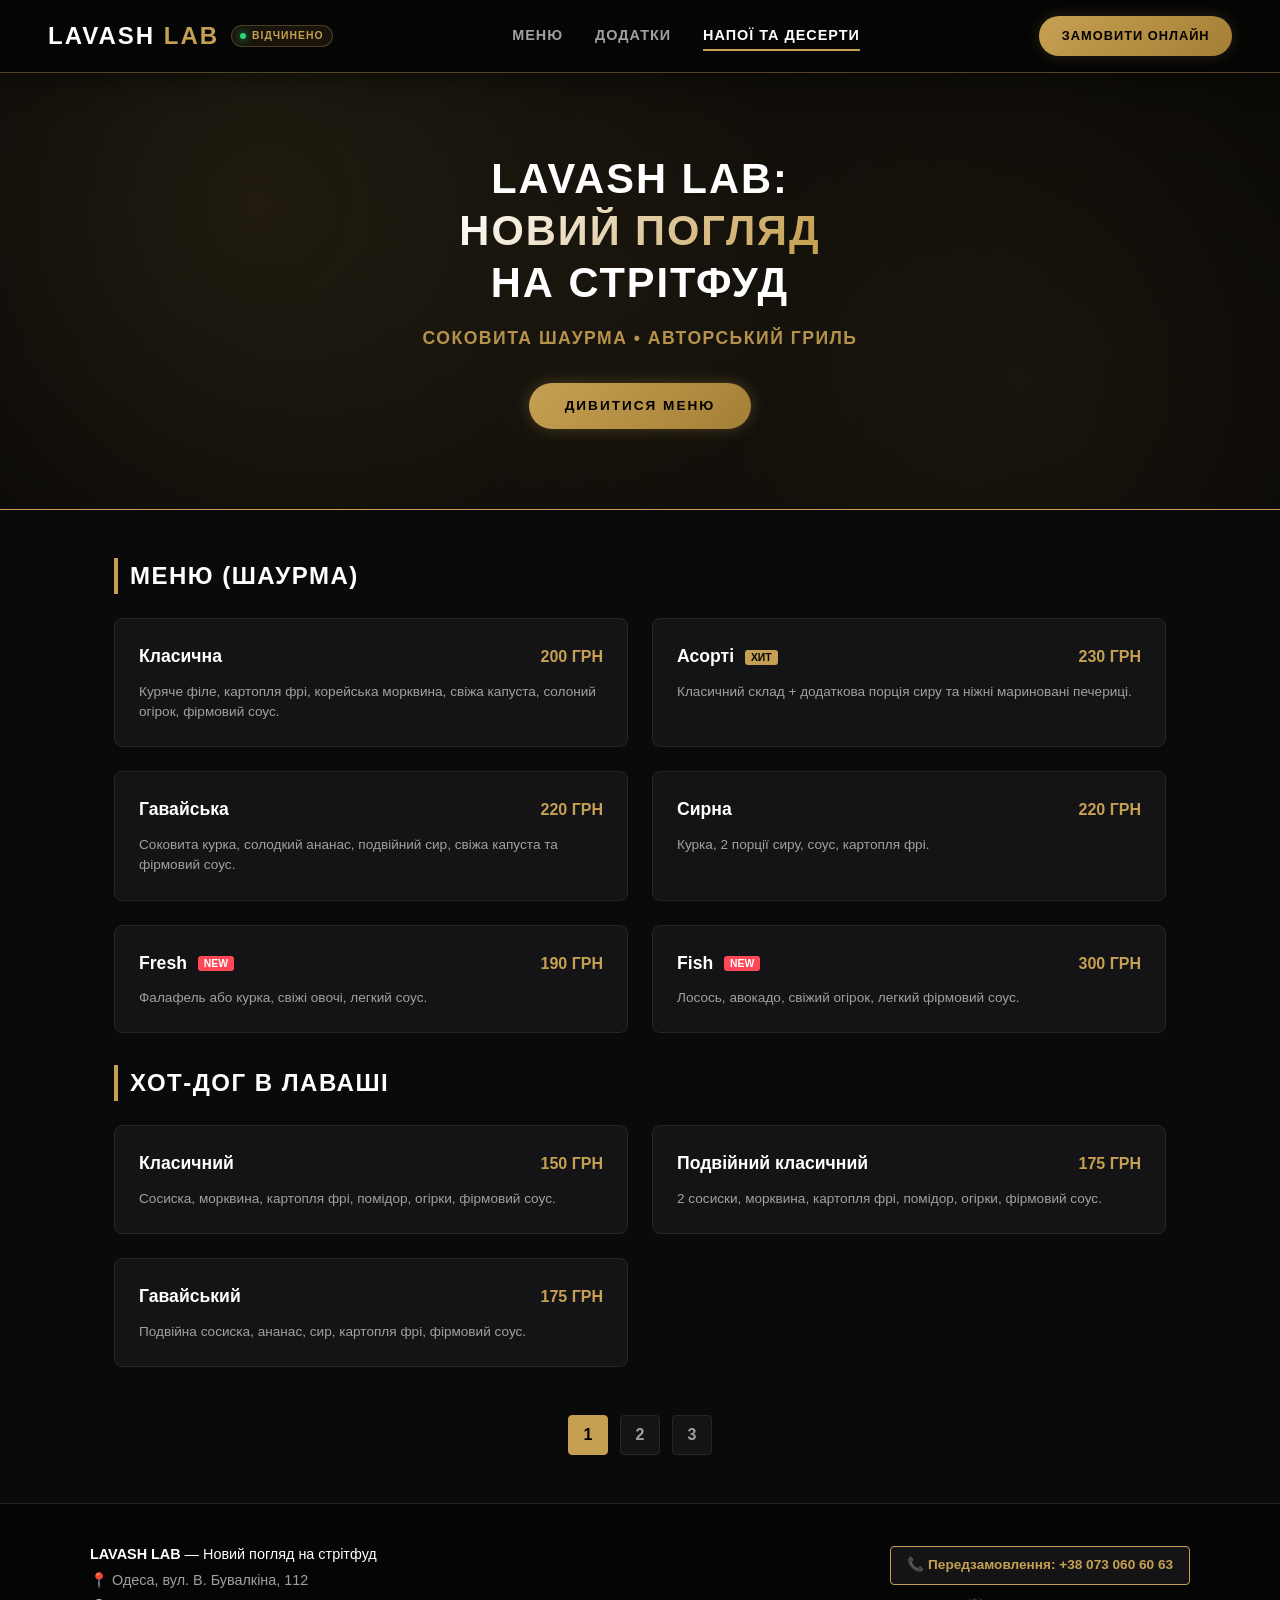
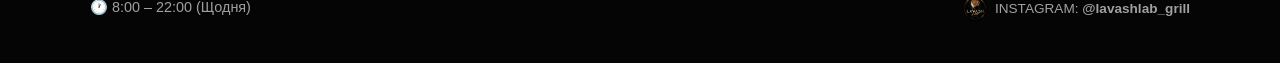
==== index.html @ d11a652c "Add files via upload" ====
<!DOCTYPE html>
<html lang="uk">
<head>
    <meta charset="UTF-8">
    <meta name="viewport" content="width=device-width, initial-scale=1.0">
    <title>LAVASH LAB | Основне Меню</title>
    <link rel="stylesheet" href="style.css">
</head>
<body>

<header>
        <div class="logo-container">
            <a href="index.html" class="logo">LAVASH <span>LAB</span></a>
            <div class="status-badge">
                <span class="status-dot"></span> ВІДЧИНЕНО
            </div>
        </div>
        <nav>
            <a href="index.html">МЕНЮ</a>
            <a href="addons.html">ДОДАТКИ</a>
            <a href="drinks.html" class="active">НАПОЇ ТА ДЕСЕРТИ</a>
        </nav>
        <a href="tel:+380730606063" class="btn-header-order">ЗАМОВИТИ ОНЛАЙН</a>
    </header>
<section class="hero">
        <div class="hero-content">
            <h1>LAVASH LAB:<br><span class="highlight-text">НОВИЙ ПОГЛЯД</span><br>НА СТРІТФУД</h1>
            <p class="hero-subtitle">Соковита шаурма • Авторський гриль</p>
            <a href="#shawarma" class="btn-hero">ДИВИТИСЯ МЕНЮ</a>
        </div>
    </section>

    <div class="container" id="shawarma">
        <h2 class="section-title">МЕНЮ (ШАУРМА)</h2>
        <div class="grid">
            <div class="spotlight-card">
                <div class="card-header"><span class="item-title">Класична</span><span class="item-price">200 ГРН</span></div>
                <p class="item-desc">Куряче філе, картопля фрі, корейська морквина, свіжа капуста, солоний огірок, фірмовий соус.</p>
            </div>
            <div class="spotlight-card">
                <div class="card-header"><span class="item-title">Асорті <span class="badge badge-hit">ХИТ</span></span><span class="item-price">230 ГРН</span></div>
                <p class="item-desc">Класичний склад + додаткова порція сиру та ніжні мариновані печериці.</p>
            </div>
            <div class="spotlight-card">
                <div class="card-header"><span class="item-title">Гавайська</span><span class="item-price">220 ГРН</span></div>
                <p class="item-desc">Соковита курка, солодкий ананас, подвійний сир, свіжа капуста та фірмовий соус.</p>
            </div>
            <div class="spotlight-card">
                <div class="card-header"><span class="item-title">Сирна</span><span class="item-price">220 ГРН</span></div>
                <p class="item-desc">Курка, 2 порції сиру, соус, картопля фрі.</p>
            </div>
            <div class="spotlight-card">
                <div class="card-header"><span class="item-title">Fresh <span class="badge badge-new">new</span></span><span class="item-price">190 ГРН</span></div>
                <p class="item-desc">Фалафель або курка, свіжі овочі, легкий соус.</p>
            </div>
            <div class="spotlight-card">
                <div class="card-header"><span class="item-title">Fish <span class="badge badge-new">new</span></span><span class="item-price">300 ГРН</span></div>
                <p class="item-desc">Лосось, авокадо, свіжий огірок, легкий фірмовий соус.</p>
            </div>
        </div>

        <h2 class="section-title">ХОТ-ДОГ В ЛАВАШІ</h2>
        <div class="grid">
            <div class="spotlight-card">
                <div class="card-header"><span class="item-title">Класичний</span><span class="item-price">150 ГРН</span></div>
                <p class="item-desc">Сосиска, морквина, картопля фрі, помідор, огірки, фірмовий соус.</p>
            </div>
            <div class="spotlight-card">
                <div class="card-header"><span class="item-title">Подвійний класичний</span><span class="item-price">175 ГРН</span></div>
                <p class="item-desc">2 сосиски, морквина, картопля фрі, помідор, огірки, фірмовий соус.</p>
            </div>
            <div class="spotlight-card">
                <div class="card-header"><span class="item-title">Гавайський</span><span class="item-price">175 ГРН</span></div>
                <p class="item-desc">Подвійна сосиска, ананас, сир, картопля фрі, фірмовий соус.</p>
            </div>
        </div>

        <div class="pagination">
            <a href="index.html" class="active-page">1</a>
            <a href="addons.html">2</a>
            <a href="drinks.html">3</a>
        </div>
    </div>

    <footer>
        <div class="footer-container">
            <div class="footer-info">
                <p class="footer-brand"><strong>LAVASH LAB</strong> — Новий погляд на стрітфуд</p>
                <p class="footer-address">📍 Одеса, вул. В. Бувалкіна, 112</p>
                <p class="footer-hours">🕐 8:00 – 22:00 (Щодня)</p>
            </div>
            
            <div class="footer-contacts">
                <a href="tel:+380730606063" class="btn-order">📞 Передзамовлення: +38 073 060 60 63</a>
                
                <a href="https://www.instagram.com/lavashlab_grill" target="_blank" class="footer-social-link">
                    <img src="logo for instagram info.jpg" alt="Lavash Lab Instagram" class="insta-avatar">
                    <span>INSTAGRAM: <strong>@lavashlab_grill</strong></span>
                </a>
            </div>
        </div>
    </footer>

    <script>
        document.querySelectorAll('.spotlight-card').forEach(card => {
            card.addEventListener('mousemove', e => {
                const rect = card.getBoundingClientRect();
                card.style.setProperty('--mouse-x', `${e.clientX - rect.left}px`);
                card.style.setProperty('--mouse-y', `${e.clientY - rect.top}px`);
            });
        });

        function smoothScrollTo(targetSelector, duration = 1000) {
            const target = document.querySelector(targetSelector);
            if (!target) return;

            const headerOffset = 80;
            const targetPosition = target.getBoundingClientRect().top + window.pageYOffset - headerOffset;
            const startPosition = window.pageYOffset;
            const distance = targetPosition - startPosition;
            let startTime = null;

            function animation(currentTime) {
                if (startTime === null) startTime = currentTime;
                const timeElapsed = currentTime - startTime;
                const progress = Math.min(timeElapsed / duration, 1);
                
                const ease = progress < 0.5 
                    ? 2 * progress * progress 
                    : -1 + (4 - 2 * progress) * progress;

                window.scrollTo(0, startPosition + distance * ease);

                if (timeElapsed < duration) {
                    requestAnimationFrame(animation);
                }
            }

            requestAnimationFrame(animation);
        }

        document.querySelectorAll('a[href^="#"]').forEach(anchor => {
            anchor.addEventListener('click', function (e) {
                e.preventDefault();
                const targetId = this.getAttribute('href');
                if (targetId && targetId !== '#') {
                    smoothScrollTo(targetId, 1500);
                }
            });
        });


        // Плавный уход страницы при клике на внутренние ссылки
  document.querySelectorAll('nav a, .pagination a').forEach(link => {
    link.addEventListener('click', function(e) {
      const href = this.getAttribute('href');
      
      // Проверяем, что ссылка ведет на другую страницу, а не якорь (#)
      if (href && !href.startsWith('#') && href !== window.location.pathname) {
        e.preventDefault();
        document.body.style.transition = 'opacity 0.3s ease, transform 0.3s ease';
        document.body.style.opacity = '0';
        document.body.style.transform = 'translateY(-8px)';
        
        setTimeout(() => {
          window.location.href = href;
        }, 300);
      }
    });
  });
    </script>
</body>
</html>
---- style.css ----
:root {
  --bg-dark: #0a0a0b;
  --card-bg: #141416;
  --accent-gold: #c6a052;
  --accent-gold-hover: #e0b868;
  --text-main: #ffffff;
  --text-muted: #a0a0a0;
  --border-color: #26262a;
}

* {
  box-sizing: border-box;
  margin: 0;
  padding: 0;
}

body {
  background-color: var(--bg-dark);
  color: var(--text-main);
  font-family: -apple-system, BlinkMacSystemFont, "Segoe UI", Roboto, Helvetica, Arial, sans-serif;
  line-height: 1.5;
  min-height: 100vh;
  display: flex;
  flex-direction: column;
}

/* --- ЭФФЕКТ ПЛАВНОГО ПОЯВЛЕНИЯ СТРАНИЦЫ --- */
body {
  animation: fadeInPage 1.2s ease-in-out forwards;
}

@keyframes fadeInPage {
  from {
    opacity: 0;
    transform: translateY(8px); /* Легкий сдвиг снизу вверх */
  }
  to {
    opacity: 1;
    transform: translateY(0);
  }
}

a {
  color: inherit;
  text-decoration: none;
}

/* ИНТЕРЕСНАЯ ШАПКА С ЭФФЕКТОМ СТЕКЛА (GLASSMORPHISM) */
header {
  background: rgba(5, 5, 5, 0.75);
  backdrop-filter: blur(12px);
  -webkit-backdrop-filter: blur(12px);
  border-bottom: 1px solid rgba(198, 160, 82, 0.4);
  padding: 1rem 3rem;
  display: flex;
  justify-content: space-between;
  align-items: center;
  position: sticky;
  top: 0;
  z-index: 1000;
  box-shadow: 0 4px 30px rgba(0, 0, 0, 0.5);
}

.logo-container {
  display: flex;
  align-items: center;
  gap: 12px;
}

.logo {
  font-size: 1.5rem;
  font-weight: 900;
  letter-spacing: 2px;
}

.logo span {
  color: var(--accent-gold);
}

/* Индикатор статуса работы "OPEN" */
.status-badge {
  display: inline-flex;
  align-items: center;
  gap: 6px;
  background: rgba(198, 160, 82, 0.1);
  border: 1px solid rgba(198, 160, 82, 0.3);
  padding: 2px 8px;
  border-radius: 12px;
  font-size: 0.65rem;
  font-weight: 800;
  color: var(--accent-gold);
  letter-spacing: 1px;
}

.status-dot {
  width: 6px;
  height: 6px;
  background-color: #2ed573;
  border-radius: 50%;
  box-shadow: 0 0 8px #2ed573;
  animation: pulse 2s infinite;
}

@keyframes pulse {
  0% { transform: scale(0.95); box-shadow: 0 0 0 0 rgba(46, 213, 115, 0.7); }
  70% { transform: scale(1); box-shadow: 0 0 0 6px rgba(46, 213, 115, 0); }
  100% { transform: scale(0.95); box-shadow: 0 0 0 0 rgba(46, 213, 115, 0); }
}

nav {
  display: flex;
  gap: 2rem;
}

nav a {
  position: relative;
  font-size: 0.9rem;
  font-weight: 700;
  color: var(--text-muted);
  letter-spacing: 1px;
  padding: 4px 0;
  transition: color 0.3s ease;
}

/* Анимированная золотая линия под ссылками */
nav a::after {
  content: '';
  position: absolute;
  bottom: 0;
  left: 0;
  width: 0;
  height: 2px;
  background-color: var(--accent-gold);
  transition: width 0.3s ease;
}

nav a:hover,
nav a.active {
  color: var(--text-main);
}

nav a:hover::after,
nav a.active::after {
  width: 100%;
}

.btn-header-order {
  background: linear-gradient(135deg, #c6a052 0%, #a37f36 100%);
  color: #000;
  font-weight: 800;
  font-size: 0.8rem;
  letter-spacing: 1px;
  text-transform: uppercase;
  padding: 0.65rem 1.4rem;
  border-radius: 20px;
  box-shadow: 0 0 15px rgba(198, 160, 82, 0.2);
  transition: all 0.3s ease;
}

.btn-header-order:hover {
  transform: translateY(-2px);
  box-shadow: 0 4px 20px rgba(198, 160, 82, 0.4);
}

/* --- ОБНОВЛЕННАЯ HERO СЕКЦИЯ С АНИМАЦИЕЙ --- */
.hero {
  position: relative;
  background: #050505;
  /* Мягкие анимированные фоновые пятна света */
  background-image: 
    radial-gradient(circle at 20% 30%, rgba(198, 160, 82, 0.12) 0%, transparent 50%),
    radial-gradient(circle at 80% 70%, rgba(198, 160, 82, 0.08) 0%, transparent 50%);
  border-bottom: 1px solid var(--accent-gold);
  padding: 5rem 2rem;
  text-align: center;
  display: flex;
  justify-content: center;
  align-items: center;
  min-height: 380px;
  overflow: hidden;
}

/* Декоративное свечение на фоне */
.hero::before {
  content: '';
  position: absolute;
  top: -50%;
  left: -50%;
  width: 200%;
  height: 200%;
  background: radial-gradient(circle, rgba(198, 160, 82, 0.05) 0%, transparent 60%);
  animation: rotateBg 20s linear infinite;
  pointer-events: none; /* Это делает кнопку снова кликабельной */
}

@keyframes rotateBg {
  0% { transform: rotate(0deg); }
  100% { transform: rotate(360deg); }
}

.hero-content {
  max-width: 700px;
  position: relative;
  z-index: 2;
}

.hero h1 {
  font-size: 2.6rem;
  font-weight: 900;
  line-height: 1.25;
  margin-bottom: 1rem;
  letter-spacing: 2px;
  text-transform: uppercase;
  color: #ffffff;
}

/* Анимированный переливающийся золотой текст */
.highlight-text {
  background: linear-gradient(135deg, #ffffff 0%, #c6a052 50%, #e0b868 100%);
  background-size: 200% auto;
  -webkit-background-clip: text;
  -webkit-text-fill-color: transparent;
  animation: shineText 4s ease infinite;
}

@keyframes shineText {
  0% { background-position: 0% 50%; }
  50% { background-position: 100% 50%; }
  100% { background-position: 0% 50%; }
}

/* Подзаголовок (Соковита шаурма • Авторський гриль) */
.hero-subtitle {
  font-size: 1.1rem;
  font-weight: 600;
  color: var(--accent-gold);
  letter-spacing: 1.5px;
  margin-bottom: 2rem;
  opacity: 0.9;
  text-transform: uppercase;
}

/* Обновленная кнопка с эффектом пульсирующей тени */
.btn-hero {
  display: inline-block;
  color: #000;
  background: linear-gradient(135deg, #c6a052 0%, #a37f36 100%);
  font-weight: 800;
  font-size: 0.85rem;
  letter-spacing: 2px;
  text-transform: uppercase;
  padding: 0.8rem 2.2rem;
  border-radius: 30px;
  box-shadow: 0 0 15px rgba(198, 160, 82, 0.3);
  transition: all 0.3s ease;
  border: none;
}

.btn-hero:hover {
  transform: translateY(-3px);
  box-shadow: 0 6px 25px rgba(198, 160, 82, 0.6);
  color: #000;
}

/* Адаптивность для телефонов */
@media (max-width: 768px) {
  .hero h1 {
    font-size: 1.9rem;
  }
  .hero-subtitle {
    font-size: 0.9rem;
  }
}

/* ОСНОВНОЙ КОНТЕНТ */
.container {
  max-width: 1100px;
  margin: 0 auto;
  padding: 3rem 1.5rem;
  flex: 1;
}

.section-title {
  font-size: 1.5rem;
  font-weight: 800;
  letter-spacing: 1.5px;
  margin-bottom: 1.5rem;
  margin-top: 2rem;
  color: var(--text-main);
  border-left: 4px solid var(--accent-gold);
  padding-left: 0.75rem;
}

.section-title:first-of-type {
  margin-top: 0;
}

/* СЕТКА В ДВЕ КОЛОНКИ */
.grid {
  display: grid;
  grid-template-columns: repeat(2, 1fr);
  gap: 1.5rem;
}

.spotlight-card {
  background-color: var(--card-bg);
  border: 1px solid var(--border-color);
  border-radius: 8px;
  padding: 1.5rem;
  position: relative;
  overflow: hidden;
  transition: border-color 0.3s ease;
}

.spotlight-card::before {
  content: "";
  position: absolute;
  top: var(--mouse-y, -100px);
  left: var(--mouse-x, -100px);
  width: 200px;
  height: 200px;
  background: radial-gradient(circle, rgba(198, 160, 82, 0.15) 0%, transparent 70%);
  transform: translate(-50%, -50%);
  pointer-events: none;
  transition: opacity 0.3s ease;
  opacity: 0;
}

.spotlight-card:hover::before {
  opacity: 1;
}

.spotlight-card:hover {
  border-color: rgba(198, 160, 82, 0.4);
}

.card-header {
  display: flex;
  justify-content: space-between;
  align-items: baseline;
  margin-bottom: 0.75rem;
}

.item-title {
  font-size: 1.1rem;
  font-weight: 700;
}

.item-price {
  font-size: 1rem;
  font-weight: 800;
  color: var(--accent-gold);
}

.item-desc {
  font-size: 0.85rem;
  color: var(--text-muted);
}

/* БЕДЖИ */
.badge {
  font-size: 0.65rem;
  font-weight: 800;
  padding: 2px 6px;
  border-radius: 3px;
  text-transform: uppercase;
  margin-left: 6px;
  vertical-align: middle;
}

.badge-hit {
  background-color: var(--accent-gold);
  color: #000;
}

.badge-new {
  background-color: #ff4757;
  color: #fff;
}

/* ПАГИНАЦИЯ */
.pagination {
  display: flex;
  justify-content: center;
  gap: 0.75rem;
  margin-top: 3rem;
}

.pagination a {
  width: 40px;
  height: 40px;
  display: flex;
  align-items: center;
  justify-content: center;
  border-radius: 4px;
  background-color: var(--card-bg);
  border: 1px solid var(--border-color);
  font-weight: 700;
  color: var(--text-muted);
  transition: all 0.2s ease;
}

.pagination a:hover,
.pagination a.active-page {
  background-color: var(--accent-gold);
  color: #000;
  border-color: var(--accent-gold);
}

/* ФУТЕР */
footer {
  background-color: #050505;
  border-top: 1px solid var(--border-color);
  padding: 2.5rem 2rem;
  margin-top: auto;
}

.footer-container {
  max-width: 1100px;
  margin: 0 auto;
  display: flex;
  justify-content: space-between;
  align-items: center;
  flex-wrap: wrap;
  gap: 1.5rem;
}

.footer-info p {
  margin-bottom: 0.3rem;
  font-size: 0.9rem;
  color: var(--text-muted);
}

.footer-brand {
  color: var(--text-main) !important;
}

.footer-contacts {
  display: flex;
  flex-direction: column;
  gap: 0.75rem;
  align-items: flex-end;
}

.btn-order {
  background-color: var(--card-bg);
  border: 1px solid var(--accent-gold);
  color: var(--accent-gold);
  padding: 0.5rem 1rem;
  border-radius: 4px;
  font-weight: 700;
  font-size: 0.85rem;
  transition: all 0.2s ease;
}

.btn-order:hover {
  background-color: var(--accent-gold);
  color: #000;
}

.footer-social-link {
  display: flex;
  align-items: center;
  gap: 0.5rem;
  font-size: 0.85rem;
  color: var(--text-muted);
}

.insta-avatar {
  width: 24px;
  height: 24px;
  border-radius: 50%;
  object-fit: cover;
}

/* АДАПТИВНОСТЬ ДЛЯ МОБИЛЬНЫХ */
@media (max-width: 768px) {
  header {
    flex-direction: column;
    gap: 1rem;
    padding: 1rem;
  }
  
  .grid {
    grid-template-columns: 1fr; /* На телефонах переключается в 1 колонку */
  }
  
  .footer-container {
    flex-direction: column;
    align-items: flex-start;
  }
  
  .footer-contacts {
    align-items: flex-start;
  }
}
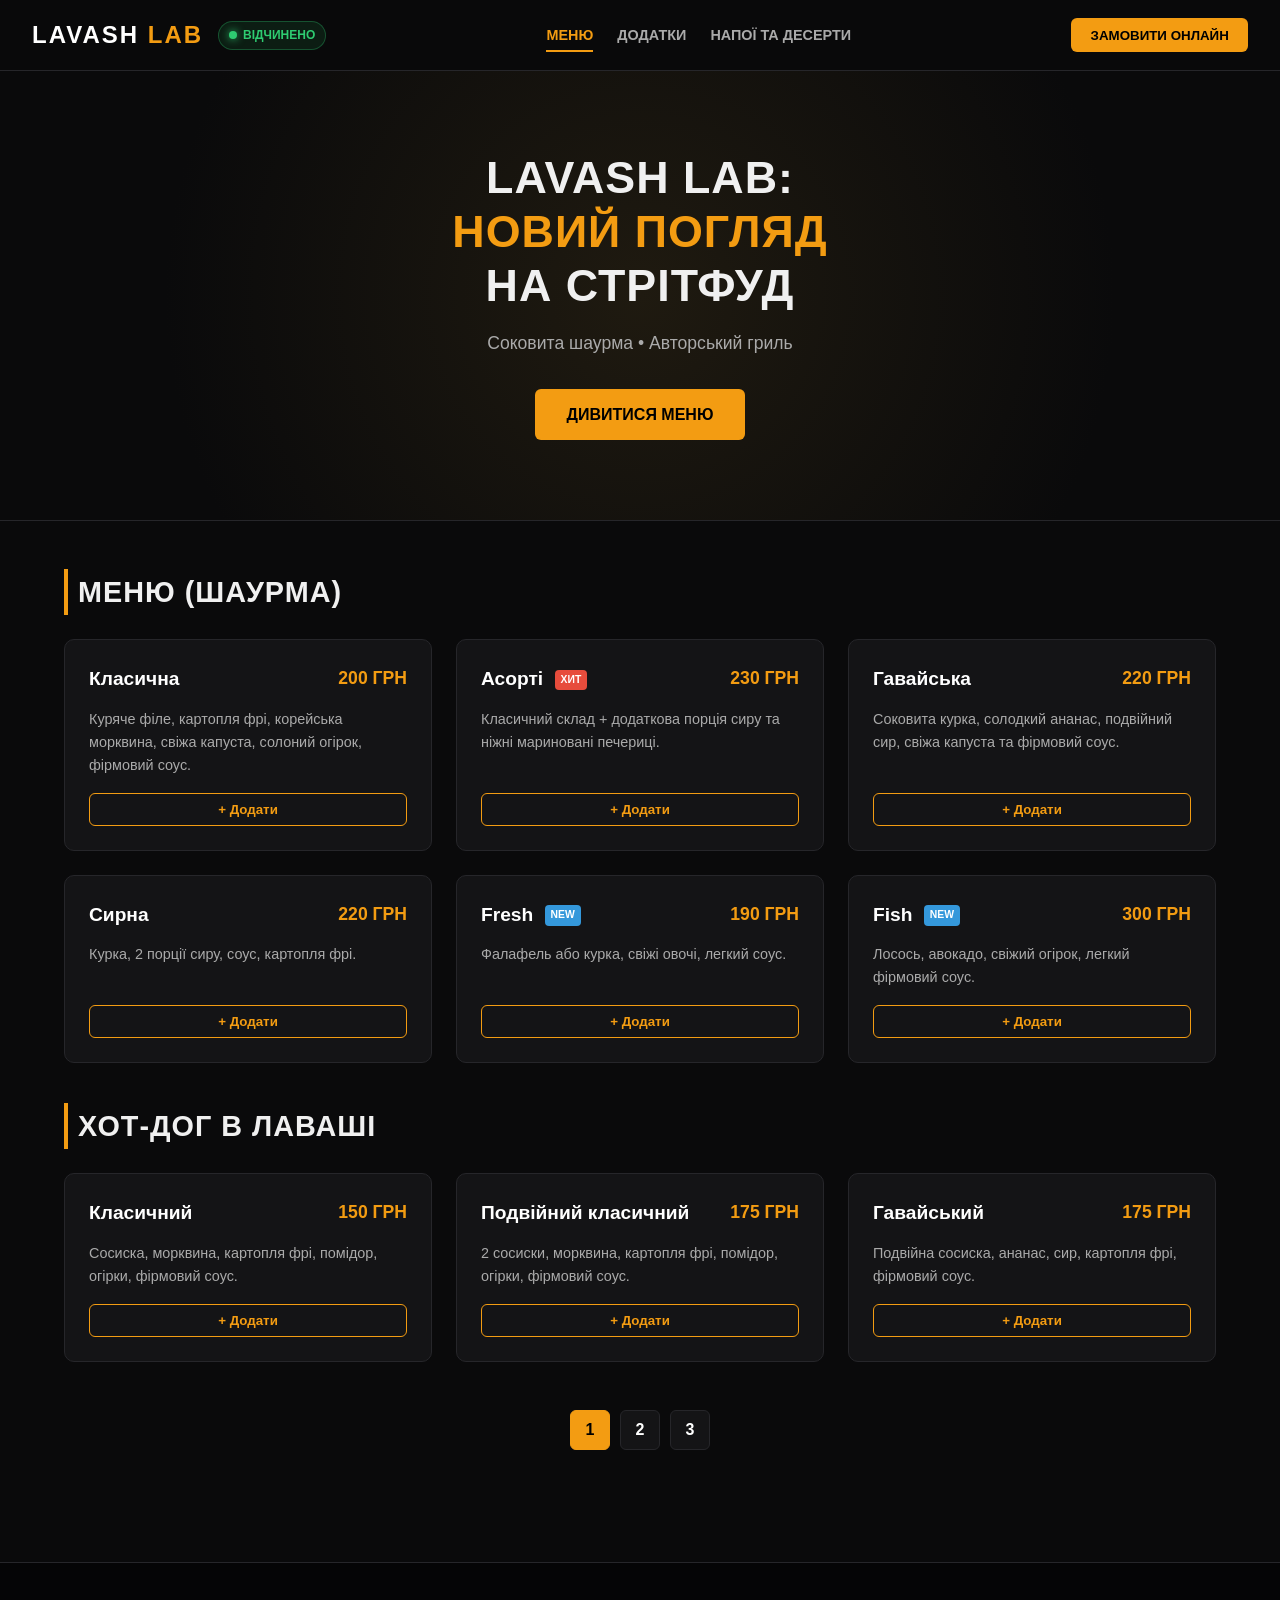
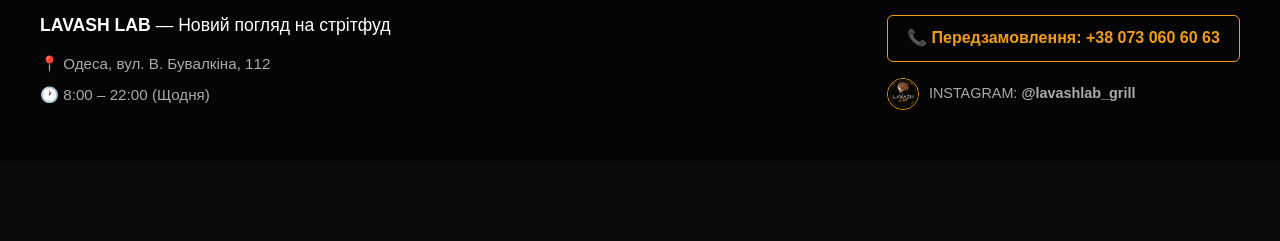
==== commit d4f0474d: "Add files via upload" ====
--- a/index.html
+++ b/index.html
@@ -9,165 +9,154 @@
 <body>
 
 <header>
-        <div class="logo-container">
-            <a href="index.html" class="logo">LAVASH <span>LAB</span></a>
-            <div class="status-badge">
-                <span class="status-dot"></span> ВІДЧИНЕНО
-            </div>
+    <div class="logo-container">
+        <a href="index.html" class="logo">LAVASH <span>LAB</span></a>
+        <div class="status-badge">
+            <span class="status-dot"></span> ВІДЧИНЕНО
         </div>
-        <nav>
-            <a href="index.html">МЕНЮ</a>
-            <a href="addons.html">ДОДАТКИ</a>
-            <a href="drinks.html" class="active">НАПОЇ ТА ДЕСЕРТИ</a>
-        </nav>
-        <a href="tel:+380730606063" class="btn-header-order">ЗАМОВИТИ ОНЛАЙН</a>
-    </header>
+    </div>
+    <nav>
+        <a href="index.html" class="active">МЕНЮ</a>
+        <a href="addons.html">ДОДАТКИ</a>
+        <a href="drinks.html">НАПОЇ ТА ДЕСЕРТИ</a>
+    </nav>
+    <button class="btn-header-order">ЗАМОВИТИ ОНЛАЙН</button>
+</header>
+
 <section class="hero">
-        <div class="hero-content">
-            <h1>LAVASH LAB:<br><span class="highlight-text">НОВИЙ ПОГЛЯД</span><br>НА СТРІТФУД</h1>
-            <p class="hero-subtitle">Соковита шаурма • Авторський гриль</p>
-            <a href="#shawarma" class="btn-hero">ДИВИТИСЯ МЕНЮ</a>
+    <div class="hero-content">
+        <h1>LAVASH LAB:<br><span class="highlight-text">НОВИЙ ПОГЛЯД</span><br>НА СТРІТФУД</h1>
+        <p class="hero-subtitle">Соковита шаурма • Авторський гриль</p>
+        <a href="#shawarma" class="btn-hero">ДИВИТИСЯ МЕНЮ</a>
+    </div>
+</section>
+
+<div class="container" id="shawarma">
+    <h2 class="section-title">МЕНЮ (ШАУРМА)</h2>
+    <div class="grid">
+        <div class="spotlight-card">
+            <div class="card-header"><span class="item-title">Класична</span><span class="item-price">200 ГРН</span></div>
+            <p class="item-desc">Куряче філе, картопля фрі, корейська морквина, свіжа капуста, солоний огірок, фірмовий соус.</p>
+            <button class="btn-add-to-cart" data-name="Шаурма Класична" data-price="200">+ Додати</button>
         </div>
-    </section>
-
-    <div class="container" id="shawarma">
-        <h2 class="section-title">МЕНЮ (ШАУРМА)</h2>
-        <div class="grid">
-            <div class="spotlight-card">
-                <div class="card-header"><span class="item-title">Класична</span><span class="item-price">200 ГРН</span></div>
-                <p class="item-desc">Куряче філе, картопля фрі, корейська морквина, свіжа капуста, солоний огірок, фірмовий соус.</p>
-            </div>
-            <div class="spotlight-card">
-                <div class="card-header"><span class="item-title">Асорті <span class="badge badge-hit">ХИТ</span></span><span class="item-price">230 ГРН</span></div>
-                <p class="item-desc">Класичний склад + додаткова порція сиру та ніжні мариновані печериці.</p>
-            </div>
-            <div class="spotlight-card">
-                <div class="card-header"><span class="item-title">Гавайська</span><span class="item-price">220 ГРН</span></div>
-                <p class="item-desc">Соковита курка, солодкий ананас, подвійний сир, свіжа капуста та фірмовий соус.</p>
-            </div>
-            <div class="spotlight-card">
-                <div class="card-header"><span class="item-title">Сирна</span><span class="item-price">220 ГРН</span></div>
-                <p class="item-desc">Курка, 2 порції сиру, соус, картопля фрі.</p>
-            </div>
-            <div class="spotlight-card">
-                <div class="card-header"><span class="item-title">Fresh <span class="badge badge-new">new</span></span><span class="item-price">190 ГРН</span></div>
-                <p class="item-desc">Фалафель або курка, свіжі овочі, легкий соус.</p>
-            </div>
-            <div class="spotlight-card">
-                <div class="card-header"><span class="item-title">Fish <span class="badge badge-new">new</span></span><span class="item-price">300 ГРН</span></div>
-                <p class="item-desc">Лосось, авокадо, свіжий огірок, легкий фірмовий соус.</p>
-            </div>
+        <div class="spotlight-card">
+            <div class="card-header"><span class="item-title">Асорті <span class="badge badge-hit">ХИТ</span></span><span class="item-price">230 ГРН</span></div>
+            <p class="item-desc">Класичний склад + додаткова порція сиру та ніжні мариновані печериці.</p>
+            <button class="btn-add-to-cart" data-name="Шаурма Асорті" data-price="230">+ Додати</button>
         </div>
-
-        <h2 class="section-title">ХОТ-ДОГ В ЛАВАШІ</h2>
-        <div class="grid">
-            <div class="spotlight-card">
-                <div class="card-header"><span class="item-title">Класичний</span><span class="item-price">150 ГРН</span></div>
-                <p class="item-desc">Сосиска, морквина, картопля фрі, помідор, огірки, фірмовий соус.</p>
-            </div>
-            <div class="spotlight-card">
-                <div class="card-header"><span class="item-title">Подвійний класичний</span><span class="item-price">175 ГРН</span></div>
-                <p class="item-desc">2 сосиски, морквина, картопля фрі, помідор, огірки, фірмовий соус.</p>
-            </div>
-            <div class="spotlight-card">
-                <div class="card-header"><span class="item-title">Гавайський</span><span class="item-price">175 ГРН</span></div>
-                <p class="item-desc">Подвійна сосиска, ананас, сир, картопля фрі, фірмовий соус.</p>
-            </div>
+        <div class="spotlight-card">
+            <div class="card-header"><span class="item-title">Гавайська</span><span class="item-price">220 ГРН</span></div>
+            <p class="item-desc">Соковита курка, солодкий ананас, подвійний сир, свіжа капуста та фірмовий соус.</p>
+            <button class="btn-add-to-cart" data-name="Шаурма Гавайська" data-price="220">+ Додати</button>
         </div>
-
-        <div class="pagination">
-            <a href="index.html" class="active-page">1</a>
-            <a href="addons.html">2</a>
-            <a href="drinks.html">3</a>
+        <div class="spotlight-card">
+            <div class="card-header"><span class="item-title">Сирна</span><span class="item-price">220 ГРН</span></div>
+            <p class="item-desc">Курка, 2 порції сиру, соус, картопля фрі.</p>
+            <button class="btn-add-to-cart" data-name="Шаурма Сирна" data-price="220">+ Додати</button>
+        </div>
+        <div class="spotlight-card">
+            <div class="card-header"><span class="item-title">Fresh <span class="badge badge-new">new</span></span><span class="item-price">190 ГРН</span></div>
+            <p class="item-desc">Фалафель або курка, свіжі овочі, легкий соус.</p>
+            <button class="btn-add-to-cart" data-name="Шаурма Fresh" data-price="190">+ Додати</button>
+        </div>
+        <div class="spotlight-card">
+            <div class="card-header"><span class="item-title">Fish <span class="badge badge-new">new</span></span><span class="item-price">300 ГРН</span></div>
+            <p class="item-desc">Лосось, авокадо, свіжий огірок, легкий фірмовий соус.</p>
+            <button class="btn-add-to-cart" data-name="Шаурма Fish" data-price="300">+ Додати</button>
         </div>
     </div>
 
-    <footer>
-        <div class="footer-container">
-            <div class="footer-info">
-                <p class="footer-brand"><strong>LAVASH LAB</strong> — Новий погляд на стрітфуд</p>
-                <p class="footer-address">📍 Одеса, вул. В. Бувалкіна, 112</p>
-                <p class="footer-hours">🕐 8:00 – 22:00 (Щодня)</p>
-            </div>
+    <h2 class="section-title">ХОТ-ДОГ В ЛАВАШІ</h2>
+    <div class="grid">
+        <div class="spotlight-card">
+            <div class="card-header"><span class="item-title">Класичний</span><span class="item-price">150 ГРН</span></div>
+            <p class="item-desc">Сосиска, морквина, картопля фрі, помідор, огірки, фірмовий соус.</p>
+            <button class="btn-add-to-cart" data-name="Хот-дог Класичний" data-price="150">+ Додати</button>
+        </div>
+        <div class="spotlight-card">
+            <div class="card-header"><span class="item-title">Подвійний класичний</span><span class="item-price">175 ГРН</span></div>
+            <p class="item-desc">2 сосиски, морквина, картопля фрі, помідор, огірки, фірмовий соус.</p>
+            <button class="btn-add-to-cart" data-name="Хот-дог Подвійний" data-price="175">+ Додати</button>
+        </div>
+        <div class="spotlight-card">
+            <div class="card-header"><span class="item-title">Гавайський</span><span class="item-price">175 ГРН</span></div>
+            <p class="item-desc">Подвійна сосиска, ананас, сир, картопля фрі, фірмовий соус.</p>
+            <button class="btn-add-to-cart" data-name="Хот-дог Гавайський" data-price="175">+ Додати</button>
+        </div>
+    </div>
+
+    <div class="pagination">
+        <a href="index.html" class="active-page">1</a>
+        <a href="addons.html">2</a>
+        <a href="drinks.html">3</a>
+    </div>
+</div>
+
+<footer>
+    <div class="footer-container">
+        <div class="footer-info">
+            <p class="footer-brand"><strong>LAVASH LAB</strong> — Новий погляд на стрітфуд</p>
+            <p class="footer-address">📍 Одеса, вул. В. Бувалкіна, 112</p>
+            <p class="footer-hours">🕐 8:00 – 22:00 (Щодня)</p>
+        </div>
+        
+        <div class="footer-contacts">
+            <a href="tel:+380730606063" class="btn-order">📞 Передзамовлення: +38 073 060 60 63</a>
             
-            <div class="footer-contacts">
-                <a href="tel:+380730606063" class="btn-order">📞 Передзамовлення: +38 073 060 60 63</a>
-                
-                <a href="https://www.instagram.com/lavashlab_grill" target="_blank" class="footer-social-link">
-                    <img src="logo for instagram info.jpg" alt="Lavash Lab Instagram" class="insta-avatar">
-                    <span>INSTAGRAM: <strong>@lavashlab_grill</strong></span>
-                </a>
-            </div>
+            <a href="https://www.instagram.com/lavashlab_grill" target="_blank" class="footer-social-link">
+                <img src="logo for instagram info.jpg" alt="Lavash Lab Instagram" class="insta-avatar">
+                <span>INSTAGRAM: <strong>@lavashlab_grill</strong></span>
+            </a>
         </div>
-    </footer>
+    </div>
+</footer>
 
-    <script>
-        document.querySelectorAll('.spotlight-card').forEach(card => {
-            card.addEventListener('mousemove', e => {
-                const rect = card.getBoundingClientRect();
-                card.style.setProperty('--mouse-x', `${e.clientX - rect.left}px`);
-                card.style.setProperty('--mouse-y', `${e.clientY - rect.top}px`);
-            });
-        });
+<div id="bottom-cart-bar" class="bottom-cart-bar">
+  <div class="cart-bar-content">
+    <div class="cart-icon-wrapper" onclick="openModal()">
+      <div class="cart-icon-container">
+        <svg class="cart-svg" viewBox="0 0 24 24" fill="none" stroke="currentColor" stroke-width="2" stroke-linecap="round" stroke-linejoin="round">
+          <circle cx="9" cy="21" r="1"></circle>
+          <circle cx="20" cy="21" r="1"></circle>
+          <path d="M1 1h4l2.68 13.39a2 2 0 0 0 2 1.61h9.72a2 2 0 0 0 2-1.61L23 6H6"></path>
+        </svg>
+        <span id="cart-badge" class="cart-badge">0</span>
+      </div>
+      <span class="cart-label">Кошик</span>
+    </div>
 
-        function smoothScrollTo(targetSelector, duration = 1000) {
-            const target = document.querySelector(targetSelector);
-            if (!target) return;
+    <button class="btn-cart-next" onclick="openModal()">Далі</button>
+  </div>
+</div>
 
-            const headerOffset = 80;
-            const targetPosition = target.getBoundingClientRect().top + window.pageYOffset - headerOffset;
-            const startPosition = window.pageYOffset;
-            const distance = targetPosition - startPosition;
-            let startTime = null;
+<div id="order-modal" class="modal-overlay">
+  <div class="modal-content">
+    <button class="modal-close">&times;</button>
+    <h3>ОФОРМЛЕННЯ ЗАМОВЛЕННЯ</h3>
+    
+<form id="order-form">
+  <div class="form-group">
+    <label for="client-name">Ваше ім'я *</label>
+    <input type="text" id="client-name" required placeholder="Олексій">
+  </div>
 
-            function animation(currentTime) {
-                if (startTime === null) startTime = currentTime;
-                const timeElapsed = currentTime - startTime;
-                const progress = Math.min(timeElapsed / duration, 1);
-                
-                const ease = progress < 0.5 
-                    ? 2 * progress * progress 
-                    : -1 + (4 - 2 * progress) * progress;
+  <div class="form-group">
+    <label for="client-phone">Номер телефону *</label>
+    <input type="tel" id="client-phone" required placeholder="+380730606063">
+  </div>
 
-                window.scrollTo(0, startPosition + distance * ease);
+<div class="form-group">
+  <label>Ваше замовлення</label>
+  <div id="cart-items-container">
+    <ul id="cart-items-list"></ul>
+  </div>
+  <div id="cart-total-price">Сума: 0 ГРН</div>
+</div>
 
-                if (timeElapsed < duration) {
-                    requestAnimationFrame(animation);
-                }
-            }
-
-            requestAnimationFrame(animation);
-        }
-
-        document.querySelectorAll('a[href^="#"]').forEach(anchor => {
-            anchor.addEventListener('click', function (e) {
-                e.preventDefault();
-                const targetId = this.getAttribute('href');
-                if (targetId && targetId !== '#') {
-                    smoothScrollTo(targetId, 1500);
-                }
-            });
-        });
-
-
-        // Плавный уход страницы при клике на внутренние ссылки
-  document.querySelectorAll('nav a, .pagination a').forEach(link => {
-    link.addEventListener('click', function(e) {
-      const href = this.getAttribute('href');
-      
-      // Проверяем, что ссылка ведет на другую страницу, а не якорь (#)
-      if (href && !href.startsWith('#') && href !== window.location.pathname) {
-        e.preventDefault();
-        document.body.style.transition = 'opacity 0.3s ease, transform 0.3s ease';
-        document.body.style.opacity = '0';
-        document.body.style.transform = 'translateY(-8px)';
-        
-        setTimeout(() => {
-          window.location.href = href;
-        }, 300);
-      }
-    });
-  });
-    </script>
+  <button type="submit" id="btn-submit" class="btn-hero">ВІДПРАВИТИ ЗАМОВЛЕННЯ</button>
+</form>
+  </div>
+</div>
+<script src="script.js"></script>
 </body>
 </html>
--- a/style.css
+++ b/style.css
@@ -1,10 +1,10 @@
 :root {
   --bg-dark: #0a0a0b;
   --card-bg: #141416;
-  --accent-gold: #c6a052;
-  --accent-gold-hover: #e0b868;
-  --text-main: #ffffff;
-  --text-muted: #a0a0a0;
+  --accent-gold: #f39c12;
+  --accent-gold-hover: #d35400;
+  --text-main: #f0f0f0;
+  --text-muted: #aaaaaa;
   --border-color: #26262a;
 }
 
@@ -14,483 +14,673 @@
   padding: 0;
 }
 
+html {
+  height: 100%;
+  overflow-x: hidden;
+  overflow-y: auto;
+}
+
 body {
   background-color: var(--bg-dark);
   color: var(--text-main);
-  font-family: -apple-system, BlinkMacSystemFont, "Segoe UI", Roboto, Helvetica, Arial, sans-serif;
-  line-height: 1.5;
-  min-height: 100vh;
-  display: flex;
-  flex-direction: column;
-}
-
-/* --- ЭФФЕКТ ПЛАВНОГО ПОЯВЛЕНИЯ СТРАНИЦЫ --- */
-body {
-  animation: fadeInPage 1.2s ease-in-out forwards;
-}
-
-@keyframes fadeInPage {
-  from {
-    opacity: 0;
-    transform: translateY(8px); /* Легкий сдвиг снизу вверх */
-  }
-  to {
-    opacity: 1;
-    transform: translateY(0);
-  }
-}
-
-a {
-  color: inherit;
-  text-decoration: none;
-}
-
-/* ИНТЕРЕСНАЯ ШАПКА С ЭФФЕКТОМ СТЕКЛА (GLASSMORPHISM) */
+  font-family: 'Segoe UI', Roboto, Helvetica, Arial, sans-serif;
+  line-height: 1.6;
+  padding-bottom: 80px;
+  min-height: 100%;
+  height: auto !important;
+  overflow: visible !important;
+}
+
+body.no-scroll {
+  overflow: hidden !important;
+}
+
+/* --- HEADER --- */
 header {
-  background: rgba(5, 5, 5, 0.75);
-  backdrop-filter: blur(12px);
-  -webkit-backdrop-filter: blur(12px);
-  border-bottom: 1px solid rgba(198, 160, 82, 0.4);
-  padding: 1rem 3rem;
-  display: flex;
-  justify-content: space-between;
-  align-items: center;
   position: sticky;
   top: 0;
-  z-index: 1000;
-  box-shadow: 0 4px 30px rgba(0, 0, 0, 0.5);
+  z-index: 100;
+  background: rgba(10, 10, 11, 0.95);
+  backdrop-filter: blur(10px);
+  border-bottom: 1px solid var(--border-color);
+  display: flex;
+  justify-content: space-between;
+  align-items: center;
+  padding: 1rem 2rem;
 }
 
 .logo-container {
   display: flex;
   align-items: center;
-  gap: 12px;
+  gap: 15px;
 }
 
 .logo {
   font-size: 1.5rem;
   font-weight: 900;
   letter-spacing: 2px;
+  color: #fff;
+  text-decoration: none;
 }
 
 .logo span {
   color: var(--accent-gold);
 }
 
-/* Индикатор статуса работы "OPEN" */
 .status-badge {
-  display: inline-flex;
+  display: flex;
   align-items: center;
   gap: 6px;
-  background: rgba(198, 160, 82, 0.1);
-  border: 1px solid rgba(198, 160, 82, 0.3);
-  padding: 2px 8px;
-  border-radius: 12px;
-  font-size: 0.65rem;
-  font-weight: 800;
+  background: rgba(46, 204, 113, 0.1);
+  color: #2ecc71;
+  border: 1px solid rgba(46, 204, 113, 0.3);
+  padding: 4px 10px;
+  border-radius: 20px;
+  font-size: 0.75rem;
+  font-weight: 600;
+}
+
+.status-dot {
+  width: 8px;
+  height: 8px;
+  background-color: #2ecc71;
+  border-radius: 50%;
+  box-shadow: 0 0 8px #2ecc71;
+}
+
+nav {
+  display: flex;
+  gap: 1.5rem;
+}
+
+nav a {
+  color: var(--text-muted);
+  text-decoration: none;
+  font-weight: 600;
+  font-size: 0.9rem;
+  transition: color 0.3s ease;
+  padding: 5px 0;
+  position: relative;
+}
+
+nav a:hover,
+nav a.active {
   color: var(--accent-gold);
-  letter-spacing: 1px;
-}
-
-.status-dot {
-  width: 6px;
-  height: 6px;
-  background-color: #2ed573;
-  border-radius: 50%;
-  box-shadow: 0 0 8px #2ed573;
-  animation: pulse 2s infinite;
-}
-
-@keyframes pulse {
-  0% { transform: scale(0.95); box-shadow: 0 0 0 0 rgba(46, 213, 115, 0.7); }
-  70% { transform: scale(1); box-shadow: 0 0 0 6px rgba(46, 213, 115, 0); }
-  100% { transform: scale(0.95); box-shadow: 0 0 0 0 rgba(46, 213, 115, 0); }
-}
-
-nav {
-  display: flex;
-  gap: 2rem;
-}
-
-nav a {
-  position: relative;
-  font-size: 0.9rem;
-  font-weight: 700;
-  color: var(--text-muted);
-  letter-spacing: 1px;
-  padding: 4px 0;
-  transition: color 0.3s ease;
-}
-
-/* Анимированная золотая линия под ссылками */
-nav a::after {
+}
+
+nav a.active::after {
   content: '';
   position: absolute;
   bottom: 0;
   left: 0;
-  width: 0;
+  width: 100%;
   height: 2px;
-  background-color: var(--accent-gold);
-  transition: width 0.3s ease;
-}
-
-nav a:hover,
-nav a.active {
-  color: var(--text-main);
-}
-
-nav a:hover::after,
-nav a.active::after {
-  width: 100%;
+  background: var(--accent-gold);
 }
 
 .btn-header-order {
-  background: linear-gradient(135deg, #c6a052 0%, #a37f36 100%);
+  background: var(--accent-gold);
   color: #000;
-  font-weight: 800;
-  font-size: 0.8rem;
-  letter-spacing: 1px;
-  text-transform: uppercase;
-  padding: 0.65rem 1.4rem;
-  border-radius: 20px;
-  box-shadow: 0 0 15px rgba(198, 160, 82, 0.2);
-  transition: all 0.3s ease;
+  border: none;
+  padding: 0.6rem 1.2rem;
+  font-weight: 700;
+  border-radius: 6px;
+  cursor: pointer;
+  transition: background 0.3s ease, transform 0.2s ease, opacity 0.2s ease;
 }
 
 .btn-header-order:hover {
+  background: #e67e22;
   transform: translateY(-2px);
-  box-shadow: 0 4px 20px rgba(198, 160, 82, 0.4);
-}
-
-/* --- ОБНОВЛЕННАЯ HERO СЕКЦИЯ С АНИМАЦИЕЙ --- */
+}
+
+/* --- HERO SECTION --- */
 .hero {
-  position: relative;
-  background: #050505;
-  /* Мягкие анимированные фоновые пятна света */
-  background-image: 
-    radial-gradient(circle at 20% 30%, rgba(198, 160, 82, 0.12) 0%, transparent 50%),
-    radial-gradient(circle at 80% 70%, rgba(198, 160, 82, 0.08) 0%, transparent 50%);
-  border-bottom: 1px solid var(--accent-gold);
   padding: 5rem 2rem;
   text-align: center;
-  display: flex;
-  justify-content: center;
-  align-items: center;
-  min-height: 380px;
-  overflow: hidden;
-}
-
-/* Декоративное свечение на фоне */
-.hero::before {
-  content: '';
-  position: absolute;
-  top: -50%;
-  left: -50%;
-  width: 200%;
-  height: 200%;
-  background: radial-gradient(circle, rgba(198, 160, 82, 0.05) 0%, transparent 60%);
-  animation: rotateBg 20s linear infinite;
-  pointer-events: none; /* Это делает кнопку снова кликабельной */
-}
-
-@keyframes rotateBg {
-  0% { transform: rotate(0deg); }
-  100% { transform: rotate(360deg); }
-}
-
-.hero-content {
-  max-width: 700px;
-  position: relative;
-  z-index: 2;
-}
-
-.hero h1 {
-  font-size: 2.6rem;
+  background: radial-gradient(circle at center, #1f1a10 0%, var(--bg-dark) 70%);
+  border-bottom: 1px solid var(--border-color);
+}
+
+.hero-content h1 {
+  font-size: 2.8rem;
+  line-height: 1.2;
   font-weight: 900;
-  line-height: 1.25;
-  margin-bottom: 1rem;
-  letter-spacing: 2px;
-  text-transform: uppercase;
-  color: #ffffff;
-}
-
-/* Анимированный переливающийся золотой текст */
+  letter-spacing: 1px;
+}
+
 .highlight-text {
-  background: linear-gradient(135deg, #ffffff 0%, #c6a052 50%, #e0b868 100%);
-  background-size: 200% auto;
-  -webkit-background-clip: text;
-  -webkit-text-fill-color: transparent;
-  animation: shineText 4s ease infinite;
-}
-
-@keyframes shineText {
-  0% { background-position: 0% 50%; }
-  50% { background-position: 100% 50%; }
-  100% { background-position: 0% 50%; }
-}
-
-/* Подзаголовок (Соковита шаурма • Авторський гриль) */
+  color: var(--accent-gold);
+}
+
 .hero-subtitle {
+  margin: 1rem 0 2rem;
+  color: var(--text-muted);
   font-size: 1.1rem;
-  font-weight: 600;
-  color: var(--accent-gold);
-  letter-spacing: 1.5px;
-  margin-bottom: 2rem;
-  opacity: 0.9;
-  text-transform: uppercase;
-}
-
-/* Обновленная кнопка с эффектом пульсирующей тени */
+}
+
 .btn-hero {
   display: inline-block;
+  background: var(--accent-gold);
   color: #000;
-  background: linear-gradient(135deg, #c6a052 0%, #a37f36 100%);
+  padding: 0.8rem 2rem;
   font-weight: 800;
-  font-size: 0.85rem;
-  letter-spacing: 2px;
-  text-transform: uppercase;
-  padding: 0.8rem 2.2rem;
-  border-radius: 30px;
-  box-shadow: 0 0 15px rgba(198, 160, 82, 0.3);
-  transition: all 0.3s ease;
+  text-decoration: none;
+  border-radius: 6px;
+  transition: background 0.3s ease, transform 0.2s ease;
   border: none;
+  cursor: pointer;
 }
 
 .btn-hero:hover {
-  transform: translateY(-3px);
-  box-shadow: 0 6px 25px rgba(198, 160, 82, 0.6);
-  color: #000;
-}
-
-/* Адаптивность для телефонов */
-@media (max-width: 768px) {
-  .hero h1 {
-    font-size: 1.9rem;
-  }
-  .hero-subtitle {
-    font-size: 0.9rem;
-  }
-}
-
-/* ОСНОВНОЙ КОНТЕНТ */
+  background: #e67e22;
+  transform: translateY(-2px);
+}
+
+/* --- MAIN CONTAINER & CARDS --- */
 .container {
-  max-width: 1100px;
+  max-width: 1200px;
   margin: 0 auto;
   padding: 3rem 1.5rem;
-  flex: 1;
 }
 
 .section-title {
-  font-size: 1.5rem;
+  font-size: 1.8rem;
   font-weight: 800;
-  letter-spacing: 1.5px;
-  margin-bottom: 1.5rem;
-  margin-top: 2rem;
-  color: var(--text-main);
+  margin: 2.5rem 0 1.5rem;
+  letter-spacing: 1px;
   border-left: 4px solid var(--accent-gold);
-  padding-left: 0.75rem;
+  padding-left: 10px;
 }
 
 .section-title:first-of-type {
   margin-top: 0;
 }
 
-/* СЕТКА В ДВЕ КОЛОНКИ */
 .grid {
   display: grid;
-  grid-template-columns: repeat(2, 1fr);
+  grid-template-columns: repeat(auto-fill, minmax(300px, 1fr));
   gap: 1.5rem;
 }
 
 .spotlight-card {
-  background-color: var(--card-bg);
+  position: relative;
+  background: var(--card-bg);
   border: 1px solid var(--border-color);
-  border-radius: 8px;
+  border-radius: 10px;
   padding: 1.5rem;
-  position: relative;
+  display: flex;
+  flex-direction: column;
+  justify-content: space-between;
+  transition: transform 0.3s ease, border-color 0.3s ease;
   overflow: hidden;
-  transition: border-color 0.3s ease;
-}
-
-.spotlight-card::before {
-  content: "";
-  position: absolute;
-  top: var(--mouse-y, -100px);
-  left: var(--mouse-x, -100px);
-  width: 200px;
-  height: 200px;
-  background: radial-gradient(circle, rgba(198, 160, 82, 0.15) 0%, transparent 70%);
-  transform: translate(-50%, -50%);
-  pointer-events: none;
-  transition: opacity 0.3s ease;
-  opacity: 0;
-}
-
-.spotlight-card:hover::before {
-  opacity: 1;
 }
 
 .spotlight-card:hover {
-  border-color: rgba(198, 160, 82, 0.4);
+  transform: translateY(-4px);
+  border-color: rgba(243, 156, 18, 0.4);
 }
 
 .card-header {
   display: flex;
   justify-content: space-between;
-  align-items: baseline;
-  margin-bottom: 0.75rem;
+  align-items: flex-start;
+  margin-bottom: 0.8rem;
 }
 
 .item-title {
+  font-size: 1.2rem;
+  font-weight: 700;
+  color: #fff;
+}
+
+.item-price {
   font-size: 1.1rem;
-  font-weight: 700;
-}
-
-.item-price {
-  font-size: 1rem;
   font-weight: 800;
   color: var(--accent-gold);
+  white-space: nowrap;
 }
 
 .item-desc {
-  font-size: 0.85rem;
+  font-size: 0.9rem;
   color: var(--text-muted);
-}
-
-/* БЕДЖИ */
+  margin-bottom: 1rem;
+}
+
+.btn-add-to-cart {
+  margin-top: auto;
+  width: 100%;
+  background: transparent;
+  border: 1px solid var(--accent-gold);
+  color: var(--accent-gold);
+  padding: 8px 12px;
+  border-radius: 6px;
+  font-weight: 700;
+  cursor: pointer;
+  transition: all 0.2s ease;
+}
+
+.btn-add-to-cart:hover {
+  background: var(--accent-gold);
+  color: #000;
+}
+
 .badge {
+  display: inline-block;
   font-size: 0.65rem;
   font-weight: 800;
   padding: 2px 6px;
-  border-radius: 3px;
+  border-radius: 4px;
   text-transform: uppercase;
   margin-left: 6px;
   vertical-align: middle;
 }
 
 .badge-hit {
-  background-color: var(--accent-gold);
-  color: #000;
+  background: #e74c3c;
+  color: #fff;
 }
 
 .badge-new {
-  background-color: #ff4757;
-  color: #fff;
-}
-
-/* ПАГИНАЦИЯ */
+  background: #3498db;
+  color: #fff;
+}
+
+/* --- PAGINATION --- */
 .pagination {
   display: flex;
   justify-content: center;
-  gap: 0.75rem;
+  gap: 10px;
   margin-top: 3rem;
 }
 
 .pagination a {
+  display: flex;
+  align-items: center;
+  justify-content: center;
   width: 40px;
   height: 40px;
-  display: flex;
-  align-items: center;
-  justify-content: center;
-  border-radius: 4px;
-  background-color: var(--card-bg);
+  background: var(--card-bg);
   border: 1px solid var(--border-color);
+  color: #fff;
+  text-decoration: none;
   font-weight: 700;
-  color: var(--text-muted);
-  transition: all 0.2s ease;
+  border-radius: 6px;
+  transition: background 0.3s ease, border-color 0.3s ease;
 }
 
 .pagination a:hover,
 .pagination a.active-page {
-  background-color: var(--accent-gold);
+  background: var(--accent-gold);
   color: #000;
   border-color: var(--accent-gold);
 }
 
-/* ФУТЕР */
+/* --- FOOTER --- */
 footer {
-  background-color: #050505;
+  background: #050506;
   border-top: 1px solid var(--border-color);
-  padding: 2.5rem 2rem;
-  margin-top: auto;
+  padding: 3rem 2rem;
+  margin-top: 4rem;
 }
 
 .footer-container {
-  max-width: 1100px;
+  max-width: 1200px;
   margin: 0 auto;
   display: flex;
+  flex-wrap: wrap;
   justify-content: space-between;
   align-items: center;
-  flex-wrap: wrap;
-  gap: 1.5rem;
+  gap: 2rem;
 }
 
 .footer-info p {
-  margin-bottom: 0.3rem;
-  font-size: 0.9rem;
+  margin-bottom: 0.4rem;
   color: var(--text-muted);
+  font-size: 0.95rem;
 }
 
 .footer-brand {
-  color: var(--text-main) !important;
+  color: #fff !important;
+  font-size: 1.1rem !important;
+  margin-bottom: 0.8rem !important;
 }
 
 .footer-contacts {
   display: flex;
   flex-direction: column;
-  gap: 0.75rem;
-  align-items: flex-end;
+  gap: 1rem;
 }
 
 .btn-order {
-  background-color: var(--card-bg);
+  display: inline-block;
+  background: transparent;
   border: 1px solid var(--accent-gold);
   color: var(--accent-gold);
-  padding: 0.5rem 1rem;
-  border-radius: 4px;
+  padding: 0.6rem 1.2rem;
+  text-decoration: none;
   font-weight: 700;
-  font-size: 0.85rem;
-  transition: all 0.2s ease;
+  border-radius: 6px;
+  transition: all 0.3s ease;
+  text-align: center;
 }
 
 .btn-order:hover {
-  background-color: var(--accent-gold);
+  background: var(--accent-gold);
   color: #000;
 }
 
 .footer-social-link {
   display: flex;
   align-items: center;
-  gap: 0.5rem;
-  font-size: 0.85rem;
+  gap: 10px;
   color: var(--text-muted);
+  text-decoration: none;
+  font-size: 0.9rem;
+  transition: color 0.3s ease;
+}
+
+.footer-social-link:hover {
+  color: #fff;
 }
 
 .insta-avatar {
-  width: 24px;
-  height: 24px;
+  width: 32px;
+  height: 32px;
   border-radius: 50%;
   object-fit: cover;
-}
-
-/* АДАПТИВНОСТЬ ДЛЯ МОБИЛЬНЫХ */
+  border: 1px solid var(--accent-gold);
+}
+
+/* --- МОДАЛЬНОЕ ОКНО --- */
+.modal-overlay {
+  position: fixed;
+  top: 0;
+  left: 0;
+  width: 100vw;
+  height: 100vh;
+  background: rgba(0, 0, 0, 0.85);
+  backdrop-filter: blur(8px);
+  display: flex;
+  justify-content: center;
+  align-items: center;
+  z-index: 99999;
+  opacity: 0;
+  visibility: hidden;
+  pointer-events: none;
+  transition: opacity 0.3s ease, visibility 0.3s ease;
+}
+
+.modal-overlay.active {
+  opacity: 1;
+  visibility: visible;
+  pointer-events: auto;
+}
+
+.modal-content {
+  background: #141416;
+  border: 1px solid var(--accent-gold);
+  border-radius: 12px;
+  padding: 2rem;
+  width: 90%;
+  max-width: 450px;
+  max-height: 90vh; /* Чтобы модалка не выходила за пределы экрана */
+  overflow-y: auto;  /* Скроллится всё окно целиком при большом списке */
+  position: relative;
+  box-shadow: 0 10px 30px rgba(0,0,0,0.8);
+  margin: auto;
+}
+
+#cart-items-list {
+  list-style-type: none; /* Отключаем стандартный маркер */
+  color: #fff;
+  font-size: 0.95rem;
+  line-height: 1.5;
+  margin: 0;
+  padding: 0;
+}
+
+.cart-item-row {
+  display: flex;
+  justify-content: space-between;
+  align-items: center;
+  margin-bottom: 0.5rem;
+  gap: 10px;
+}
+
+.cart-item-row:last-child {
+  margin-bottom: 0;
+}
+
+.cart-item-text {
+  word-break: break-word;
+}
+
+/* Кнопка удаления (крестик) */
+.btn-remove-item {
+  background: transparent;
+  border: none;
+  color: #e74c3c;
+  font-size: 1rem;
+  font-weight: bold;
+  cursor: pointer;
+  padding: 2px 6px;
+  border-radius: 4px;
+  line-height: 1;
+  transition: background 0.2s ease, color 0.2s ease;
+  flex-shrink: 0;
+}
+
+.btn-remove-item:hover {
+  background: rgba(231, 76, 60, 0.2);
+  color: #ff6b6b;
+}
+
+.empty-cart-msg {
+  color: #aaaaaa;
+  font-style: italic;
+}
+
+.modal-content h3 {
+  margin-bottom: 1.5rem;
+  font-size: 1.3rem;
+  letter-spacing: 1px;
+}
+
+.modal-close {
+  position: absolute;
+  top: 15px;
+  right: 15px;
+  background: none;
+  border: none;
+  color: #fff;
+  font-size: 1.8rem;
+  cursor: pointer;
+  line-height: 1;
+}
+
+.form-group {
+  margin-bottom: 1.2rem;
+  text-align: left;
+}
+
+.form-group label {
+  display: block;
+  margin-bottom: 0.4rem;
+  font-size: 0.85rem;
+  color: #aaa;
+}
+
+.form-group input,
+.form-group textarea {
+  width: 100%;
+  padding: 0.8rem;
+  background: #0a0a0b;
+  border: 1px solid #26262a;
+  border-radius: 6px;
+  color: #fff;
+  font-size: 1rem;
+  font-family: inherit;
+}
+
+.form-group input:focus,
+.form-group textarea:focus {
+  outline: none;
+  border-color: var(--accent-gold);
+}
+
+.modal-content button[type="submit"] {
+  width: 100%;
+  margin-top: 0.5rem;
+}
+
+/* --- БЕЛАЯ ПЛАВАЮЩАЯ ПАНЕЛЬ КОРЗИНЫ ВНИЗУ --- */
+/* Уменьшенная по высоте плашка корзины */
+.bottom-cart-bar {
+  position: fixed;
+  bottom: 0;
+  left: 0;
+  width: 100%;
+  background-color: #ffffff;
+  color: #000000;
+  z-index: 999;
+  padding: 8px 20px; /* Уменьшены внутренние отступы */
+  box-shadow: 0 -2px 10px rgba(0, 0, 0, 0.3);
+  
+  opacity: 0;
+  visibility: hidden;
+  transform: translateY(100%);
+  transition: opacity 0.3s ease, visibility 0.3s ease, transform 0.3s ease;
+}
+
+.bottom-cart-bar.active {
+  opacity: 1;
+  visibility: visible;
+  transform: translateY(0);
+}
+
+.cart-bar-content {
+  max-width: 1200px;
+  margin: 0 auto;
+  display: flex;
+  align-items: center;
+  justify-content: space-between;
+}
+
+/* Компактная иконка и подпись */
+.cart-icon-wrapper {
+  display: flex;
+  align-items: center;
+  gap: 8px; /* Выстраиваем иконку и подпись в один компактный ряд */
+  cursor: pointer;
+  user-select: none;
+}
+
+.cart-icon-container {
+  position: relative;
+  display: flex;
+  align-items: center;
+}
+
+.cart-svg {
+  width: 22px; /* Уменьшен размер иконки */
+  height: 22px;
+  stroke: #000000;
+}
+
+.cart-badge {
+  position: absolute;
+  top: -6px;
+  right: -8px;
+  background: #000000;
+  color: #ffffff;
+  font-size: 0.65rem;
+  font-weight: 800;
+  border-radius: 50%;
+  min-width: 16px;
+  height: 16px;
+  display: flex;
+  align-items: center;
+  justify-content: center;
+  padding: 1px;
+}
+
+.cart-label {
+  font-size: 0.85rem;
+  color: #000000;
+  font-weight: 700;
+  margin-top: 0;
+}
+
+/* Компактная кнопка «Далі» */
+.btn-cart-next {
+  background: #000000;
+  color: #ffffff;
+  border: none;
+  padding: 6px 24px; /* Уменьшены отступы кнопки */
+  border-radius: 18px;
+  font-size: 0.85rem;
+  font-weight: 700;
+  cursor: pointer;
+  transition: background 0.2s ease, transform 0.1s ease;
+}
+
+.btn-cart-next:hover {
+  background: #222222;
+  transform: scale(1.02);
+}
+
 @media (max-width: 768px) {
   header {
     flex-direction: column;
     gap: 1rem;
     padding: 1rem;
   }
-  
-  .grid {
-    grid-template-columns: 1fr; /* На телефонах переключается в 1 колонку */
+  .hero-content h1 {
+    font-size: 2rem;
   }
-  
   .footer-container {
     flex-direction: column;
     align-items: flex-start;
   }
-  
-  .footer-contacts {
-    align-items: flex-start;
-  }
+}
+
+
+/* Блок с маркированным списком товаров */
+/* Автоматическая высота блока под количество товаров без скролла */
+#cart-items-container {
+  width: 100%;
+  height: auto; /* Высота подстраивается автоматически */
+  background: #0a0a0b;
+  border: 1px solid #26262a;
+  border-radius: 6px;
+  padding: 0.8rem 1rem 0.8rem 2.2rem;
+}
+
+#cart-items-list {
+  list-style-type: disc;
+  color: #fff;
+  font-size: 0.95rem;
+  line-height: 1.5;
+  margin: 0;
+  padding: 0;
+}
+
+#cart-items-list li {
+  margin-bottom: 0.3rem;
+}
+
+#cart-items-list li:last-child {
+  margin-bottom: 0;
+}
+
+/* Выравнивание и акцент суммы справа как на 2 фото */
+#cart-total-price {
+  text-align: right;
+  font-size: 1.25rem;
+  font-weight: 800;
+  color: var(--accent-gold);
+  margin-top: 0.8rem;
+  margin-bottom: 0.5rem;
+  letter-spacing: 0.5px;
 }
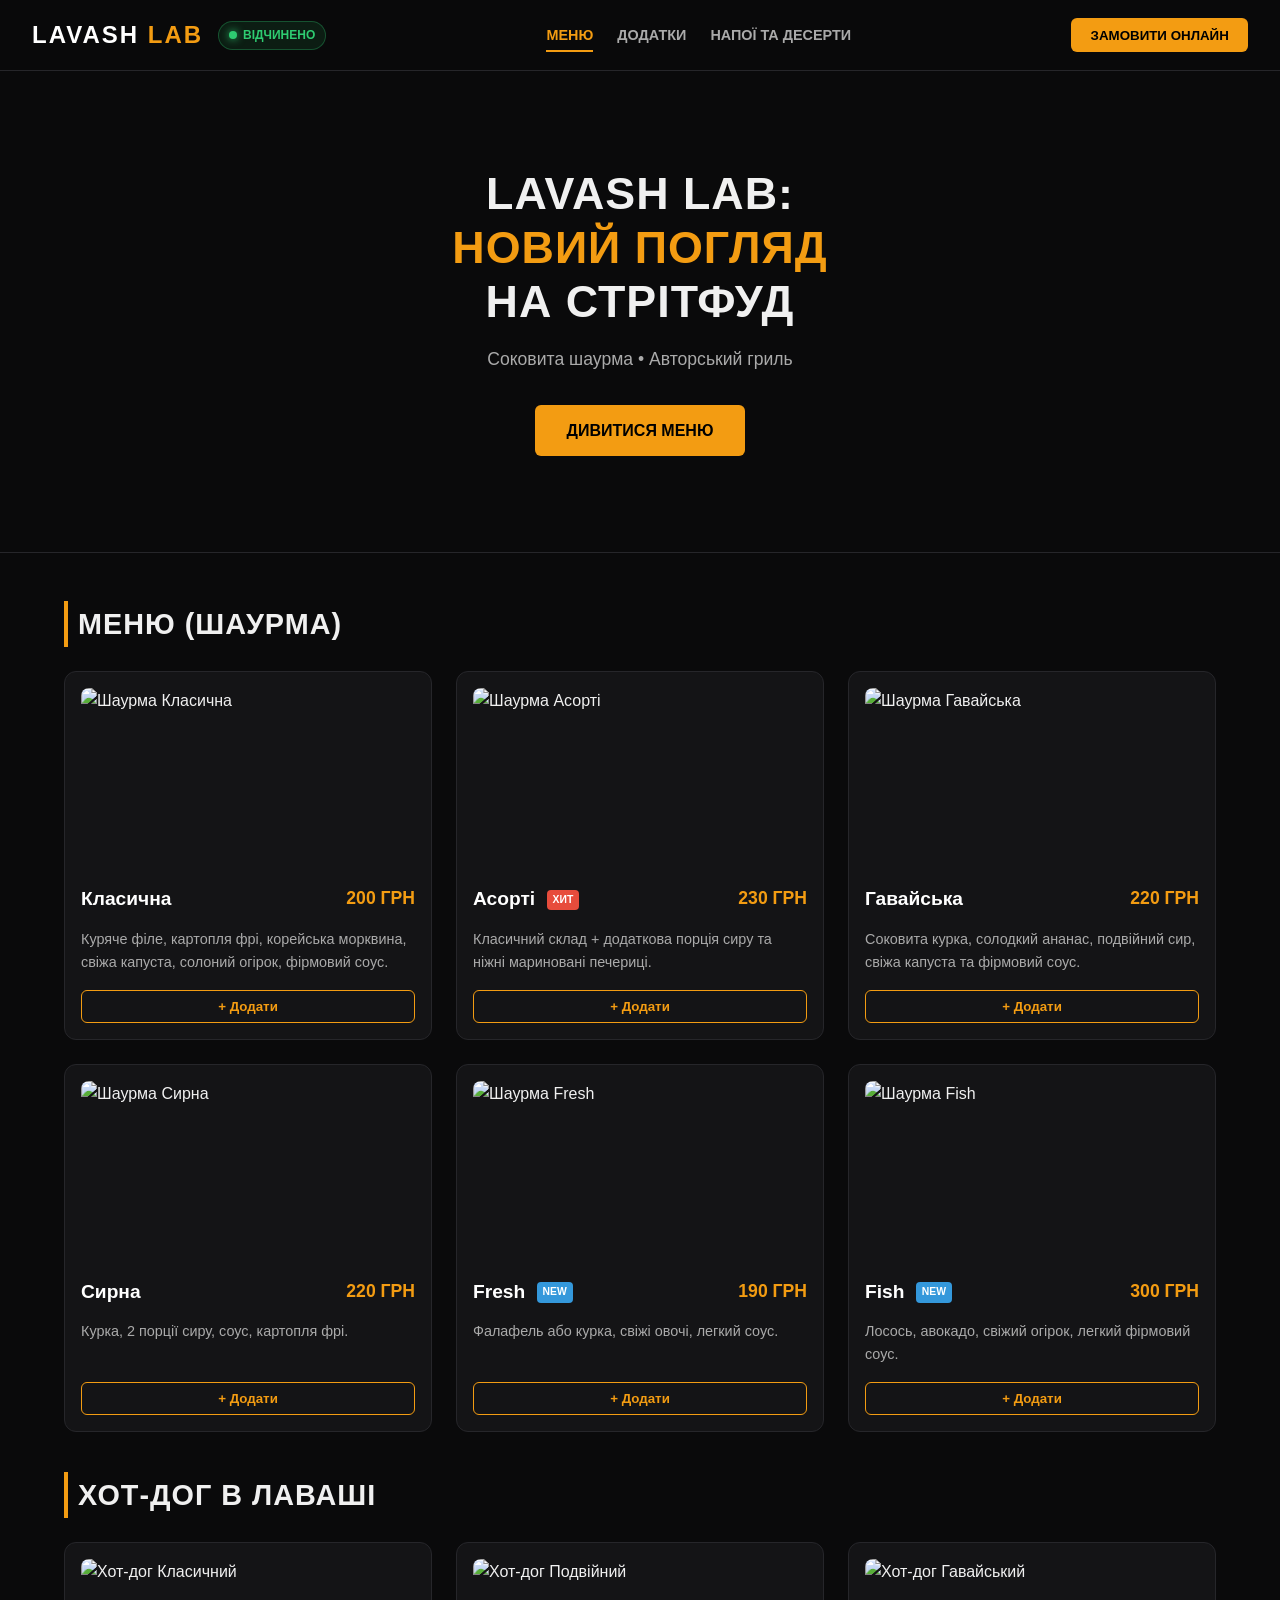
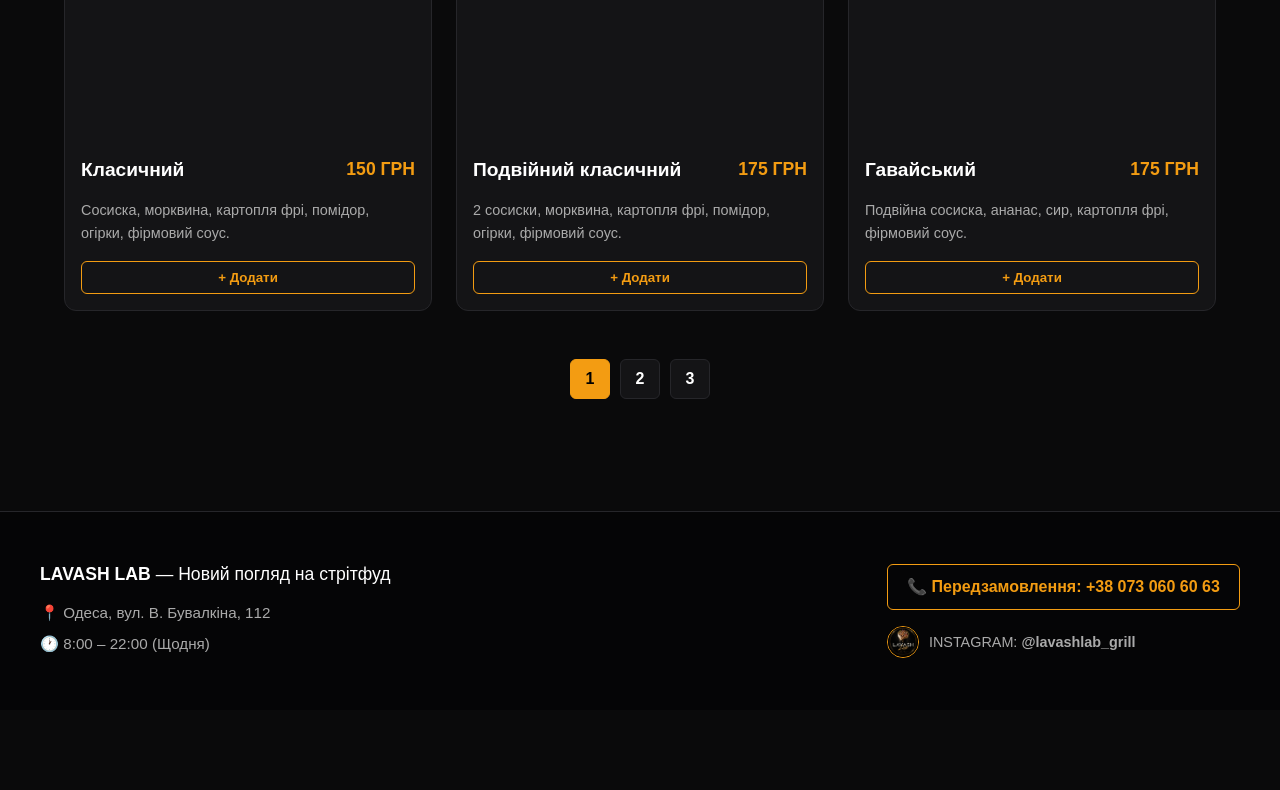
==== commit f9ae8cb1: "Add files via upload" ====
--- a/index.html
+++ b/index.html
@@ -35,31 +35,54 @@
     <h2 class="section-title">МЕНЮ (ШАУРМА)</h2>
     <div class="grid">
         <div class="spotlight-card">
+            <div class="card-img-wrapper">
+                <img src="https://images.unsplash.com/photo-1626700051175-6818013e1d4f?q=80&w=800&auto=format&fit=crop" alt="Шаурма Класична" class="card-img">
+            </div>
             <div class="card-header"><span class="item-title">Класична</span><span class="item-price">200 ГРН</span></div>
             <p class="item-desc">Куряче філе, картопля фрі, корейська морквина, свіжа капуста, солоний огірок, фірмовий соус.</p>
             <button class="btn-add-to-cart" data-name="Шаурма Класична" data-price="200">+ Додати</button>
         </div>
+
         <div class="spotlight-card">
+            <div class="card-img-wrapper">
+                <img src="https://images.unsplash.com/photo-1561758033-d89a9ad46330?q=80&w=800&auto=format&fit=crop" alt="Шаурма Асорті" class="card-img">
+            </div>
             <div class="card-header"><span class="item-title">Асорті <span class="badge badge-hit">ХИТ</span></span><span class="item-price">230 ГРН</span></div>
             <p class="item-desc">Класичний склад + додаткова порція сиру та ніжні мариновані печериці.</p>
             <button class="btn-add-to-cart" data-name="Шаурма Асорті" data-price="230">+ Додати</button>
         </div>
+
         <div class="spotlight-card">
+            <div class="card-img-wrapper">
+                <img src="https://images.unsplash.com/photo-1529006557810-274b9b2fc783?q=80&w=800&auto=format&fit=crop" alt="Шаурма Гавайська" class="card-img">
+            </div>
             <div class="card-header"><span class="item-title">Гавайська</span><span class="item-price">220 ГРН</span></div>
             <p class="item-desc">Соковита курка, солодкий ананас, подвійний сир, свіжа капуста та фірмовий соус.</p>
             <button class="btn-add-to-cart" data-name="Шаурма Гавайська" data-price="220">+ Додати</button>
         </div>
+
         <div class="spotlight-card">
+            <div class="card-img-wrapper">
+                <img src="https://images.unsplash.com/photo-1509722747041-616f39b57569?q=80&w=800&auto=format&fit=crop" alt="Шаурма Сирна" class="card-img">
+            </div>
             <div class="card-header"><span class="item-title">Сирна</span><span class="item-price">220 ГРН</span></div>
             <p class="item-desc">Курка, 2 порції сиру, соус, картопля фрі.</p>
             <button class="btn-add-to-cart" data-name="Шаурма Сирна" data-price="220">+ Додати</button>
         </div>
+
         <div class="spotlight-card">
+            <div class="card-img-wrapper">
+                <img src="https://images.unsplash.com/photo-1540420773420-3366772f4999?q=80&w=800&auto=format&fit=crop" alt="Шаурма Fresh" class="card-img">
+            </div>
             <div class="card-header"><span class="item-title">Fresh <span class="badge badge-new">new</span></span><span class="item-price">190 ГРН</span></div>
             <p class="item-desc">Фалафель або курка, свіжі овочі, легкий соус.</p>
             <button class="btn-add-to-cart" data-name="Шаурма Fresh" data-price="190">+ Додати</button>
         </div>
+
         <div class="spotlight-card">
+            <div class="card-img-wrapper">
+                <img src="https://images.unsplash.com/photo-1519708227418-c8fd9a32b7a2?q=80&w=800&auto=format&fit=crop" alt="Шаурма Fish" class="card-img">
+            </div>
             <div class="card-header"><span class="item-title">Fish <span class="badge badge-new">new</span></span><span class="item-price">300 ГРН</span></div>
             <p class="item-desc">Лосось, авокадо, свіжий огірок, легкий фірмовий соус.</p>
             <button class="btn-add-to-cart" data-name="Шаурма Fish" data-price="300">+ Додати</button>
@@ -69,16 +92,27 @@
     <h2 class="section-title">ХОТ-ДОГ В ЛАВАШІ</h2>
     <div class="grid">
         <div class="spotlight-card">
+            <div class="card-img-wrapper">
+                <img src="https://images.unsplash.com/photo-1619740455993-9e612b1af08a?q=80&w=800&auto=format&fit=crop" alt="Хот-дог Класичний" class="card-img">
+            </div>
             <div class="card-header"><span class="item-title">Класичний</span><span class="item-price">150 ГРН</span></div>
             <p class="item-desc">Сосиска, морквина, картопля фрі, помідор, огірки, фірмовий соус.</p>
             <button class="btn-add-to-cart" data-name="Хот-дог Класичний" data-price="150">+ Додати</button>
         </div>
+
         <div class="spotlight-card">
+            <div class="card-img-wrapper">
+                <img src="https://images.unsplash.com/photo-1627308595229-7830a5c91f9f?q=80&w=800&auto=format&fit=crop" alt="Хот-дог Подвійний" class="card-img">
+            </div>
             <div class="card-header"><span class="item-title">Подвійний класичний</span><span class="item-price">175 ГРН</span></div>
             <p class="item-desc">2 сосиски, морквина, картопля фрі, помідор, огірки, фірмовий соус.</p>
             <button class="btn-add-to-cart" data-name="Хот-дог Подвійний" data-price="175">+ Додати</button>
         </div>
+
         <div class="spotlight-card">
+            <div class="card-img-wrapper">
+                <img src="https://images.unsplash.com/photo-1612392062631-9bde08afba3d?q=80&w=800&auto=format&fit=crop" alt="Хот-дог Гавайський" class="card-img">
+            </div>
             <div class="card-header"><span class="item-title">Гавайський</span><span class="item-price">175 ГРН</span></div>
             <p class="item-desc">Подвійна сосиска, ананас, сир, картопля фрі, фірмовий соус.</p>
             <button class="btn-add-to-cart" data-name="Хот-дог Гавайський" data-price="175">+ Додати</button>
--- a/style.css
+++ b/style.css
@@ -136,9 +136,11 @@
 
 /* --- HERO SECTION --- */
 .hero {
-  padding: 5rem 2rem;
+  padding: 6rem 2rem;
   text-align: center;
-  background: radial-gradient(circle at center, #1f1a10 0%, var(--bg-dark) 70%);
+  position: relative;
+  background: linear-gradient(180deg, rgba(10, 10, 11, 0.6) 0%, rgba(10, 10, 11, 0.95) 100%), 
+              url('https://images.unsplash.com/photo-1561758033-d89a9ad46330?q=80&w=1600&auto=format&fit=crop') center/cover no-repeat;
   border-bottom: 1px solid var(--border-color);
 }
 
@@ -207,18 +209,39 @@
   position: relative;
   background: var(--card-bg);
   border: 1px solid var(--border-color);
-  border-radius: 10px;
-  padding: 1.5rem;
+  border-radius: 12px;
+  padding: 1rem;
   display: flex;
   flex-direction: column;
   justify-content: space-between;
-  transition: transform 0.3s ease, border-color 0.3s ease;
+  transition: transform 0.3s ease, border-color 0.3s ease, box-shadow 0.3s ease;
   overflow: hidden;
 }
 
 .spotlight-card:hover {
   transform: translateY(-4px);
-  border-color: rgba(243, 156, 18, 0.4);
+  border-color: rgba(243, 156, 18, 0.5);
+  box-shadow: 0 8px 25px rgba(0, 0, 0, 0.5);
+}
+
+/* Карточки со сниженными отступами внутри для компактности */
+.card-img-wrapper {
+  width: 100%;
+  height: 180px;
+  border-radius: 8px;
+  overflow: hidden;
+  margin-bottom: 1rem;
+}
+
+.card-img {
+  width: 100%;
+  height: 100%;
+  object-fit: cover;
+  transition: transform 0.4s ease;
+}
+
+.spotlight-card:hover .card-img {
+  transform: scale(1.05);
 }
 
 .card-header {
@@ -424,15 +447,15 @@
   padding: 2rem;
   width: 90%;
   max-width: 450px;
-  max-height: 90vh; /* Чтобы модалка не выходила за пределы экрана */
-  overflow-y: auto;  /* Скроллится всё окно целиком при большом списке */
+  max-height: 90vh;
+  overflow-y: auto;
   position: relative;
   box-shadow: 0 10px 30px rgba(0,0,0,0.8);
   margin: auto;
 }
 
 #cart-items-list {
-  list-style-type: none; /* Отключаем стандартный маркер */
+  list-style-type: none;
   color: #fff;
   font-size: 0.95rem;
   line-height: 1.5;
@@ -456,7 +479,6 @@
   word-break: break-word;
 }
 
-/* Кнопка удаления (крестик) */
 .btn-remove-item {
   background: transparent;
   border: none;
@@ -534,8 +556,7 @@
   margin-top: 0.5rem;
 }
 
-/* --- БЕЛАЯ ПЛАВАЮЩАЯ ПАНЕЛЬ КОРЗИНЫ ВНИЗУ --- */
-/* Уменьшенная по высоте плашка корзины */
+/* --- ПАНЕЛЬ КОРЗИНЫ --- */
 .bottom-cart-bar {
   position: fixed;
   bottom: 0;
@@ -544,7 +565,7 @@
   background-color: #ffffff;
   color: #000000;
   z-index: 999;
-  padding: 8px 20px; /* Уменьшены внутренние отступы */
+  padding: 8px 20px;
   box-shadow: 0 -2px 10px rgba(0, 0, 0, 0.3);
   
   opacity: 0;
@@ -567,11 +588,10 @@
   justify-content: space-between;
 }
 
-/* Компактная иконка и подпись */
 .cart-icon-wrapper {
   display: flex;
   align-items: center;
-  gap: 8px; /* Выстраиваем иконку и подпись в один компактный ряд */
+  gap: 8px;
   cursor: pointer;
   user-select: none;
 }
@@ -583,7 +603,7 @@
 }
 
 .cart-svg {
-  width: 22px; /* Уменьшен размер иконки */
+  width: 22px;
   height: 22px;
   stroke: #000000;
 }
@@ -612,12 +632,11 @@
   margin-top: 0;
 }
 
-/* Компактная кнопка «Далі» */
 .btn-cart-next {
   background: #000000;
   color: #ffffff;
   border: none;
-  padding: 6px 24px; /* Уменьшены отступы кнопки */
+  padding: 6px 24px;
   border-radius: 18px;
   font-size: 0.85rem;
   font-weight: 700;
@@ -645,12 +664,9 @@
   }
 }
 
-
-/* Блок с маркированным списком товаров */
-/* Автоматическая высота блока под количество товаров без скролла */
 #cart-items-container {
   width: 100%;
-  height: auto; /* Высота подстраивается автоматически */
+  height: auto;
   background: #0a0a0b;
   border: 1px solid #26262a;
   border-radius: 6px;
@@ -674,7 +690,6 @@
   margin-bottom: 0;
 }
 
-/* Выравнивание и акцент суммы справа как на 2 фото */
 #cart-total-price {
   text-align: right;
   font-size: 1.25rem;
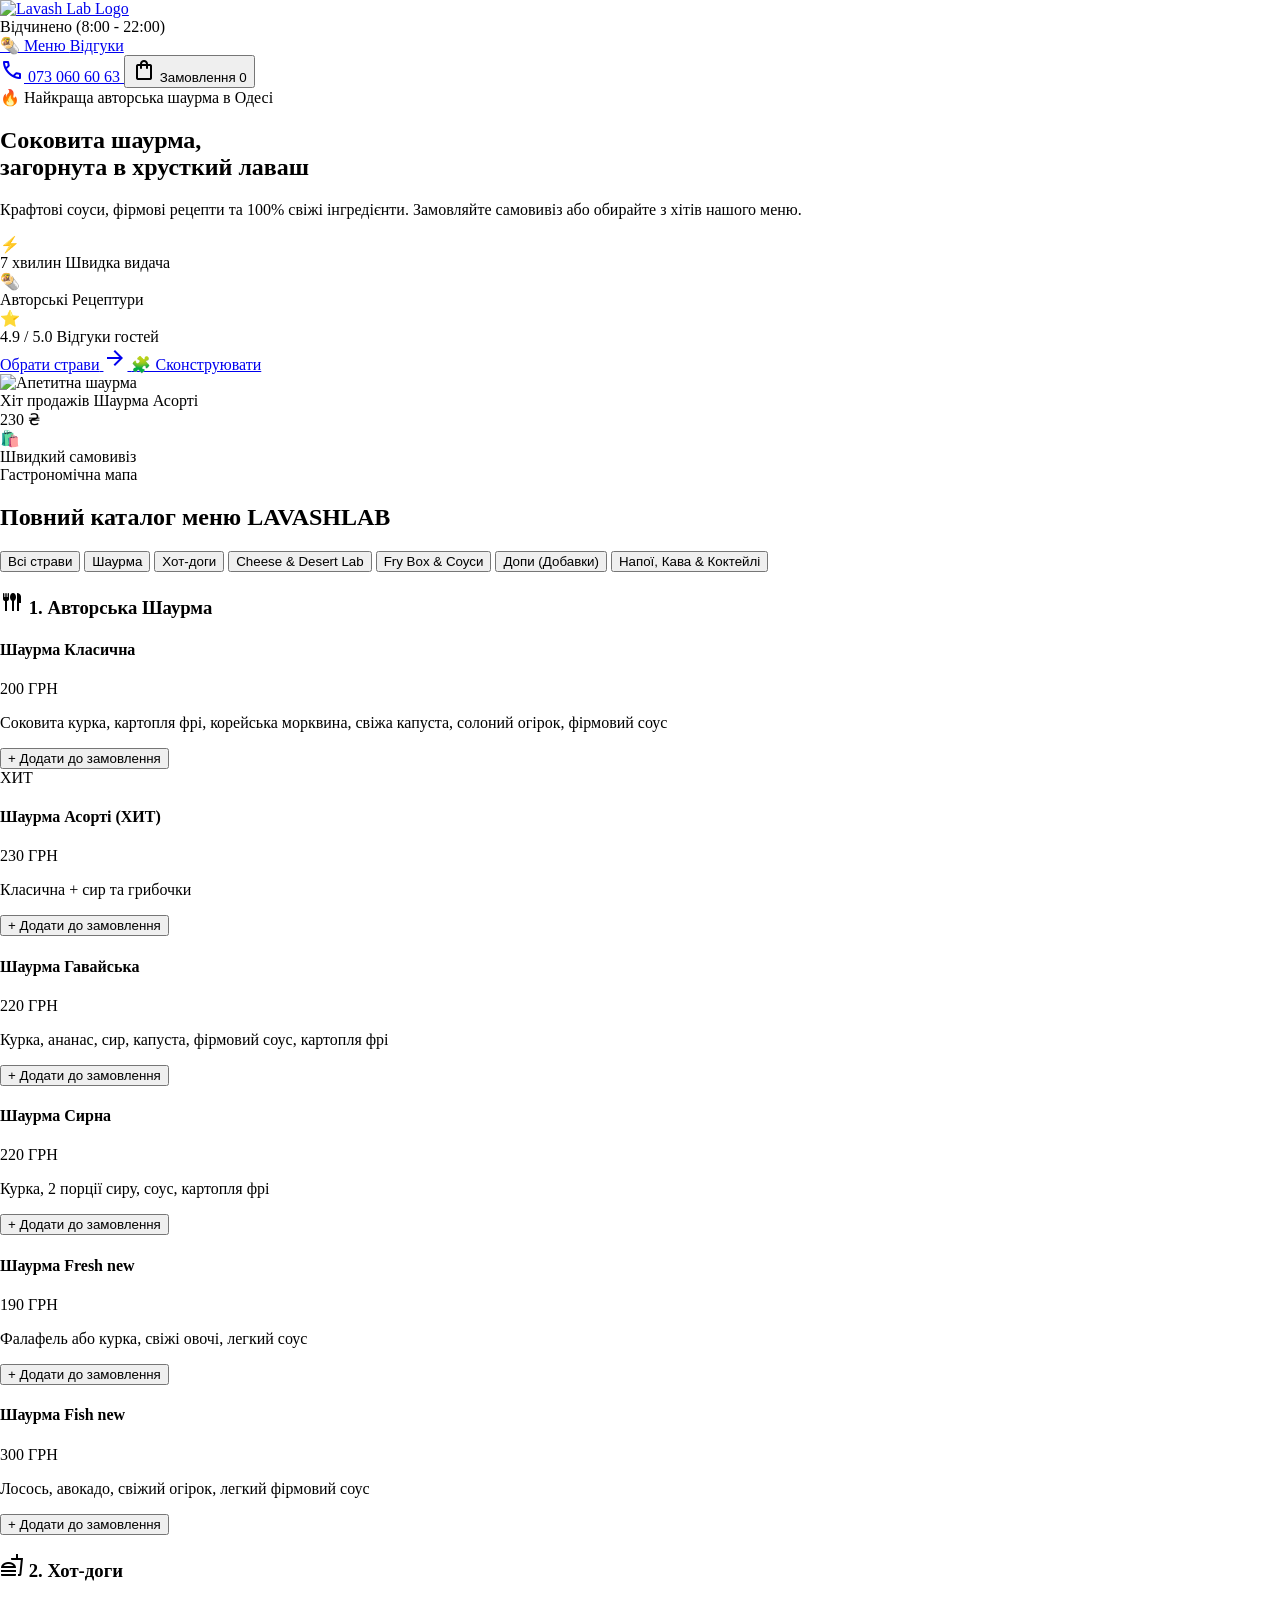
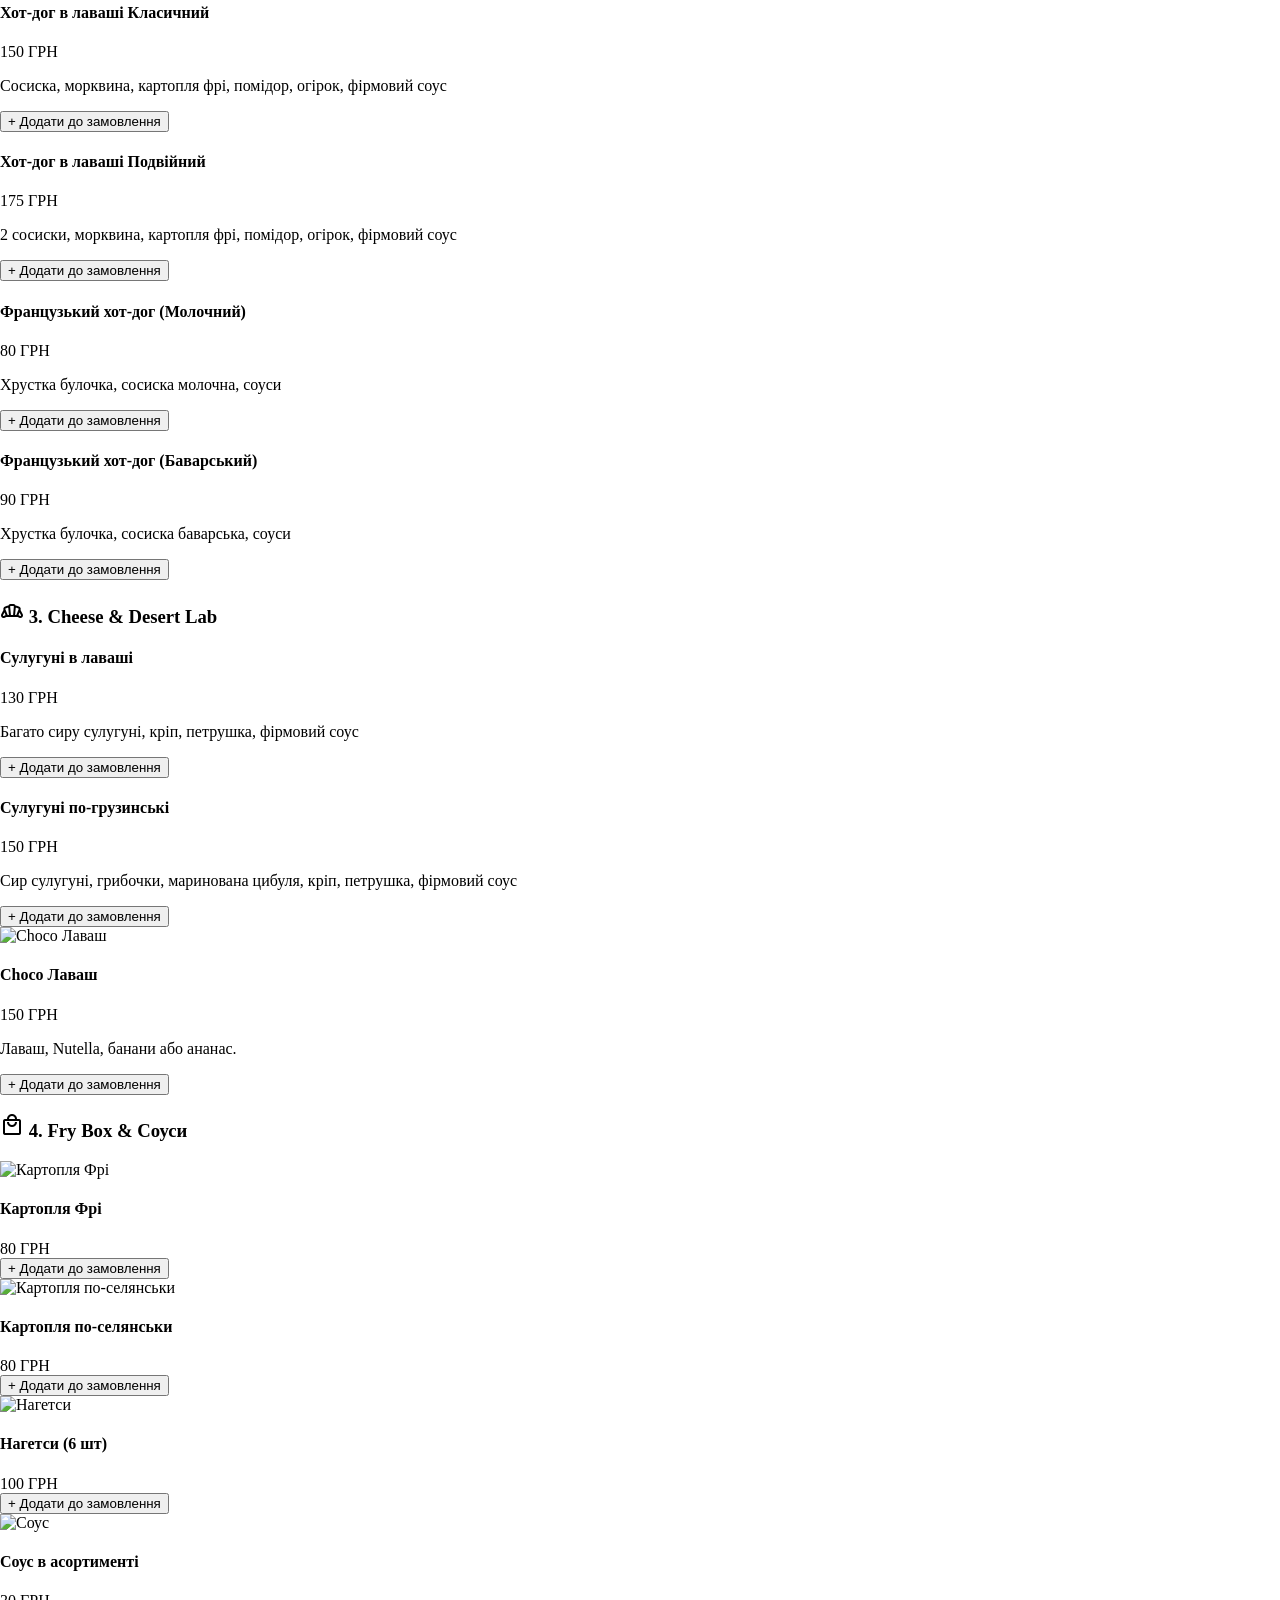
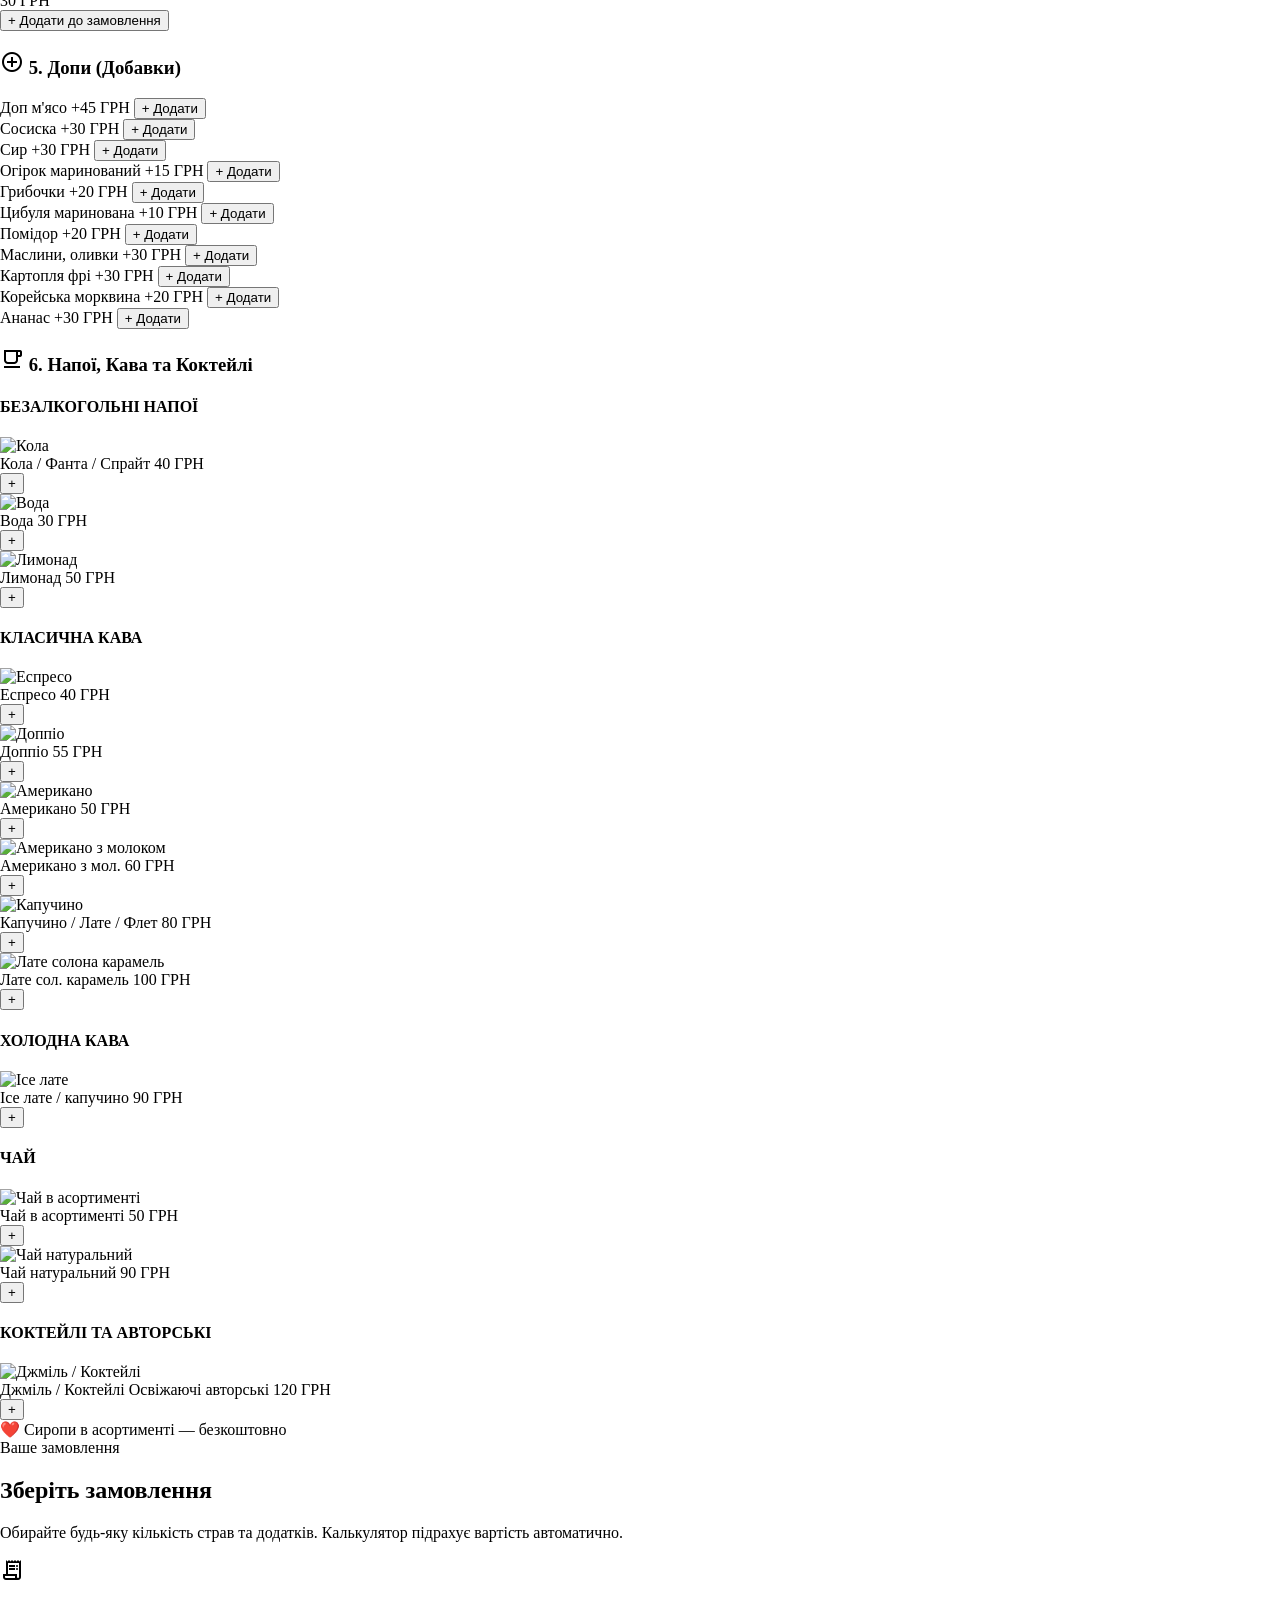
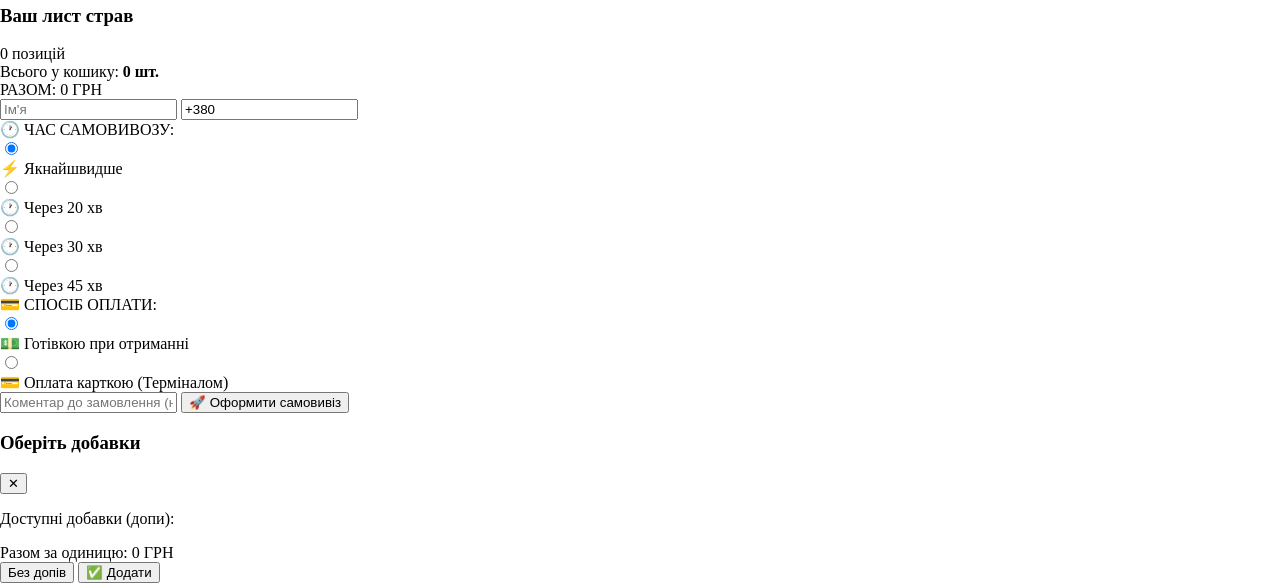
==== commit 4175aace: "Add files via upload" ====
--- a/index.html
+++ b/index.html
@@ -1,196 +1,1975 @@
-<!DOCTYPE html>
-<html lang="uk">
-<head>
-    <meta charset="UTF-8">
-    <meta name="viewport" content="width=device-width, initial-scale=1.0">
-    <title>LAVASH LAB | Основне Меню</title>
-    <link rel="stylesheet" href="style.css">
-</head>
-<body>
-
-<header>
-    <div class="logo-container">
-        <a href="index.html" class="logo">LAVASH <span>LAB</span></a>
-        <div class="status-badge">
-            <span class="status-dot"></span> ВІДЧИНЕНО
+<!doctype html>
+<html class="dark" lang="uk">
+  <head>
+    <meta charset="utf-8" />
+    <meta content="width=device-width, initial-scale=1.0" name="viewport" />
+    <title>Lavash Lab | Авторська шаурма в Одесі</title>
+
+    <!-- Шрифти та іконки -->
+    <link rel="preconnect" href="https://fonts.googleapis.com" />
+    <link rel="preconnect" href="https://fonts.gstatic.com" crossorigin />
+    <link
+      href="https://fonts.googleapis.com/css2?family=Outfit:wght@500;600;700;800&family=Plus+Jakarta+Sans:wght@400;500;600;700&display=swap"
+      rel="stylesheet"
+    />
+    <link
+      href="https://fonts.googleapis.com/css2?family=Material+Symbols+Outlined:opsz,wght,FILL,GRAD@20..48,100..700,0..1,-50..200"
+      rel="stylesheet"
+    />
+
+    <!-- Tailwind CSS -->
+    <script src="https://cdn.tailwindcss.com"></script>
+    <script>
+      tailwind.config = {
+        darkMode: "class",
+        theme: {
+          extend: {
+            colors: {
+              "surface-container-high": "#2a2a2c",
+              "primary-fixed": "#ffddb9",
+              "primary-container": "#f39c12",
+              "tertiary-fixed": "#6ffbbe",
+              "error-container": "#93000a",
+              "inverse-primary": "#865300",
+              "on-background": "#e5e1e4",
+              "surface-tint": "#ffb961",
+              "surface-container-low": "#1b1b1d",
+              outline: "#a18d7a",
+              "on-primary": "#472a00",
+              "on-secondary-fixed": "#351000",
+              tertiary: "#53e3a7",
+              "inverse-surface": "#e5e1e4",
+              "primary-fixed-dim": "#ffb961",
+              "on-secondary-fixed-variant": "#7c2e00",
+              "on-primary-fixed-variant": "#663e00",
+              "surface-container-highest": "#353437",
+              primary: "#ffbe70",
+              "surface-variant": "#353437",
+              surface: "#131315",
+              "tertiary-container": "#2dc68d",
+              "surface-dim": "#131315",
+              "secondary-fixed-dim": "#ffb595",
+              "on-primary-container": "#603a00",
+              "surface-container": "#1f1f21",
+              "outline-variant": "#534434",
+              "inverse-on-surface": "#303032",
+              background: "#131315",
+              "on-tertiary-fixed-variant": "#005236",
+              "on-surface-variant": "#d8c3ad",
+              "on-secondary-container": "#4c1a00",
+              "secondary-fixed": "#ffdbcd",
+              "on-tertiary-container": "#004d33",
+              "on-error-container": "#ffdad6",
+              "on-error": "#690005",
+              "on-tertiary-fixed": "#002113",
+              "on-surface": "#e5e1e4",
+              "secondary-container": "#ee671c",
+              error: "#ffb4ab",
+              "on-primary-fixed": "#2b1700",
+              "surface-container-lowest": "#0e0e10",
+              "on-secondary": "#571e00",
+              "on-tertiary": "#003824",
+              "surface-bright": "#39393b",
+              "tertiary-fixed-dim": "#4edea3",
+              secondary: "#ffb595",
+            },
+            spacing: {
+              "space-2xs": "0.25rem",
+              "gutter-tablet": "1.5rem",
+              "gutter-mobile": "1rem",
+              "gutter-desktop": "2rem",
+              "space-xs": "0.5rem",
+              "space-md": "1rem",
+              "container-max": "1280px",
+              "space-3xl": "4rem",
+              "space-2xl": "3rem",
+              "space-sm": "0.75rem",
+              "space-xl": "2rem",
+              "space-lg": "1.5rem",
+            },
+            fontFamily: {
+              "body-sm": ["Plus Jakarta Sans"],
+              "headline-md": ["Outfit"],
+              "display-hero": ["Outfit"],
+              "price-currency": ["Plus Jakarta Sans"],
+              "headline-xl": ["Outfit"],
+              "label-badge": ["Outfit"],
+              "headline-xl-mobile": ["Outfit"],
+              "display-hero-mobile": ["Outfit"],
+              "headline-sm": ["Outfit"],
+              "price-num": ["Outfit"],
+              "body-md": ["Plus Jakarta Sans"],
+              "body-lg": ["Plus Jakarta Sans"],
+              "headline-lg": ["Outfit"],
+            },
+          },
+        },
+      };
+    </script>
+    <style>
+      @layer base {
+        html,
+        body {
+          margin: 0;
+          padding: 0;
+          scroll-behavior: smooth;
+        }
+        body {
+          overscroll-behavior: none;
+        }
+      }
+      ::-webkit-scrollbar {
+        display: none;
+      }
+    </style>
+  </head>
+  <body
+    class="bg-background font-body-md text-on-surface antialiased selection:bg-primary-container selection:text-on-primary-container"
+  >
+    <!-- ГЕОМЕТРИЧНИЙ ТА СВІТЛОВИЙ ФОН ШАПКИ -->
+    <div class="relative overflow-hidden bg-background pt-20 pb-12 lg:pb-20">
+      <!-- Неонові градієнтні плями на фоні -->
+      <div class="absolute top-10 left-1/2 -translate-x-1/2 w-[600px] h-[300px] bg-primary/15 blur-[120px] rounded-full pointer-events-none"></div>
+      <div class="absolute -top-20 -right-20 w-[400px] h-[400px] bg-secondary-container/20 blur-[100px] rounded-full pointer-events-none"></div>
+
+      <!-- ФІКСОВАНИЙ СКЛЯНИЙ НАВІГАТОР (HEADER) -->
+      <header class="fixed top-0 left-0 w-full z-50 bg-surface/80 backdrop-blur-md border-b border-white/10 shadow-xl transition-all">
+        <div class="max-w-[1280px] mx-auto h-20 px-4 md:px-8 flex items-center justify-between gap-4">
+          
+          <!-- Логотип та статус -->
+          <div class="flex items-center gap-4">
+            <a href="#" class="flex items-center gap-2 group">
+              <img
+                src="logo.jpg" 
+                alt="Lavash Lab Logo" 
+                class="h-11 w-auto transition-transform group-hover:scale-105" 
+              />
+            </a>
+
+            <div class="hidden sm:flex items-center gap-2 px-3 py-1 rounded-full bg-surface-container-high/80 border border-white/5 text-xs">
+              <span class="relative flex h-2 w-2">
+                <span class="animate-ping absolute inline-flex h-full w-full rounded-full bg-tertiary opacity-75"></span>
+                <span class="relative inline-flex rounded-full h-2 w-2 bg-tertiary"></span>
+              </span>
+              <span class="text-tertiary font-medium">Відчинено (8:00 - 22:00)</span>
+            </div>
+          </div>
+
+          <!-- Меню навігації -->
+          <nav class="hidden md:flex items-center gap-1 p-1 bg-surface-container-low/90 rounded-2xl border border-white/5">
+            <a href="#menu-catalog" class="px-5 py-2 rounded-xl text-sm font-semibold bg-primary-container text-on-primary-container transition-all hover:shadow-lg hover:shadow-primary/20">
+              🌯 Меню
+            </a>
+            <a href="reviews.html" class="px-5 py-2 rounded-xl text-sm font-semibold text-on-surface-variant hover:text-on-surface hover:bg-white/5 transition-all">
+              Відгуки
+            </a>
+          </nav>
+
+          <!-- Контакти та Кошик -->
+          <div class="flex items-center gap-3">
+            <a href="tel:0730606063" class="hidden lg:flex items-center gap-2 px-3.5 py-2 rounded-xl bg-surface-container-high/60 border border-white/5 text-xs font-semibold text-on-surface hover:border-primary/40 transition-all">
+              <span class="material-symbols-outlined text-primary text-[18px]">call</span>
+              <span>073 060 60 63</span>
+            </a>
+
+            <!-- КНОПКА ЗАМОВЛЕННЯ -->
+            <button 
+              onclick="scrollToBuilder()" 
+              class="relative flex items-center gap-2.5 px-4 py-2.5 rounded-xl bg-gradient-to-r from-primary-container to-secondary-container text-on-primary-container font-bold text-sm shadow-lg shadow-primary-container/20 hover:scale-105 transition-all active:scale-95 cursor-pointer"
+            >
+              <span class="material-symbols-outlined text-[20px]">shopping_bag</span>
+              <span class="hidden sm:inline">Замовлення</span>
+              <span id="header-cart-badge" class="flex h-5 min-w-[20px] items-center justify-center rounded-full bg-surface text-primary text-[11px] font-bold px-1">
+                0
+              </span>
+            </button>
+          </div>
         </div>
+      </header>
+
+      <!-- ОСНОВНА ГЕРОЙ-ШАПКА (HERO BANNER) -->
+      <section class="max-w-[1280px] mx-auto px-4 md:px-8 pt-8 lg:pt-12">
+        <div class="grid grid-cols-1 lg:grid-cols-12 gap-10 items-center">
+          
+          <!-- Текстовий блок -->
+          <div class="lg:col-span-7 flex flex-col gap-6 text-left z-10">
+            
+            <!-- Бейдж хіт -->
+            <div class="inline-flex items-center gap-2 px-3.5 py-1.5 rounded-full bg-primary/10 border border-primary/30 text-primary w-fit text-xs font-bold uppercase tracking-wider">
+              <span class="animate-bounce">🔥</span>
+              <span>Найкраща авторська шаурма в Одесі</span>
+            </div>
+
+            <!-- Головний заголовок -->
+            <h1 class="text-4xl sm:text-5xl lg:text-6xl font-extrabold text-on-surface leading-[1.1] tracking-tight">
+              Соковита шаурма, <br class="hidden sm:inline" />
+              <span class="text-transparent bg-clip-text bg-gradient-to-r from-primary via-primary-container to-secondary">
+                загорнута в хрусткий лаваш
+              </span>
+            </h1>
+
+            <!-- Опис -->
+            <p class="text-base sm:text-lg text-on-surface-variant max-w-xl font-normal leading-relaxed">
+              Крафтові соуси, фірмові рецепти та 100% свіжі інгредієнти. Замовляйте самовивіз або обирайте з хітів нашого меню.
+            </p>
+
+            <!-- Переваги в іконках -->
+            <div class="grid grid-cols-3 gap-3 py-2 max-w-md">
+              <div class="flex items-center gap-2 p-2.5 rounded-xl bg-surface-container/60 border border-white/5">
+                <span class="text-xl">⚡</span>
+                <div class="text-xs">
+                  <span class="block font-bold text-on-surface">7 хвилин</span>
+                  <span class="text-on-surface-variant text-[10px]">Швидка видача</span>
+                </div>
+              </div>
+              <div class="flex items-center gap-2 p-2.5 rounded-xl bg-surface-container/60 border border-white/5">
+                <span class="text-xl">🌯</span>
+                <div class="text-xs">
+                  <span class="block font-bold text-on-surface">Авторські</span>
+                  <span class="text-on-surface-variant text-[10px]">Рецептури</span>
+                </div>
+              </div>
+              <div class="flex items-center gap-2 p-2.5 rounded-xl bg-surface-container/60 border border-white/5">
+                <span class="text-xl">⭐</span>
+                <div class="text-xs">
+                  <span class="block font-bold text-on-surface">4.9 / 5.0</span>
+                  <span class="text-on-surface-variant text-[10px]">Відгуки гостей</span>
+                </div>
+              </div>
+            </div>
+
+            <!-- Кнопки дій -->
+            <div class="flex flex-wrap items-center gap-4 pt-2">
+              <a 
+                href="#menu-catalog" 
+                class="px-8 py-4 rounded-2xl bg-primary-container hover:bg-secondary-container text-on-primary-container font-extrabold text-base transition-all shadow-xl shadow-primary-container/20 hover:scale-105 active:scale-95 flex items-center gap-2"
+              >
+                <span>Обрати страви</span>
+                <span class="material-symbols-outlined text-[20px]">arrow_forward</span>
+              </a>
+              <a 
+                href="#builder-section" 
+                class="px-6 py-4 rounded-2xl bg-surface-container-high hover:bg-surface-container-highest text-on-surface font-bold text-base border border-white/10 transition-all hover:border-primary/40"
+              >
+                🧩 Сконструювати
+              </a>
+            </div>
+          </div>
+
+          <!-- Візуальний блок -->
+          <div class="lg:col-span-5 relative flex justify-center items-center">
+            
+            <!-- Фонове світіння -->
+            <div class="absolute w-[280px] h-[280px] sm:w-[360px] sm:h-[360px] bg-gradient-to-tr from-primary/30 to-secondary-container/40 rounded-full blur-3xl -z-0"></div>
+
+            <!-- Головне фото -->
+            <div class="relative z-10 w-full max-w-[420px] aspect-square rounded-3xl overflow-hidden border border-white/10 bg-surface-container shadow-2xl group">
+              <img 
+                src="https://images.unsplash.com/photo-1529006557810-274b9b2fc783?auto=format&fit=crop&w=1000&q=80" 
+                alt="Апетитна шаурма" 
+                class="w-full h-full object-cover object-center group-hover:scale-105 transition-transform duration-500"
+              />
+              <div class="absolute inset-0 bg-gradient-to-t from-background/90 via-transparent to-transparent"></div>
+              
+              <div class="absolute bottom-4 left-4 right-4 p-3 rounded-2xl bg-surface/80 backdrop-blur-md border border-white/10 flex items-center justify-between">
+                <div>
+                  <span class="text-xs text-primary font-bold uppercase tracking-wider block">Хіт продажів</span>
+                  <span class="text-sm font-bold text-on-surface">Шаурма Асорті</span>
+                </div>
+                <span class="px-3 py-1.5 rounded-xl bg-primary-container text-on-primary-container font-black text-sm">
+                  230 ₴
+                </span>
+              </div>
+            </div>
+
+            <!-- Плаваюча картка: Самовивіз -->
+            <div class="absolute -bottom-6 -right-2 sm:bottom-4 sm:-right-6 z-20 p-3.5 rounded-2xl bg-surface-container/95 border border-tertiary/30 backdrop-blur-md shadow-xl flex items-center gap-3">
+              <div class="w-10 h-10 rounded-xl bg-tertiary/20 flex items-center justify-center text-xl text-tertiary">
+                🛍️
+              </div>
+              <div>
+                <span class="block text-xs font-bold text-on-surface">Швидкий самовивіз</span>
+              </div>
+            </div>
+
+          </div>
+
+        </div>
+      </section> 
     </div>
-    <nav>
-        <a href="index.html" class="active">МЕНЮ</a>
-        <a href="addons.html">ДОДАТКИ</a>
-        <a href="drinks.html">НАПОЇ ТА ДЕСЕРТИ</a>
-    </nav>
-    <button class="btn-header-order">ЗАМОВИТИ ОНЛАЙН</button>
-</header>
-
-<section class="hero">
-    <div class="hero-content">
-        <h1>LAVASH LAB:<br><span class="highlight-text">НОВИЙ ПОГЛЯД</span><br>НА СТРІТФУД</h1>
-        <p class="hero-subtitle">Соковита шаурма • Авторський гриль</p>
-        <a href="#shawarma" class="btn-hero">ДИВИТИСЯ МЕНЮ</a>
+
+    <!-- ОСНОВНИЙ КОНТЕНТ -->
+    <main class="w-full bg-background">
+      <!-- МЕНЮ КАТАЛОГ -->
+      <section class="w-full py-space-xl bg-background" id="menu-catalog">
+        <div
+          class="max-w-[1280px] mx-auto px-gutter-mobile lg:px-gutter-desktop"
+        >
+          <div
+            class="flex flex-col md:flex-row md:items-end justify-between gap-space-md mb-space-xl"
+          >
+            <div>
+              <span
+                class="font-label-badge text-label-badge text-primary uppercase tracking-widest"
+                >Гастрономічна мапа</span
+              >
+              <h2
+                class="font-headline-xl text-headline-xl text-on-surface mt-1"
+              >
+                Повний каталог меню LAVASHLAB
+              </h2>
+            </div>
+          </div>
+
+          <!-- Фільтри категорій -->
+          <div
+            class="flex items-center gap-space-xs overflow-x-auto pb-space-sm mb-space-xl no-scrollbar"
+            id="menu-filter-tabs"
+          >
+            <button
+              class="cat-btn px-space-md py-space-xs rounded-xl font-headline-sm whitespace-nowrap transition-all bg-primary-container text-on-primary-container font-bold"
+              data-cat="all"
+              onclick="filterMenu('all')"
+            >
+              Всі страви
+            </button>
+            <button
+              class="cat-btn px-space-md py-space-xs rounded-xl font-headline-sm whitespace-nowrap transition-all bg-surface-container text-on-surface-variant hover:text-on-surface"
+              data-cat="shawarma"
+              onclick="filterMenu('shawarma')"
+            >
+              Шаурма
+            </button>
+            <button
+              class="cat-btn px-space-md py-space-xs rounded-xl font-headline-sm whitespace-nowrap transition-all bg-surface-container text-on-surface-variant hover:text-on-surface"
+              data-cat="hotdogs"
+              onclick="filterMenu('hotdogs')"
+            >
+              Хот-доги
+            </button>
+            <button
+              class="cat-btn px-space-md py-space-xs rounded-xl font-headline-sm whitespace-nowrap transition-all bg-surface-container text-on-surface-variant hover:text-on-surface"
+              data-cat="cheese-desert"
+              onclick="filterMenu('cheese-desert')"
+            >
+              Cheese &amp; Desert Lab
+            </button>
+            <button
+              class="cat-btn px-space-md py-space-xs rounded-xl font-headline-sm whitespace-nowrap transition-all bg-surface-container text-on-surface-variant hover:text-on-surface"
+              data-cat="fry-box"
+              onclick="filterMenu('fry-box')"
+            >
+              Fry Box &amp; Соуси
+            </button>
+            <button
+              class="cat-btn px-space-md py-space-xs rounded-xl font-headline-sm whitespace-nowrap transition-all bg-surface-container text-on-surface-variant hover:text-on-surface"
+              data-cat="dopi"
+              onclick="filterMenu('dopi')"
+            >
+              Допи (Добавки)
+            </button>
+            <button
+              class="cat-btn px-space-md py-space-xs rounded-xl font-headline-sm whitespace-nowrap transition-all bg-surface-container text-on-surface-variant hover:text-on-surface"
+              data-cat="drinks"
+              onclick="filterMenu('drinks')"
+            >
+              Напої, Кава &amp; Коктейлі
+            </button>
+          </div>
+
+          <!-- 1. ШАУРМА В ЛАВАШІ -->
+          <div
+            class="menu-section mb-space-2xl scroll-mt-28"
+            data-section="shawarma"
+          >
+            <h3
+              class="font-headline-lg text-headline-lg text-on-surface flex items-center gap-2 mb-space-lg"
+            >
+              <span class="material-symbols-outlined text-primary text-[28px]"
+                >flatware</span
+              >
+              <span>1. Авторська Шаурма</span>
+            </h3>
+            <div
+              class="grid grid-cols-1 md:grid-cols-2 lg:grid-cols-3 gap-space-md"
+            >
+              <div
+                class="p-space-md rounded-2xl bg-surface-container border border-white/5 flex flex-col justify-between hover:border-primary/30 transition-all"
+              >
+                <div>
+                  <div class="flex items-start justify-between gap-2 mb-1">
+                    <h4
+                      class="font-headline-sm text-on-surface font-bold text-lg"
+                    >
+                      Шаурма Класична
+                    </h4>
+                    <span
+                      class="text-primary font-bold text-lg font-price-num whitespace-nowrap"
+                      >200 ГРН</span
+                    >
+                  </div>
+                  <p class="text-xs text-on-surface-variant mb-4">
+                    Соковита курка, картопля фрі, корейська морквина, свіжа
+                    капуста, солоний огірок, фірмовий соус
+                  </p>
+                </div>
+                <button
+                  onclick="openDopiModal('Шаурма Класична', 200)"
+                  class="w-full py-2 rounded-xl bg-primary-container text-on-primary-container font-bold text-xs hover:bg-secondary-container transition-all active:scale-95"
+                >
+                  + Додати до замовлення
+                </button>
+              </div>
+
+              <div
+                class="p-space-md rounded-2xl bg-surface-container border border-primary/40 flex flex-col justify-between hover:border-primary transition-all shadow-lg shadow-primary/5 relative overflow-hidden"
+              >
+                <span
+                  class="absolute top-2 right-2 bg-primary-container text-on-primary-container text-[10px] font-bold px-2 py-0.5 rounded-full uppercase"
+                  >ХИТ</span
+                >
+                <div>
+                  <div
+                    class="flex items-start justify-between gap-2 mb-1 pr-12"
+                  >
+                    <h4
+                      class="font-headline-sm text-on-surface font-bold text-lg"
+                    >
+                      Шаурма Асорті (ХИТ)
+                    </h4>
+                    <span
+                      class="text-primary font-bold text-lg font-price-num whitespace-nowrap"
+                      >230 ГРН</span
+                    >
+                  </div>
+                  <p class="text-xs text-on-surface-variant mb-4">
+                    Класична + сир та грибочки
+                  </p>
+                </div>
+                <button
+                  onclick="openDopiModal('Шаурма Асорті (ХИТ)', 230)"
+                  class="w-full py-2 rounded-xl bg-primary-container text-on-primary-container font-bold text-xs hover:bg-secondary-container transition-all active:scale-95"
+                >
+                  + Додати до замовлення
+                </button>
+              </div>
+
+              <div
+                class="p-space-md rounded-2xl bg-surface-container border border-white/5 flex flex-col justify-between hover:border-primary/30 transition-all"
+              >
+                <div>
+                  <div class="flex items-start justify-between gap-2 mb-1">
+                    <h4
+                      class="font-headline-sm text-on-surface font-bold text-lg"
+                    >
+                      Шаурма Гавайська
+                    </h4>
+                    <span
+                      class="text-primary font-bold text-lg font-price-num whitespace-nowrap"
+                      >220 ГРН</span
+                    >
+                  </div>
+                  <p class="text-xs text-on-surface-variant mb-4">
+                    Курка, ананас, сир, капуста, фірмовий соус, картопля фрі
+                  </p>
+                </div>
+                <button
+                  onclick="openDopiModal('Шаурма Гавайська', 220)"
+                  class="w-full py-2 rounded-xl bg-primary-container text-on-primary-container font-bold text-xs hover:bg-secondary-container transition-all active:scale-95"
+                >
+                  + Додати до замовлення
+                </button>
+              </div>
+
+              <div
+                class="p-space-md rounded-2xl bg-surface-container border border-white/5 flex flex-col justify-between hover:border-primary/30 transition-all"
+              >
+                <div>
+                  <div class="flex items-start justify-between gap-2 mb-1">
+                    <h4
+                      class="font-headline-sm text-on-surface font-bold text-lg"
+                    >
+                      Шаурма Сирна
+                    </h4>
+                    <span
+                      class="text-primary font-bold text-lg font-price-num whitespace-nowrap"
+                      >220 ГРН</span
+                    >
+                  </div>
+                  <p class="text-xs text-on-surface-variant mb-4">
+                    Курка, 2 порції сиру, соус, картопля фрі
+                  </p>
+                </div>
+                <button
+                  onclick="openDopiModal('Шаурма Сирна', 220)"
+                  class="w-full py-2 rounded-xl bg-primary-container text-on-primary-container font-bold text-xs hover:bg-secondary-container transition-all active:scale-95"
+                >
+                  + Додати до замовлення
+                </button>
+              </div>
+
+              <div
+                class="p-space-md rounded-2xl bg-surface-container border border-white/5 flex flex-col justify-between hover:border-primary/30 transition-all"
+              >
+                <div>
+                  <div class="flex items-start justify-between gap-2 mb-1">
+                    <h4
+                      class="font-headline-sm text-on-surface font-bold text-lg"
+                    >
+                      Шаурма Fresh
+                      <span class="text-tertiary text-xs">new</span>
+                    </h4>
+                    <span
+                      class="text-primary font-bold text-lg font-price-num whitespace-nowrap"
+                      >190 ГРН</span
+                    >
+                  </div>
+                  <p class="text-xs text-on-surface-variant mb-4">
+                    Фалафель або курка, свіжі овочі, легкий соус
+                  </p>
+                </div>
+                <button
+                  onclick="openDopiModal('Шаурма Fresh', 190)"
+                  class="w-full py-2 rounded-xl bg-primary-container text-on-primary-container font-bold text-xs hover:bg-secondary-container transition-all active:scale-95"
+                >
+                  + Додати до замовлення
+                </button>
+              </div>
+
+              <div
+                class="p-space-md rounded-2xl bg-surface-container border border-white/5 flex flex-col justify-between hover:border-primary/30 transition-all"
+              >
+                <div>
+                  <div class="flex items-start justify-between gap-2 mb-1">
+                    <h4
+                      class="font-headline-sm text-on-surface font-bold text-lg"
+                    >
+                      Шаурма Fish <span class="text-tertiary text-xs">new</span>
+                    </h4>
+                    <span
+                      class="text-primary font-bold text-lg font-price-num whitespace-nowrap"
+                      >300 ГРН</span
+                    >
+                  </div>
+                  <p class="text-xs text-on-surface-variant mb-4">
+                    Лосось, авокадо, свіжий огірок, легкий фірмовий соус
+                  </p>
+                </div>
+                <button
+                  onclick="openDopiModal('Шаурма Fish', 300)"
+                  class="w-full py-2 rounded-xl bg-primary-container text-on-primary-container font-bold text-xs hover:bg-secondary-container transition-all active:scale-95"
+                >
+                  + Додати до замовлення
+                </button>
+              </div>
+            </div>
+          </div>
+
+          <!-- 2. ХОТ-ДОГИ -->
+          <div
+            class="menu-section mb-space-2xl scroll-mt-28"
+            data-section="hotdogs"
+          >
+            <h3
+              class="font-headline-lg text-headline-lg text-on-surface flex items-center gap-2 mb-space-lg"
+            >
+              <span class="material-symbols-outlined text-primary text-[28px]"
+                >fastfood</span
+              >
+              <span>2. Хот-доги</span>
+            </h3>
+            <div
+              class="grid grid-cols-1 md:grid-cols-2 lg:grid-cols-3 gap-space-md"
+            >
+              <div
+                class="p-space-md rounded-2xl bg-surface-container border border-white/5 flex flex-col justify-between hover:border-primary/30 transition-all"
+              >
+                <div>
+                  <div class="flex items-start justify-between gap-2 mb-1">
+                    <h4
+                      class="font-headline-sm text-on-surface font-bold text-lg"
+                    >
+                      Хот-дог в лаваші Класичний
+                    </h4>
+                    <span
+                      class="text-primary font-bold text-lg font-price-num whitespace-nowrap"
+                      >150 ГРН</span
+                    >
+                  </div>
+                  <p class="text-xs text-on-surface-variant mb-4">
+                    Сосиска, морквина, картопля фрі, помідор, огірок, фірмовий
+                    соус
+                  </p>
+                </div>
+                <button
+                  onclick="addToCart('Хот-дог в лаваші Класичний', 150)"
+                  class="w-full py-2 rounded-xl bg-primary-container text-on-primary-container font-bold text-xs hover:bg-secondary-container transition-all active:scale-95"
+                >
+                  + Додати до замовлення
+                </button>
+              </div>
+
+              <div
+                class="p-space-md rounded-2xl bg-surface-container border border-white/5 flex flex-col justify-between hover:border-primary/30 transition-all"
+              >
+                <div>
+                  <div class="flex items-start justify-between gap-2 mb-1">
+                    <h4
+                      class="font-headline-sm text-on-surface font-bold text-lg"
+                    >
+                      Хот-дог в лаваші Подвійний
+                    </h4>
+                    <span
+                      class="text-primary font-bold text-lg font-price-num whitespace-nowrap"
+                      >175 ГРН</span
+                    >
+                  </div>
+                  <p class="text-xs text-on-surface-variant mb-4">
+                    2 сосиски, морквина, картопля фрі, помідор, огірок, фірмовий
+                    соус
+                  </p>
+                </div>
+                <button
+                  onclick="addToCart('Хот-дог в лаваші Подвійний', 175)"
+                  class="w-full py-2 rounded-xl bg-primary-container text-on-primary-container font-bold text-xs hover:bg-secondary-container transition-all active:scale-95"
+                >
+                  + Додати до замовлення
+                </button>
+              </div>
+
+              <div
+                class="p-space-md rounded-2xl bg-surface-container border border-white/5 flex flex-col justify-between hover:border-primary/30 transition-all"
+              >
+                <div>
+                  <div class="flex items-start justify-between gap-2 mb-1">
+                    <h4
+                      class="font-headline-sm text-on-surface font-bold text-lg"
+                    >
+                      Французький хот-дог (Молочний)
+                    </h4>
+                    <span
+                      class="text-primary font-bold text-lg font-price-num whitespace-nowrap"
+                      >80 ГРН</span
+                    >
+                  </div>
+                  <p class="text-xs text-on-surface-variant mb-4">
+                    Хрустка булочка, сосиска молочна, соуси
+                  </p>
+                </div>
+                <button
+                  onclick="addToCart('Французький хот-дог (Молочний)', 80)"
+                  class="w-full py-2 rounded-xl bg-primary-container text-on-primary-container font-bold text-xs hover:bg-secondary-container transition-all active:scale-95"
+                >
+                  + Додати до замовлення
+                </button>
+              </div>
+
+              <div
+                class="p-space-md rounded-2xl bg-surface-container border border-white/5 flex flex-col justify-between hover:border-primary/30 transition-all"
+              >
+                <div>
+                  <div class="flex items-start justify-between gap-2 mb-1">
+                    <h4
+                      class="font-headline-sm text-on-surface font-bold text-lg"
+                    >
+                      Французький хот-дог (Баварський)
+                    </h4>
+                    <span
+                      class="text-primary font-bold text-lg font-price-num whitespace-nowrap"
+                      >90 ГРН</span
+                    >
+                  </div>
+                  <p class="text-xs text-on-surface-variant mb-4">
+                    Хрустка булочка, сосиска баварська, соуси
+                  </p>
+                </div>
+                <button
+                  onclick="addToCart('Французький хот-дог (Баварський)', 90)"
+                  class="w-full py-2 rounded-xl bg-primary-container text-on-primary-container font-bold text-xs hover:bg-secondary-container transition-all active:scale-95"
+                >
+                  + Додати до замовлення
+                </button>
+              </div>
+            </div>
+          </div>
+
+          <!-- 3. CHEESE & DESERT LAB -->
+          <div
+            class="menu-section mb-space-2xl scroll-mt-28"
+            data-section="cheese-desert"
+          >
+            <h3
+              class="font-headline-lg text-headline-lg text-on-surface flex items-center gap-2 mb-space-lg"
+            >
+              <span class="material-symbols-outlined text-primary text-[28px]"
+                >bakery_dining</span
+              >
+              <span>3. Cheese &amp; Desert Lab</span>
+            </h3>
+            <div
+              class="grid grid-cols-1 md:grid-cols-2 lg:grid-cols-3 gap-space-md"
+            >
+              <div
+                class="p-space-md rounded-2xl bg-surface-container border border-white/5 flex flex-col justify-between hover:border-primary/30 transition-all"
+              >
+                <div>
+                  <div class="flex items-start justify-between gap-2 mb-1">
+                    <h4
+                      class="font-headline-sm text-on-surface font-bold text-lg"
+                    >
+                      Сулугуні в лаваші
+                    </h4>
+                    <span
+                      class="text-primary font-bold text-lg font-price-num whitespace-nowrap"
+                      >130 ГРН</span
+                    >
+                  </div>
+                  <p class="text-xs text-on-surface-variant mb-4">
+                    Багато сиру сулугуні, кріп, петрушка, фірмовий соус
+                  </p>
+                </div>
+                <button
+                  onclick="addToCart('Сулугуні в лаваші', 130)"
+                  class="w-full py-2 rounded-xl bg-primary-container text-on-primary-container font-bold text-xs hover:bg-secondary-container transition-all active:scale-95"
+                >
+                  + Додати до замовлення
+                </button>
+              </div>
+
+              <div
+                class="p-space-md rounded-2xl bg-surface-container border border-white/5 flex flex-col justify-between hover:border-primary/30 transition-all"
+              >
+                <div>
+                  <div class="flex items-start justify-between gap-2 mb-1">
+                    <h4
+                      class="font-headline-sm text-on-surface font-bold text-lg"
+                    >
+                      Сулугуні по-грузинські
+                    </h4>
+                    <span
+                      class="text-primary font-bold text-lg font-price-num whitespace-nowrap"
+                      >150 ГРН</span
+                    >
+                  </div>
+                  <p class="text-xs text-on-surface-variant mb-4">
+                    Сир сулугуні, грибочки, маринована цибуля, кріп, петрушка,
+                    фірмовий соус
+                  </p>
+                </div>
+                <button
+                  onclick="addToCart('Сулугуні по-грузинські', 150)"
+                  class="w-full py-2 rounded-xl bg-primary-container text-on-primary-container font-bold text-xs hover:bg-secondary-container transition-all active:scale-95"
+                >
+                  + Додати до замовлення
+                </button>
+              </div>
+
+              <!-- Хіт Десерт Choco Лаваш з використанням зображення з drinks.html -->
+              <div
+                class="p-space-md rounded-2xl bg-surface-container border border-white/5 flex flex-col justify-between hover:border-primary/30 transition-all group"
+              >
+                <div>
+                  <div class="w-full h-40 rounded-xl overflow-hidden mb-3 border border-white/5">
+                    <img 
+                      src="https://images.unsplash.com/photo-1565299585323-38d6b0865b47?q=80&w=800&auto=format&fit=crop" 
+                      alt="Choco Лаваш" 
+                      class="w-full h-full object-cover group-hover:scale-105 transition-transform duration-300" 
+                    />
+                  </div>
+                  <div class="flex items-start justify-between gap-2 mb-1">
+                    <h4
+                      class="font-headline-sm text-on-surface font-bold text-lg"
+                    >
+                      Choco Лаваш
+                    </h4>
+                    <span
+                      class="text-primary font-bold text-lg font-price-num whitespace-nowrap"
+                      >150 ГРН</span
+                    >
+                  </div>
+                  <p class="text-xs text-on-surface-variant mb-4">
+                    Лаваш, Nutella, банани або ананас.
+                  </p>
+                </div>
+                <button
+                  onclick="addToCart('Choco Лаваш', 150)"
+                  class="w-full py-2 rounded-xl bg-primary-container text-on-primary-container font-bold text-xs hover:bg-secondary-container transition-all active:scale-95"
+                >
+                  + Додати до замовлення
+                </button>
+              </div>
+            </div>
+          </div>
+
+          <!-- 4. FRY BOX & СОУСИ -->
+          <div
+            class="menu-section mb-space-2xl scroll-mt-28"
+            data-section="fry-box"
+          >
+            <h3
+              class="font-headline-lg text-headline-lg text-on-surface flex items-center gap-2 mb-space-lg"
+            >
+              <span class="material-symbols-outlined text-primary text-[28px]"
+                >local_mall</span
+              >
+              <span>4. Fry Box &amp; Соуси</span>
+            </h3>
+            <div
+              class="grid grid-cols-1 md:grid-cols-2 lg:grid-cols-4 gap-space-md"
+            >
+              <div
+                class="p-space-md rounded-2xl bg-surface-container border border-white/5 flex flex-col justify-between hover:border-primary/30 transition-all group"
+              >
+                <div>
+                  <div class="w-full h-32 rounded-xl overflow-hidden mb-3 border border-white/5">
+                    <img src="https://images.unsplash.com/photo-1573080496219-bb080dd4f877?q=80&w=800&auto=format&fit=crop" alt="Картопля Фрі" class="w-full h-full object-cover group-hover:scale-105 transition-transform duration-300">
+                  </div>
+                  <h4
+                    class="font-headline-sm text-on-surface font-bold text-lg"
+                  >
+                    Картопля Фрі
+                  </h4>
+                  <span
+                    class="text-primary font-bold text-lg font-price-num block mt-1 mb-4"
+                    >80 ГРН</span
+                  >
+                </div>
+                <button
+                  onclick="addToCart('Картопля Фрі', 80)"
+                  class="w-full py-2 rounded-xl bg-primary-container text-on-primary-container font-bold text-xs hover:bg-secondary-container transition-all active:scale-95"
+                >
+                  + Додати до замовлення
+                </button>
+              </div>
+
+              <div
+                class="p-space-md rounded-2xl bg-surface-container border border-white/5 flex flex-col justify-between hover:border-primary/30 transition-all group"
+              >
+                <div>
+                  <div class="w-full h-32 rounded-xl overflow-hidden mb-3 border border-white/5">
+                    <img src="https://images.unsplash.com/photo-1630384060421-cb20d0e0649d?q=80&w=800&auto=format&fit=crop" alt="Картопля по-селянськи" class="w-full h-full object-cover group-hover:scale-105 transition-transform duration-300">
+                  </div>
+                  <h4
+                    class="font-headline-sm text-on-surface font-bold text-lg"
+                  >
+                    Картопля по-селянськи
+                  </h4>
+                  <span
+                    class="text-primary font-bold text-lg font-price-num block mt-1 mb-4"
+                    >80 ГРН</span
+                  >
+                </div>
+                <button
+                  onclick="addToCart('Картопля по-селянськи', 80)"
+                  class="w-full py-2 rounded-xl bg-primary-container text-on-primary-container font-bold text-xs hover:bg-secondary-container transition-all active:scale-95"
+                >
+                  + Додати до замовлення
+                </button>
+              </div>
+
+              <div
+                class="p-space-md rounded-2xl bg-surface-container border border-white/5 flex flex-col justify-between hover:border-primary/30 transition-all group"
+              >
+                <div>
+                  <div class="w-full h-32 rounded-xl overflow-hidden mb-3 border border-white/5">
+                    <img src="https://images.unsplash.com/photo-1562967914-608f82629710?q=80&w=800&auto=format&fit=crop" alt="Нагетси" class="w-full h-full object-cover group-hover:scale-105 transition-transform duration-300">
+                  </div>
+                  <h4
+                    class="font-headline-sm text-on-surface font-bold text-lg"
+                  >
+                    Нагетси (6 шт)
+                  </h4>
+                  <span
+                    class="text-primary font-bold text-lg font-price-num block mt-1 mb-4"
+                    >100 ГРН</span
+                  >
+                </div>
+                <button
+                  onclick="addToCart('Нагетси (6 шт)', 100)"
+                  class="w-full py-2 rounded-xl bg-primary-container text-on-primary-container font-bold text-xs hover:bg-secondary-container transition-all active:scale-95"
+                >
+                  + Додати до замовлення
+                </button>
+              </div>
+
+              <div
+                class="p-space-md rounded-2xl bg-surface-container border border-white/5 flex flex-col justify-between hover:border-primary/30 transition-all group"
+              >
+                <div>
+                  <div class="w-full h-32 rounded-xl overflow-hidden mb-3 border border-white/5">
+                    <img src="https://images.unsplash.com/photo-1472476443507-c7a5948772fc?q=80&w=800&auto=format&fit=crop" alt="Соус" class="w-full h-full object-cover group-hover:scale-105 transition-transform duration-300">
+                  </div>
+                  <h4
+                    class="font-headline-sm text-on-surface font-bold text-lg"
+                  >
+                    Соус в асортименті
+                  </h4>
+                  <span
+                    class="text-primary font-bold text-lg font-price-num block mt-1 mb-4"
+                    >30 ГРН</span
+                  >
+                </div>
+                <button
+                  onclick="addToCart('Соус в асортименті', 30)"
+                  class="w-full py-2 rounded-xl bg-primary-container text-on-primary-container font-bold text-xs hover:bg-secondary-container transition-all active:scale-95"
+                >
+                  + Додати до замовлення
+                </button>
+              </div>
+            </div>
+          </div>
+
+          <!-- 5. ДОПИ (ДОБАВКИ) -->
+          <div
+            class="menu-section mb-space-2xl scroll-mt-28"
+            data-section="dopi"
+          >
+            <h3
+              class="font-headline-lg text-headline-lg text-on-surface flex items-center gap-2 mb-space-lg"
+            >
+              <span class="material-symbols-outlined text-primary text-[28px]"
+                >add_circle</span
+              >
+              <span>5. Допи (Добавки)</span>
+            </h3>
+            <div
+              class="grid grid-cols-2 sm:grid-cols-3 md:grid-cols-4 lg:grid-cols-6 gap-space-sm"
+            >
+              <div
+                class="p-3 rounded-xl bg-surface-container border border-white/5 flex flex-col justify-between text-center hover:border-primary/30 transition-all"
+              >
+                <span
+                  class="font-body-sm font-semibold text-on-surface text-xs sm:text-sm"
+                  >Доп м'ясо</span
+                >
+                <span class="text-primary font-bold text-xs my-1">+45 ГРН</span>
+                <button
+                  onclick="addToCart('Доп: М\'ясо', 45)"
+                  class="w-full py-1 rounded-lg bg-primary-container/20 text-primary hover:bg-primary-container hover:text-on-primary-container font-bold text-[11px] transition-all active:scale-95"
+                >
+                  + Додати
+                </button>
+              </div>
+
+              <div
+                class="p-3 rounded-xl bg-surface-container border border-white/5 flex flex-col justify-between text-center hover:border-primary/30 transition-all"
+              >
+                <span
+                  class="font-body-sm font-semibold text-on-surface text-xs sm:text-sm"
+                  >Сосиска</span
+                >
+                <span class="text-primary font-bold text-xs my-1">+30 ГРН</span>
+                <button
+                  onclick="addToCart('Доп: Сосиска', 30)"
+                  class="w-full py-1 rounded-lg bg-primary-container/20 text-primary hover:bg-primary-container hover:text-on-primary-container font-bold text-[11px] transition-all active:scale-95"
+                >
+                  + Додати
+                </button>
+              </div>
+
+              <div
+                class="p-3 rounded-xl bg-surface-container border border-white/5 flex flex-col justify-between text-center hover:border-primary/30 transition-all"
+              >
+                <span
+                  class="font-body-sm font-semibold text-on-surface text-xs sm:text-sm"
+                  >Сир</span
+                >
+                <span class="text-primary font-bold text-xs my-1">+30 ГРН</span>
+                <button
+                  onclick="addToCart('Доп: Сир', 30)"
+                  class="w-full py-1 rounded-lg bg-primary-container/20 text-primary hover:bg-primary-container hover:text-on-primary-container font-bold text-[11px] transition-all active:scale-95"
+                >
+                  + Додати
+                </button>
+              </div>
+
+              <div
+                class="p-3 rounded-xl bg-surface-container border border-white/5 flex flex-col justify-between text-center hover:border-primary/30 transition-all"
+              >
+                <span
+                  class="font-body-sm font-semibold text-on-surface text-xs sm:text-sm"
+                  >Огірок маринований</span
+                >
+                <span class="text-primary font-bold text-xs my-1">+15 ГРН</span>
+                <button
+                  onclick="addToCart('Доп: Огірок маринований', 15)"
+                  class="w-full py-1 rounded-lg bg-primary-container/20 text-primary hover:bg-primary-container hover:text-on-primary-container font-bold text-[11px] transition-all active:scale-95"
+                >
+                  + Додати
+                </button>
+              </div>
+
+              <div
+                class="p-3 rounded-xl bg-surface-container border border-white/5 flex flex-col justify-between text-center hover:border-primary/30 transition-all"
+              >
+                <span
+                  class="font-body-sm font-semibold text-on-surface text-xs sm:text-sm"
+                  >Грибочки</span
+                >
+                <span class="text-primary font-bold text-xs my-1">+20 ГРН</span>
+                <button
+                  onclick="addToCart('Доп: Грибочки', 20)"
+                  class="w-full py-1 rounded-lg bg-primary-container/20 text-primary hover:bg-primary-container hover:text-on-primary-container font-bold text-[11px] transition-all active:scale-95"
+                >
+                  + Додати
+                </button>
+              </div>
+
+              <div
+                class="p-3 rounded-xl bg-surface-container border border-white/5 flex flex-col justify-between text-center hover:border-primary/30 transition-all"
+              >
+                <span
+                  class="font-body-sm font-semibold text-on-surface text-xs sm:text-sm"
+                  >Цибуля маринована</span
+                >
+                <span class="text-primary font-bold text-xs my-1">+10 ГРН</span>
+                <button
+                  onclick="addToCart('Доп: Цибуля маринована', 10)"
+                  class="w-full py-1 rounded-lg bg-primary-container/20 text-primary hover:bg-primary-container hover:text-on-primary-container font-bold text-[11px] transition-all active:scale-95"
+                >
+                  + Додати
+                </button>
+              </div>
+
+              <div
+                class="p-3 rounded-xl bg-surface-container border border-white/5 flex flex-col justify-between text-center hover:border-primary/30 transition-all"
+              >
+                <span
+                  class="font-body-sm font-semibold text-on-surface text-xs sm:text-sm"
+                  >Помідор</span
+                >
+                <span class="text-primary font-bold text-xs my-1">+20 ГРН</span>
+                <button
+                  onclick="addToCart('Доп: Помідор', 20)"
+                  class="w-full py-1 rounded-lg bg-primary-container/20 text-primary hover:bg-primary-container hover:text-on-primary-container font-bold text-[11px] transition-all active:scale-95"
+                >
+                  + Додати
+                </button>
+              </div>
+
+              <div
+                class="p-3 rounded-xl bg-surface-container border border-white/5 flex flex-col justify-between text-center hover:border-primary/30 transition-all"
+              >
+                <span
+                  class="font-body-sm font-semibold text-on-surface text-xs sm:text-sm"
+                  >Маслини, оливки</span
+                >
+                <span class="text-primary font-bold text-xs my-1">+30 ГРН</span>
+                <button
+                  onclick="addToCart('Доп: Маслини, оливки', 30)"
+                  class="w-full py-1 rounded-lg bg-primary-container/20 text-primary hover:bg-primary-container hover:text-on-primary-container font-bold text-[11px] transition-all active:scale-95"
+                >
+                  + Додати
+                </button>
+              </div>
+
+              <div
+                class="p-3 rounded-xl bg-surface-container border border-white/5 flex flex-col justify-between text-center hover:border-primary/30 transition-all"
+              >
+                <span
+                  class="font-body-sm font-semibold text-on-surface text-xs sm:text-sm"
+                  >Картопля фрі</span
+                >
+                <span class="text-primary font-bold text-xs my-1">+30 ГРН</span>
+                <button
+                  onclick="addToCart('Доп: Картопля фрі', 30)"
+                  class="w-full py-1 rounded-lg bg-primary-container/20 text-primary hover:bg-primary-container hover:text-on-primary-container font-bold text-[11px] transition-all active:scale-95"
+                >
+                  + Додати
+                </button>
+              </div>
+
+              <div
+                class="p-3 rounded-xl bg-surface-container border border-white/5 flex flex-col justify-between text-center hover:border-primary/30 transition-all"
+              >
+                <span
+                  class="font-body-sm font-semibold text-on-surface text-xs sm:text-sm"
+                  >Корейська морквина</span
+                >
+                <span class="text-primary font-bold text-xs my-1">+20 ГРН</span>
+                <button
+                  onclick="addToCart('Доп: Корейська морквина', 20)"
+                  class="w-full py-1 rounded-lg bg-primary-container/20 text-primary hover:bg-primary-container hover:text-on-primary-container font-bold text-[11px] transition-all active:scale-95"
+                >
+                  + Додати
+                </button>
+              </div>
+
+              <div
+                class="p-3 rounded-xl bg-surface-container border border-white/5 flex flex-col justify-between text-center hover:border-primary/30 transition-all"
+              >
+                <span
+                  class="font-body-sm font-semibold text-on-surface text-xs sm:text-sm"
+                  >Ананас</span
+                >
+                <span class="text-primary font-bold text-xs my-1">+30 ГРН</span>
+                <button
+                  onclick="addToCart('Доп: Ананас', 30)"
+                  class="w-full py-1 rounded-lg bg-primary-container/20 text-primary hover:bg-primary-container hover:text-on-primary-container font-bold text-[11px] transition-all active:scale-95"
+                >
+                  + Додати
+                </button>
+              </div>
+            </div>
+          </div>
+
+          <!-- 6. НАПОЇ, КАВА ТА КОКТЕЙЛІ (З ФОТО І ОПИСАМИ З DRINKS.HTML) -->
+          <div
+            class="menu-section mb-space-2xl scroll-mt-28"
+            data-section="drinks"
+            id="drinks-section"
+          >
+            <div class="flex items-center justify-between mb-space-lg">
+              <h3
+                class="font-headline-lg text-headline-lg text-on-surface flex items-center gap-2"
+              >
+                <span class="material-symbols-outlined text-primary text-[28px]"
+                  >local_cafe</span
+                >
+                <span>6. Напої, Кава та Коктейлі</span>
+              </h3>
+            </div>
+
+            <div
+              class="grid grid-cols-1 md:grid-cols-2 lg:grid-cols-3 xl:grid-cols-5 gap-space-md items-start"
+            >
+              <!-- 1. БЕЗАЛКОГОЛЬНІ НАПОЇ -->
+              <div
+                class="p-space-md rounded-2xl bg-surface-container flex flex-col justify-between border border-white/5 hover:border-primary/20 transition-all shadow-lg min-h-[420px]"
+              >
+                <div class="flex flex-col gap-space-xs">
+                  <h4
+                    class="font-headline-sm text-primary uppercase text-center font-bold tracking-wider text-xs border-b border-white/10 pb-2 mb-1"
+                  >
+                    БЕЗАЛКОГОЛЬНІ НАПОЇ
+                  </h4>
+
+                  <div
+                    class="flex items-center justify-between gap-2 p-2 rounded-xl bg-surface-container-high/40 hover:bg-surface-container-high border border-white/5 transition-all"
+                  >
+                    <div class="flex items-center gap-2 min-w-0 pr-1">
+                      <img src="https://images.unsplash.com/photo-1622483767028-3f66f32aef97?q=80&w=800&auto=format&fit=crop" alt="Кола" class="w-8 h-8 rounded-lg object-cover flex-shrink-0">
+                      <div class="flex flex-col truncate">
+                        <span class="font-body-sm font-semibold text-on-surface text-xs truncate">Кола / Фанта / Спрайт</span>
+                        <span class="text-primary font-bold font-price-num text-xs">40 ГРН</span>
+                      </div>
+                    </div>
+                    <button
+                      onclick="addToCart('Кола / Фанта / Спрайт', 40)"
+                      class="flex-shrink-0 px-2.5 py-1.5 rounded-lg bg-primary-container/15 hover:bg-primary-container text-primary hover:text-on-primary-container border border-primary-container/30 font-headline-sm text-xs font-bold transition-all active:scale-95"
+                    >
+                      +
+                    </button>
+                  </div>
+
+                  <div
+                    class="flex items-center justify-between gap-2 p-2 rounded-xl bg-surface-container-high/40 hover:bg-surface-container-high border border-white/5 transition-all"
+                  >
+                    <div class="flex items-center gap-2 min-w-0 pr-1">
+                      <img src="https://images.unsplash.com/photo-1548839140-29a749e1bc4e?q=80&w=800&auto=format&fit=crop" alt="Вода" class="w-8 h-8 rounded-lg object-cover flex-shrink-0">
+                      <div class="flex flex-col truncate">
+                        <span class="font-body-sm font-semibold text-on-surface text-xs truncate">Вода</span>
+                        <span class="text-primary font-bold font-price-num text-xs">30 ГРН</span>
+                      </div>
+                    </div>
+                    <button
+                      onclick="addToCart('Вода', 30)"
+                      class="flex-shrink-0 px-2.5 py-1.5 rounded-lg bg-primary-container/15 hover:bg-primary-container text-primary hover:text-on-primary-container border border-primary-container/30 font-headline-sm text-xs font-bold transition-all active:scale-95"
+                    >
+                      +
+                    </button>
+                  </div>
+
+                  <div
+                    class="flex items-center justify-between gap-2 p-2 rounded-xl bg-surface-container-high/40 hover:bg-surface-container-high border border-white/5 transition-all"
+                  >
+                    <div class="flex items-center gap-2 min-w-0 pr-1">
+                      <img src="https://images.unsplash.com/photo-1513558161293-cdaf765ed2fd?q=80&w=800&auto=format&fit=crop" alt="Лимонад" class="w-8 h-8 rounded-lg object-cover flex-shrink-0">
+                      <div class="flex flex-col truncate">
+                        <span class="font-body-sm font-semibold text-on-surface text-xs truncate">Лимонад</span>
+                        <span class="text-primary font-bold font-price-num text-xs">50 ГРН</span>
+                      </div>
+                    </div>
+                    <button
+                      onclick="addToCart('Лимонад', 50)"
+                      class="flex-shrink-0 px-2.5 py-1.5 rounded-lg bg-primary-container/15 hover:bg-primary-container text-primary hover:text-on-primary-container border border-primary-container/30 font-headline-sm text-xs font-bold transition-all active:scale-95"
+                    >
+                      +
+                    </button>
+                  </div>
+                </div>
+              </div>
+
+              <!-- 2. КЛАСИЧНА КАВА -->
+              <div
+                class="p-space-md rounded-2xl bg-surface-container flex flex-col justify-between border border-white/5 hover:border-primary/20 transition-all shadow-lg min-h-[420px]"
+              >
+                <div class="flex flex-col gap-space-xs">
+                  <h4
+                    class="font-headline-sm text-primary uppercase text-center font-bold tracking-wider text-xs border-b border-white/10 pb-2 mb-1"
+                  >
+                    КЛАСИЧНА КАВА
+                  </h4>
+
+                  <div
+                    class="flex items-center justify-between gap-2 p-2 rounded-xl bg-surface-container-high/40 hover:bg-surface-container-high border border-white/5 transition-all"
+                  >
+                    <div class="flex items-center gap-2 min-w-0 pr-1">
+                      <img src="https://images.unsplash.com/photo-1510591509098-f4fdc6d0ff04?q=80&w=800&auto=format&fit=crop" alt="Еспресо" class="w-8 h-8 rounded-lg object-cover flex-shrink-0">
+                      <div class="flex flex-col truncate">
+                        <span class="font-body-sm font-semibold text-on-surface text-xs truncate">Еспресо</span>
+                        <span class="text-primary font-bold font-price-num text-xs">40 ГРН</span>
+                      </div>
+                    </div>
+                    <button
+                      onclick="addToCart('Еспресо', 40)"
+                      class="flex-shrink-0 px-2.5 py-1.5 rounded-lg bg-primary-container/15 hover:bg-primary-container text-primary hover:text-on-primary-container border border-primary-container/30 font-headline-sm text-xs font-bold transition-all active:scale-95"
+                    >
+                      +
+                    </button>
+                  </div>
+
+                  <div
+                    class="flex items-center justify-between gap-2 p-2 rounded-xl bg-surface-container-high/40 hover:bg-surface-container-high border border-white/5 transition-all"
+                  >
+                    <div class="flex items-center gap-2 min-w-0 pr-1">
+                      <img src="https://images.unsplash.com/photo-1514432324607-a09d9b4aefdd?q=80&w=800&auto=format&fit=crop" alt="Доппіо" class="w-8 h-8 rounded-lg object-cover flex-shrink-0">
+                      <div class="flex flex-col truncate">
+                        <span class="font-body-sm font-semibold text-on-surface text-xs truncate">Доппіо</span>
+                        <span class="text-primary font-bold font-price-num text-xs">55 ГРН</span>
+                      </div>
+                    </div>
+                    <button
+                      onclick="addToCart('Доппіо', 55)"
+                      class="flex-shrink-0 px-2.5 py-1.5 rounded-lg bg-primary-container/15 hover:bg-primary-container text-primary hover:text-on-primary-container border border-primary-container/30 font-headline-sm text-xs font-bold transition-all active:scale-95"
+                    >
+                      +
+                    </button>
+                  </div>
+
+                  <div
+                    class="flex items-center justify-between gap-2 p-2 rounded-xl bg-surface-container-high/40 hover:bg-surface-container-high border border-white/5 transition-all"
+                  >
+                    <div class="flex items-center gap-2 min-w-0 pr-1">
+                      <img src="https://images.unsplash.com/photo-1509042239860-f550ce710b93?q=80&w=800&auto=format&fit=crop" alt="Американо" class="w-8 h-8 rounded-lg object-cover flex-shrink-0">
+                      <div class="flex flex-col truncate">
+                        <span class="font-body-sm font-semibold text-on-surface text-xs truncate">Американо</span>
+                        <span class="text-primary font-bold font-price-num text-xs">50 ГРН</span>
+                      </div>
+                    </div>
+                    <button
+                      onclick="addToCart('Американо', 50)"
+                      class="flex-shrink-0 px-2.5 py-1.5 rounded-lg bg-primary-container/15 hover:bg-primary-container text-primary hover:text-on-primary-container border border-primary-container/30 font-headline-sm text-xs font-bold transition-all active:scale-95"
+                    >
+                      +
+                    </button>
+                  </div>
+
+                  <div
+                    class="flex items-center justify-between gap-2 p-2 rounded-xl bg-surface-container-high/40 hover:bg-surface-container-high border border-white/5 transition-all"
+                  >
+                    <div class="flex items-center gap-2 min-w-0 pr-1">
+                      <img src="https://images.unsplash.com/photo-1461023058943-07fcbe16d735?q=80&w=800&auto=format&fit=crop" alt="Американо з молоком" class="w-8 h-8 rounded-lg object-cover flex-shrink-0">
+                      <div class="flex flex-col truncate">
+                        <span class="font-body-sm font-semibold text-on-surface text-xs truncate">Американо з мол.</span>
+                        <span class="text-primary font-bold font-price-num text-xs">60 ГРН</span>
+                      </div>
+                    </div>
+                    <button
+                      onclick="addToCart('Американо з молоком', 60)"
+                      class="flex-shrink-0 px-2.5 py-1.5 rounded-lg bg-primary-container/15 hover:bg-primary-container text-primary hover:text-on-primary-container border border-primary-container/30 font-headline-sm text-xs font-bold transition-all active:scale-95"
+                    >
+                      +
+                    </button>
+                  </div>
+
+                  <div
+                    class="flex items-center justify-between gap-2 p-2 rounded-xl bg-surface-container-high/40 hover:bg-surface-container-high border border-white/5 transition-all"
+                  >
+                    <div class="flex items-center gap-2 min-w-0 pr-1">
+                      <img src="https://images.unsplash.com/photo-1534778101976-62847782c213?q=80&w=800&auto=format&fit=crop" alt="Капучино" class="w-8 h-8 rounded-lg object-cover flex-shrink-0">
+                      <div class="flex flex-col truncate">
+                        <span class="font-body-sm font-semibold text-on-surface text-xs truncate">Капучино / Лате / Флет</span>
+                        <span class="text-primary font-bold font-price-num text-xs">80 ГРН</span>
+                      </div>
+                    </div>
+                    <button
+                      onclick="addToCart('Капучино / Лате / Флет уайт', 80)"
+                      class="flex-shrink-0 px-2.5 py-1.5 rounded-lg bg-primary-container/15 hover:bg-primary-container text-primary hover:text-on-primary-container border border-primary-container/30 font-headline-sm text-xs font-bold transition-all active:scale-95"
+                    >
+                      +
+                    </button>
+                  </div>
+
+                  <div
+                    class="flex items-center justify-between gap-2 p-2 rounded-xl bg-surface-container-high/40 hover:bg-surface-container-high border border-white/5 transition-all"
+                  >
+                    <div class="flex items-center gap-2 min-w-0 pr-1">
+                      <img src="https://images.unsplash.com/photo-1572442388796-11668a67e53d?q=80&w=800&auto=format&fit=crop" alt="Лате солона карамель" class="w-8 h-8 rounded-lg object-cover flex-shrink-0">
+                      <div class="flex flex-col truncate">
+                        <span class="font-body-sm font-semibold text-on-surface text-xs truncate">Лате сол. карамель</span>
+                        <span class="text-primary font-bold font-price-num text-xs">100 ГРН</span>
+                      </div>
+                    </div>
+                    <button
+                      onclick="addToCart('Лате солона карамель', 100)"
+                      class="flex-shrink-0 px-2.5 py-1.5 rounded-lg bg-primary-container/15 hover:bg-primary-container text-primary hover:text-on-primary-container border border-primary-container/30 font-headline-sm text-xs font-bold transition-all active:scale-95"
+                    >
+                      +
+                    </button>
+                  </div>
+                </div>
+              </div>
+
+              <!-- 3. ХОЛОДНА КАВА -->
+              <div
+                class="p-space-md rounded-2xl bg-surface-container flex flex-col justify-between border border-white/5 hover:border-primary/20 transition-all shadow-lg min-h-[420px]"
+              >
+                <div class="flex flex-col gap-space-xs">
+                  <h4
+                    class="font-headline-sm text-primary uppercase text-center font-bold tracking-wider text-xs border-b border-white/10 pb-2 mb-1"
+                  >
+                    ХОЛОДНА КАВА
+                  </h4>
+
+                  <div
+                    class="flex items-center justify-between gap-2 p-2 rounded-xl bg-surface-container-high/40 hover:bg-surface-container-high border border-white/5 transition-all"
+                  >
+                    <div class="flex items-center gap-2 min-w-0 pr-1">
+                      <img src="https://images.unsplash.com/photo-1517701604599-bb29b565090c?q=80&w=800&auto=format&fit=crop" alt="Ice лате" class="w-8 h-8 rounded-lg object-cover flex-shrink-0">
+                      <div class="flex flex-col truncate">
+                        <span class="font-body-sm font-semibold text-on-surface text-xs truncate">Ice лате / капучино</span>
+                        <span class="text-primary font-bold font-price-num text-xs">90 ГРН</span>
+                      </div>
+                    </div>
+                    <button
+                      onclick="addToCart('Ice лате / Ice капучино', 90)"
+                      class="flex-shrink-0 px-2.5 py-1.5 rounded-lg bg-primary-container/15 hover:bg-primary-container text-primary hover:text-on-primary-container border border-primary-container/30 font-headline-sm text-xs font-bold transition-all active:scale-95"
+                    >
+                      +
+                    </button>
+                  </div>
+                </div>
+              </div>
+
+              <!-- 4. ЧАЙ -->
+              <div
+                class="p-space-md rounded-2xl bg-surface-container flex flex-col justify-between border border-white/5 hover:border-primary/20 transition-all shadow-lg min-h-[420px]"
+              >
+                <div class="flex flex-col gap-space-xs">
+                  <h4
+                    class="font-headline-sm text-primary uppercase text-center font-bold tracking-wider text-xs border-b border-white/10 pb-2 mb-1"
+                  >
+                    ЧАЙ
+                  </h4>
+
+                  <div
+                    class="flex items-center justify-between gap-2 p-2 rounded-xl bg-surface-container-high/40 hover:bg-surface-container-high border border-white/5 transition-all"
+                  >
+                    <div class="flex items-center gap-2 min-w-0 pr-1">
+                      <img src="https://images.unsplash.com/photo-1576092768241-dec231879fc3?q=80&w=800&auto=format&fit=crop" alt="Чай в асортименті" class="w-8 h-8 rounded-lg object-cover flex-shrink-0">
+                      <div class="flex flex-col truncate">
+                        <span class="font-body-sm font-semibold text-on-surface text-xs truncate">Чай в асортименті</span>
+                        <span class="text-primary font-bold font-price-num text-xs">50 ГРН</span>
+                      </div>
+                    </div>
+                    <button
+                      onclick="addToCart('Чай в асортименті', 50)"
+                      class="flex-shrink-0 px-2.5 py-1.5 rounded-lg bg-primary-container/15 hover:bg-primary-container text-primary hover:text-on-primary-container border border-primary-container/30 font-headline-sm text-xs font-bold transition-all active:scale-95"
+                    >
+                      +
+                    </button>
+                  </div>
+
+                  <div
+                    class="flex items-center justify-between gap-2 p-2 rounded-xl bg-surface-container-high/40 hover:bg-surface-container-high border border-white/5 transition-all"
+                  >
+                    <div class="flex items-center gap-2 min-w-0 pr-1">
+                      <img src="https://images.unsplash.com/photo-1597481499750-3e6b22637e12?q=80&w=800&auto=format&fit=crop" alt="Чай натуральний" class="w-8 h-8 rounded-lg object-cover flex-shrink-0">
+                      <div class="flex flex-col truncate">
+                        <span class="font-body-sm font-semibold text-on-surface text-xs truncate">Чай натуральний</span>
+                        <span class="text-primary font-bold font-price-num text-xs">90 ГРН</span>
+                      </div>
+                    </div>
+                    <button
+                      onclick="addToCart('Чай натуральний', 90)"
+                      class="flex-shrink-0 px-2.5 py-1.5 rounded-lg bg-primary-container/15 hover:bg-primary-container text-primary hover:text-on-primary-container border border-primary-container/30 font-headline-sm text-xs font-bold transition-all active:scale-95"
+                    >
+                      +
+                    </button>
+                  </div>
+                </div>
+              </div>
+
+              <!-- 5. КОКТЕЙЛІ ТА АВТОРСЬКІ НАПОЇ -->
+              <div
+                class="p-space-md rounded-2xl bg-surface-container flex flex-col justify-between border border-tertiary/30 hover:border-tertiary/60 transition-all shadow-lg min-h-[420px]"
+              >
+                <div class="flex flex-col gap-space-xs">
+                  <h4
+                    class="font-headline-sm text-tertiary uppercase text-center font-bold tracking-wider text-xs border-b border-white/10 pb-2 mb-1"
+                  >
+                    КОКТЕЙЛІ ТА АВТОРСЬКІ
+                  </h4>
+
+                  <div
+                    class="flex items-center justify-between gap-2 p-2 rounded-xl bg-surface-container-high/40 hover:bg-surface-container-high border border-white/5 transition-all"
+                  >
+                    <div class="flex items-center gap-2 min-w-0 pr-1">
+                      <img src="https://images.unsplash.com/photo-1551024709-8f23befc6f87?q=80&w=800&auto=format&fit=crop" alt="Джміль / Коктейлі" class="w-8 h-8 rounded-lg object-cover flex-shrink-0">
+                      <div class="flex flex-col truncate">
+                        <span class="font-body-sm font-semibold text-on-surface text-xs truncate">Джміль / Коктейлі</span>
+                        <span class="text-xs text-on-surface-variant block font-normal truncate">Освіжаючі авторські</span>
+                        <span class="text-primary font-bold font-price-num text-xs">120 ГРН</span>
+                      </div>
+                    </div>
+                    <button
+                      onclick="addToCart('Джміль / Коктейлі', 120)"
+                      class="flex-shrink-0 px-2.5 py-1.5 rounded-lg bg-tertiary/15 hover:bg-tertiary text-tertiary hover:text-on-tertiary-container border border-tertiary/30 font-headline-sm text-xs font-bold transition-all active:scale-95"
+                    >
+                      +
+                    </button>
+                  </div>
+                </div>
+
+                <div
+                  class="mt-4 p-2.5 rounded-xl bg-surface-container-high/60 border border-white/5 text-center text-[11px] text-on-surface-variant italic flex items-center justify-center gap-1.5"
+                >
+                  <span>❤️</span>
+                  <span>Сиропи в асортименті — безкоштовно</span>
+                </div>
+              </div>
+            </div>
+          </div>
+        </div>
+      </section>
+
+      <!-- ІНТЕРАКТИВНИЙ КОНСТРУКТОР ТА КОШИК -->
+      <section
+        class="w-full py-space-2xl bg-surface-container-low scroll-mt-28"
+        id="builder-section"
+      >
+        <div
+          class="max-w-[1280px] mx-auto px-gutter-mobile lg:px-gutter-desktop"
+        >
+          <div
+            class="grid grid-cols-1 lg:grid-cols-12 gap-space-xl items-start"
+          >
+            <div class="lg:col-span-5 flex flex-col gap-space-md">
+              <span
+                class="font-label-badge text-label-badge text-primary uppercase tracking-widest"
+                >Ваше замовлення</span
+              >
+              <h2 class="font-headline-xl text-headline-xl text-on-surface">
+                Зберіть замовлення
+              </h2>
+              <p class="font-body-lg text-on-surface-variant">
+                Обирайте будь-яку кількість страв та додатків. Калькулятор
+                підрахує вартість автоматично.
+              </p>
+            </div>
+
+            <div
+              class="lg:col-span-7 p-space-lg lg:p-space-xl rounded-3xl bg-surface-container shadow-2xl border border-white/5"
+            >
+              <div
+                class="flex flex-col gap-space-sm pb-space-md mb-space-md border-b border-surface-container-high"
+              >
+                <div class="flex items-center justify-between">
+                  <div class="flex items-center gap-2">
+                    <span
+                      class="material-symbols-outlined text-primary text-[24px]"
+                      >receipt_long</span
+                    >
+                    <h3
+                      class="font-headline-lg text-headline-lg text-on-surface"
+                    >
+                      Ваш лист страв
+                    </h3>
+                  </div>
+                  <span
+                    id="cart-items-counter"
+                    class="px-space-sm py-1 rounded-full bg-surface-container-high text-primary font-label-badge uppercase font-bold text-xs"
+                    >0 позицій</span
+                  >
+                </div>
+              </div>
+
+              <!-- Список обраних товарів у кошику -->
+              <div
+                id="cart-items-list"
+                class="flex flex-col gap-space-sm mb-space-lg"
+              ></div>
+
+              <!-- Підсумок -->
+              <div
+                class="p-space-md rounded-2xl bg-surface-container-high flex flex-col gap-space-sm mb-space-lg border border-surface-container-highest"
+              >
+                <div
+                  class="flex flex-col sm:flex-row items-center justify-between gap-space-md"
+                >
+                  <div
+                    class="text-body-md text-on-surface-variant text-center sm:text-left"
+                  >
+                    <div
+                      id="calc-breakdown-text"
+                      class="font-medium text-xs sm:text-sm"
+                    >
+                      Всього у кошику: <strong>0 шт.</strong>
+                    </div>
+                  </div>
+                  <div class="flex items-center gap-space-xs">
+                    <span
+                      class="font-headline-sm uppercase text-on-surface-variant text-xs sm:text-sm"
+                      >РАЗОМ:</span
+                    >
+                    <span
+                      class="font-display-hero text-headline-xl text-primary font-bold"
+                      id="calc-total-text"
+                      >0</span
+                    >
+                    <span
+                      class="font-headline-sm text-primary font-bold text-sm"
+                      >ГРН</span
+                    >
+                  </div>
+                </div>
+              </div>
+
+              <!-- Форма замовлення -->
+              <form class="flex flex-col gap-space-md" onsubmit="handleOrderSubmit(event)">
+                <div class="grid grid-cols-1 sm:grid-cols-2 gap-space-md">
+                  <input
+                    id="order-customer-name"
+                    class="w-full px-space-md py-space-xs rounded-xl bg-surface-container-high text-on-surface placeholder:text-on-surface-variant/50 focus:outline-none border border-white/5 focus:border-primary transition-all"
+                    placeholder="Ім'я"
+                    required
+                    type="text"
+                  />
+                  <input
+                    id="order-customer-phone"
+                    class="w-full px-space-md py-space-xs rounded-xl bg-surface-container-high text-on-surface placeholder:text-on-surface-variant/50 focus:outline-none border border-white/5 focus:border-primary transition-all"
+                    placeholder="Телефон"
+                    required
+                    type="tel"
+                    value="+380 "
+                  />
+                </div>
+
+                <!-- Блок вибору часу самовивозу -->
+                <div class="flex flex-col gap-1.5">
+                  <label class="text-xs font-bold text-on-surface-variant flex items-center gap-1">
+                    <span>🕐 ЧАС САМОВИВОЗУ:</span>
+                  </label>
+                  <div class="grid grid-cols-2 sm:grid-cols-4 gap-2">
+                    <label class="cursor-pointer">
+                      <input type="radio" name="pickup-time" value="Якнайшвидше" class="peer sr-only" checked />
+                      <div class="p-2.5 text-center text-xs font-bold rounded-xl bg-surface-container-high border border-white/5 peer-checked:border-primary peer-checked:bg-primary/10 peer-checked:text-primary transition-all">
+                        ⚡ Якнайшвидше
+                      </div>
+                    </label>
+                    <label class="cursor-pointer">
+                      <input type="radio" name="pickup-time" value="Через 20 хвилин" class="peer sr-only" />
+                      <div class="p-2.5 text-center text-xs font-bold rounded-xl bg-surface-container-high border border-white/5 peer-checked:border-primary peer-checked:bg-primary/10 peer-checked:text-primary transition-all">
+                        🕐 Через 20 хв
+                      </div>
+                    </label>
+                    <label class="cursor-pointer">
+                      <input type="radio" name="pickup-time" value="Через 30 хвилин" class="peer sr-only" />
+                      <div class="p-2.5 text-center text-xs font-bold rounded-xl bg-surface-container-high border border-white/5 peer-checked:border-primary peer-checked:bg-primary/10 peer-checked:text-primary transition-all">
+                        🕐 Через 30 хв
+                      </div>
+                    </label>
+                    <label class="cursor-pointer">
+                      <input type="radio" name="pickup-time" value="Через 45 хвилин" class="peer sr-only" />
+                      <div class="p-2.5 text-center text-xs font-bold rounded-xl bg-surface-container-high border border-white/5 peer-checked:border-primary peer-checked:bg-primary/10 peer-checked:text-primary transition-all">
+                        🕐 Через 45 хв
+                      </div>
+                    </label>
+                  </div>
+                </div>
+
+                <!-- Блок вибору способу оплати -->
+                <div class="flex flex-col gap-1.5">
+                  <label class="text-xs font-bold text-on-surface-variant flex items-center gap-1">
+                    <span>💳 СПОСІБ ОПЛАТИ:</span>
+                  </label>
+                  <div class="grid grid-cols-1 sm:grid-cols-2 gap-2">
+                    <label class="cursor-pointer">
+                      <input type="radio" name="payment_method" value="Готівка" class="peer sr-only" checked />
+                      <div class="p-2.5 text-center text-xs font-bold rounded-xl bg-surface-container-high border border-white/5 peer-checked:border-primary peer-checked:bg-primary/10 peer-checked:text-primary transition-all">
+                        💵 Готівкою при отриманні
+                      </div>
+                    </label>
+                    <label class="cursor-pointer">
+                      <input type="radio" name="payment_method" value="Термінал" class="peer sr-only" />
+                      <div class="p-2.5 text-center text-xs font-bold rounded-xl bg-surface-container-high border border-white/5 peer-checked:border-primary peer-checked:bg-primary/10 peer-checked:text-primary transition-all">
+                        💳 Оплата карткою (Терміналом)
+                      </div>
+                    </label>
+                  </div>
+                </div>
+
+                <input
+                  id="order-customer-comment"
+                  class="w-full px-space-md py-space-xs rounded-xl bg-surface-container-high text-on-surface placeholder:text-on-surface-variant/50 focus:outline-none border border-white/5 focus:border-primary transition-all"
+                  placeholder="Коментар до замовлення (напр. Без цибулі, Гострий соус)"
+                  type="text"
+                />
+                <button
+                  class="w-full py-space-md rounded-xl bg-primary-container text-on-primary-container font-headline-sm hover:bg-secondary-container transition-all shadow-xl font-bold active:scale-98 cursor-pointer"
+                  type="submit"
+                >
+                  🚀 Оформити самовивіз
+                </button>
+              </form>
+            </div>
+          </div>
+        </div>
+      </section>
+    </main>
+
+    <!-- МОДАЛЬНЕ ВІКНО ДОПІВ ДЛЯ ШАУРМИ -->
+    <div
+      id="dopi-modal"
+      class="fixed inset-0 z-50 hidden flex items-center justify-center bg-black/80 backdrop-blur-sm p-4 overflow-y-auto"
+    >
+      <div
+        class="relative w-full max-w-lg bg-surface-container rounded-3xl border border-white/10 p-6 shadow-2xl my-8"
+      >
+        <div
+          class="flex items-center justify-between pb-4 border-b border-white/10 mb-4"
+        >
+          <h3
+            id="modal-shawarma-title"
+            class="font-headline-lg text-lg sm:text-xl text-on-surface font-bold"
+          >
+            Оберіть добавки
+          </h3>
+          <button
+            onclick="closeDopiModal()"
+            type="button"
+            class="w-8 h-8 flex items-center justify-center rounded-full bg-surface-container-high text-on-surface-variant hover:text-on-surface transition-colors cursor-pointer"
+          >
+            ✕
+          </button>
+        </div>
+
+        <div class="mb-6">
+          <p
+            class="text-xs text-on-surface-variant font-medium mb-3 uppercase tracking-wider"
+          >
+            Доступні добавки (допи):
+          </p>
+          <div
+            id="modal-dopi-list"
+            class="grid grid-cols-1 sm:grid-cols-2 gap-2 max-h-[50vh] overflow-y-auto pr-1"
+          ></div>
+        </div>
+
+        <div
+          class="pt-4 border-t border-white/10 flex flex-col sm:flex-row items-center justify-between gap-4"
+        >
+          <div>
+            <span class="text-xs text-on-surface-variant block"
+              >Разом за одиницю:</span
+            >
+            <span
+              id="modal-total-price"
+              class="text-xl font-bold text-primary font-price-num"
+              >0 ГРН</span
+            >
+          </div>
+          <div class="flex items-center gap-2 w-full sm:w-auto">
+            <button
+              type="button"
+              onclick="confirmDopi(true)"
+              class="flex-1 sm:flex-none px-4 py-2.5 rounded-xl bg-surface-container-high text-on-surface-variant hover:text-on-surface text-xs font-bold transition-all cursor-pointer"
+            >
+              Без допів
+            </button>
+            <button
+              type="button"
+              onclick="confirmDopi(false)"
+              class="flex-1 sm:flex-none px-5 py-2.5 rounded-xl bg-primary-container text-on-primary-container hover:bg-secondary-container text-xs font-bold transition-all shadow-lg cursor-pointer"
+            >
+              ✅ Додати
+            </button>
+          </div>
+        </div>
+      </div>
     </div>
-</section>
-
-<div class="container" id="shawarma">
-    <h2 class="section-title">МЕНЮ (ШАУРМА)</h2>
-    <div class="grid">
-        <div class="spotlight-card">
-            <div class="card-img-wrapper">
-                <img src="https://images.unsplash.com/photo-1626700051175-6818013e1d4f?q=80&w=800&auto=format&fit=crop" alt="Шаурма Класична" class="card-img">
+
+    <!-- СКРИПТИ КЕРУВАННЯ СТАНОМ -->
+    <script>
+      window.labCart = [];
+      let nextItemId = 1;
+
+      // Повний список можливих добавок (допів)
+      const DOPI_LIST = [
+        { name: "М'ясо", price: 45 },
+        { name: "Сосиска", price: 30 },
+        { name: "Сир", price: 30 },
+        { name: "Огірок маринований", price: 15 },
+        { name: "Грибочки", price: 20 },
+        { name: "Цибуля маринована", price: 10 },
+        { name: "Помідор", price: 20 },
+        { name: "Маслини, оливки", price: 30 },
+        { name: "Картопля фрі", price: 30 },
+        { name: "Корейська морквина", price: 20 },
+        { name: "Ананас", price: 30 },
+      ];
+
+      let modalTarget = {
+        cartItemId: null,
+        name: "",
+        basePrice: 0,
+        selectedDopiIndexes: [],
+      };
+
+      // Фільтрація категорій меню
+      function filterMenu(category) {
+        const buttons = document.querySelectorAll(".cat-btn");
+        buttons.forEach((btn) => {
+          if (btn.getAttribute("data-cat") === category) {
+            btn.className =
+              "cat-btn px-space-md py-space-xs rounded-xl font-headline-sm whitespace-nowrap transition-all bg-primary-container text-on-primary-container font-bold cursor-pointer";
+          } else {
+            btn.className =
+              "cat-btn px-space-md py-space-xs rounded-xl font-headline-sm whitespace-nowrap transition-all bg-surface-container text-on-surface-variant hover:text-on-surface cursor-pointer";
+          }
+        });
+
+        const sections = document.querySelectorAll(".menu-section");
+        sections.forEach((section) => {
+          const sectionCat = section.getAttribute("data-section");
+          if (category === "all" || sectionCat === category) {
+            section.style.display = "block";
+          } else {
+            section.style.display = "none";
+          }
+        });
+      }
+
+      // Скролл до блоку конструктора
+      function scrollToBuilder() {
+        const el = document.getElementById("builder-section");
+        if (el) el.scrollIntoView({ behavior: "smooth" });
+      }
+
+      // Відкриття модального вікна вибору допів для Шаурми
+      function openDopiModal(name, basePrice, cartItemId = null) {
+        modalTarget.cartItemId = cartItemId;
+        modalTarget.name = name;
+        modalTarget.basePrice = basePrice;
+
+        if (cartItemId) {
+          const existing = window.labCart.find((i) => i.id === cartItemId);
+          if (existing && existing.dopi) {
+            modalTarget.selectedDopiIndexes = DOPI_LIST.map((d, idx) =>
+              existing.dopi.some((ed) => ed.name === d.name) ? idx : -1,
+            ).filter((idx) => idx !== -1);
+          } else {
+            modalTarget.selectedDopiIndexes = [];
+          }
+        } else {
+          modalTarget.selectedDopiIndexes = [];
+        }
+
+        renderDopiModalContent();
+        document.getElementById("dopi-modal").classList.remove("hidden");
+      }
+
+      function closeDopiModal() {
+        document.getElementById("dopi-modal").classList.add("hidden");
+      }
+
+      function toggleDopIndex(index) {
+        const idxLocation = modalTarget.selectedDopiIndexes.indexOf(index);
+        if (idxLocation > -1) {
+          modalTarget.selectedDopiIndexes.splice(idxLocation, 1);
+        } else {
+          modalTarget.selectedDopiIndexes.push(index);
+        }
+        renderDopiModalContent();
+      }
+
+      function renderDopiModalContent() {
+        document.getElementById("modal-shawarma-title").innerText =
+          modalTarget.name;
+
+        const dopiContainer = document.getElementById("modal-dopi-list");
+        dopiContainer.innerHTML = DOPI_LIST.map((dop, idx) => {
+          const isChecked = modalTarget.selectedDopiIndexes.includes(idx);
+          return `
+            <label class="flex items-center justify-between p-3 rounded-xl bg-surface-container-high border cursor-pointer hover:border-primary/40 transition-all ${isChecked ? "border-primary bg-primary/10" : "border-white/5"}">
+                <div class="flex items-center gap-2">
+                    <input type="checkbox" onchange="toggleDopIndex(${idx})" ${isChecked ? "checked" : ""} class="w-4 h-4 accent-primary rounded cursor-pointer">
+                    <span class="text-xs sm:text-sm font-semibold text-on-surface">${dop.name}</span>
+                </div>
+                <span class="text-xs font-bold text-primary">+${dop.price} грн</span>
+            </label>
+          `;
+        }).join("");
+
+        let dopiTotal = modalTarget.selectedDopiIndexes.reduce(
+          (sum, i) => sum + DOPI_LIST[i].price,
+          0
+        );
+        let totalPrice = modalTarget.basePrice + dopiTotal;
+
+        document.getElementById("modal-total-price").innerText =
+          totalPrice + " ГРН";
+      }
+
+      function confirmDopi(withoutDopi) {
+        const selectedDopi = withoutDopi
+          ? []
+          : modalTarget.selectedDopiIndexes.map((i) => DOPI_LIST[i]);
+
+        if (modalTarget.cartItemId) {
+          const item = window.labCart.find(
+            (i) => i.id === modalTarget.cartItemId
+          );
+          if (item) {
+            item.dopi = selectedDopi;
+            item.price =
+              item.basePrice +
+              selectedDopi.reduce((sum, d) => sum + d.price, 0);
+          }
+        } else {
+          let price =
+            modalTarget.basePrice +
+            selectedDopi.reduce((sum, d) => sum + d.price, 0);
+
+          window.labCart.push({
+            id: nextItemId++,
+            name: modalTarget.name,
+            basePrice: modalTarget.basePrice,
+            price: price,
+            qty: 1,
+            dopi: selectedDopi,
+          });
+        }
+
+        closeDopiModal();
+        renderCart();
+      }
+
+      function addToCart(name, price) {
+        const existing = window.labCart.find(
+          (i) => i.name === name && (!i.dopi || i.dopi.length === 0)
+        );
+        if (existing) {
+          existing.qty++;
+        } else {
+          window.labCart.push({
+            id: nextItemId++,
+            name: name,
+            basePrice: price,
+            price: price,
+            qty: 1,
+            dopi: [],
+          });
+        }
+        renderCart();
+      }
+
+      function changeQty(id, delta) {
+        const item = window.labCart.find((i) => i.id === id);
+        if (item) {
+          item.qty += delta;
+          if (item.qty <= 0) {
+            window.labCart = window.labCart.filter((i) => i.id !== id);
+          }
+        }
+        renderCart();
+      }
+
+      function editCartItemDopi(itemId) {
+        const item = window.labCart.find((i) => i.id === itemId);
+        if (item) {
+          openDopiModal(item.name, item.basePrice, item.id);
+        }
+      }
+
+      function renderCart() {
+        const cartContainer = document.getElementById("cart-items-list");
+        const totalCount = window.labCart.reduce((sum, i) => sum + i.qty, 0);
+        const totalPrice = window.labCart.reduce(
+          (sum, i) => sum + i.price * i.qty,
+          0
+        );
+
+        document.getElementById("header-cart-badge").innerText = totalCount;
+        document.getElementById("cart-items-counter").innerText =
+          totalCount + " позицій";
+        document.getElementById("calc-total-text").innerText = totalPrice;
+        document.getElementById("calc-breakdown-text").innerHTML =
+          `Всього у кошику: <strong>${totalCount} шт.</strong>`;
+
+        if (window.labCart.length === 0) {
+          cartContainer.innerHTML =
+            `<p class="text-xs text-on-surface-variant italic py-2">Кошик порожній. Оберіть страви вище.</p>`;
+          return;
+        }
+
+        cartContainer.innerHTML = window.labCart
+          .map((item) => {
+            let dopiStr = "";
+            if (item.dopi && item.dopi.length > 0) {
+              dopiStr = `<div class="text-[11px] text-primary mt-0.5">+ Допи: ${item.dopi.map((d) => d.name).join(", ")}</div>`;
+            }
+
+            return `
+            <div class="flex flex-col sm:flex-row sm:items-center justify-between p-3 rounded-xl bg-surface-container-high/60 border border-white/5 gap-2">
+              <div class="flex-1">
+                <span class="font-bold text-sm text-on-surface block">${item.name}</span>
+                ${dopiStr}
+                <span class="text-xs text-on-surface-variant font-price-num">${item.price} грн / шт.</span>
+              </div>
+              <div class="flex items-center gap-3 justify-between sm:justify-end">
+                ${
+                  item.basePrice && item.name.includes("Шаурма")
+                    ? `<button type="button" onclick="editCartItemDopi(${item.id})" class="text-[11px] text-tertiary underline cursor-pointer">Змінити допи</button>`
+                    : ""
+                }
+                <div class="flex items-center gap-1.5 bg-surface-container-highest px-2 py-1 rounded-lg">
+                  <button type="button" onclick="changeQty(${item.id}, -1)" class="w-6 h-6 flex items-center justify-center rounded bg-surface text-on-surface hover:text-primary font-bold text-xs">-</button>
+                  <span class="text-xs font-bold w-5 text-center text-on-surface">${item.qty}</span>
+                  <button type="button" onclick="changeQty(${item.id}, 1)" class="w-6 h-6 flex items-center justify-center rounded bg-surface text-on-surface hover:text-primary font-bold text-xs">+</button>
+                </div>
+                <span class="text-sm font-bold text-primary font-price-num min-w-[60px] text-right">${item.price * item.qty} грн</span>
+              </div>
             </div>
-            <div class="card-header"><span class="item-title">Класична</span><span class="item-price">200 ГРН</span></div>
-            <p class="item-desc">Куряче філе, картопля фрі, корейська морквина, свіжа капуста, солоний огірок, фірмовий соус.</p>
-            <button class="btn-add-to-cart" data-name="Шаурма Класична" data-price="200">+ Додати</button>
-        </div>
-
-        <div class="spotlight-card">
-            <div class="card-img-wrapper">
-                <img src="https://images.unsplash.com/photo-1561758033-d89a9ad46330?q=80&w=800&auto=format&fit=crop" alt="Шаурма Асорті" class="card-img">
-            </div>
-            <div class="card-header"><span class="item-title">Асорті <span class="badge badge-hit">ХИТ</span></span><span class="item-price">230 ГРН</span></div>
-            <p class="item-desc">Класичний склад + додаткова порція сиру та ніжні мариновані печериці.</p>
-            <button class="btn-add-to-cart" data-name="Шаурма Асорті" data-price="230">+ Додати</button>
-        </div>
-
-        <div class="spotlight-card">
-            <div class="card-img-wrapper">
-                <img src="https://images.unsplash.com/photo-1529006557810-274b9b2fc783?q=80&w=800&auto=format&fit=crop" alt="Шаурма Гавайська" class="card-img">
-            </div>
-            <div class="card-header"><span class="item-title">Гавайська</span><span class="item-price">220 ГРН</span></div>
-            <p class="item-desc">Соковита курка, солодкий ананас, подвійний сир, свіжа капуста та фірмовий соус.</p>
-            <button class="btn-add-to-cart" data-name="Шаурма Гавайська" data-price="220">+ Додати</button>
-        </div>
-
-        <div class="spotlight-card">
-            <div class="card-img-wrapper">
-                <img src="https://images.unsplash.com/photo-1509722747041-616f39b57569?q=80&w=800&auto=format&fit=crop" alt="Шаурма Сирна" class="card-img">
-            </div>
-            <div class="card-header"><span class="item-title">Сирна</span><span class="item-price">220 ГРН</span></div>
-            <p class="item-desc">Курка, 2 порції сиру, соус, картопля фрі.</p>
-            <button class="btn-add-to-cart" data-name="Шаурма Сирна" data-price="220">+ Додати</button>
-        </div>
-
-        <div class="spotlight-card">
-            <div class="card-img-wrapper">
-                <img src="https://images.unsplash.com/photo-1540420773420-3366772f4999?q=80&w=800&auto=format&fit=crop" alt="Шаурма Fresh" class="card-img">
-            </div>
-            <div class="card-header"><span class="item-title">Fresh <span class="badge badge-new">new</span></span><span class="item-price">190 ГРН</span></div>
-            <p class="item-desc">Фалафель або курка, свіжі овочі, легкий соус.</p>
-            <button class="btn-add-to-cart" data-name="Шаурма Fresh" data-price="190">+ Додати</button>
-        </div>
-
-        <div class="spotlight-card">
-            <div class="card-img-wrapper">
-                <img src="https://images.unsplash.com/photo-1519708227418-c8fd9a32b7a2?q=80&w=800&auto=format&fit=crop" alt="Шаурма Fish" class="card-img">
-            </div>
-            <div class="card-header"><span class="item-title">Fish <span class="badge badge-new">new</span></span><span class="item-price">300 ГРН</span></div>
-            <p class="item-desc">Лосось, авокадо, свіжий огірок, легкий фірмовий соус.</p>
-            <button class="btn-add-to-cart" data-name="Шаурма Fish" data-price="300">+ Додати</button>
-        </div>
-    </div>
-
-    <h2 class="section-title">ХОТ-ДОГ В ЛАВАШІ</h2>
-    <div class="grid">
-        <div class="spotlight-card">
-            <div class="card-img-wrapper">
-                <img src="https://images.unsplash.com/photo-1619740455993-9e612b1af08a?q=80&w=800&auto=format&fit=crop" alt="Хот-дог Класичний" class="card-img">
-            </div>
-            <div class="card-header"><span class="item-title">Класичний</span><span class="item-price">150 ГРН</span></div>
-            <p class="item-desc">Сосиска, морквина, картопля фрі, помідор, огірки, фірмовий соус.</p>
-            <button class="btn-add-to-cart" data-name="Хот-дог Класичний" data-price="150">+ Додати</button>
-        </div>
-
-        <div class="spotlight-card">
-            <div class="card-img-wrapper">
-                <img src="https://images.unsplash.com/photo-1627308595229-7830a5c91f9f?q=80&w=800&auto=format&fit=crop" alt="Хот-дог Подвійний" class="card-img">
-            </div>
-            <div class="card-header"><span class="item-title">Подвійний класичний</span><span class="item-price">175 ГРН</span></div>
-            <p class="item-desc">2 сосиски, морквина, картопля фрі, помідор, огірки, фірмовий соус.</p>
-            <button class="btn-add-to-cart" data-name="Хот-дог Подвійний" data-price="175">+ Додати</button>
-        </div>
-
-        <div class="spotlight-card">
-            <div class="card-img-wrapper">
-                <img src="https://images.unsplash.com/photo-1612392062631-9bde08afba3d?q=80&w=800&auto=format&fit=crop" alt="Хот-дог Гавайський" class="card-img">
-            </div>
-            <div class="card-header"><span class="item-title">Гавайський</span><span class="item-price">175 ГРН</span></div>
-            <p class="item-desc">Подвійна сосиска, ананас, сир, картопля фрі, фірмовий соус.</p>
-            <button class="btn-add-to-cart" data-name="Хот-дог Гавайський" data-price="175">+ Додати</button>
-        </div>
-    </div>
-
-    <div class="pagination">
-        <a href="index.html" class="active-page">1</a>
-        <a href="addons.html">2</a>
-        <a href="drinks.html">3</a>
-    </div>
-</div>
-
-<footer>
-    <div class="footer-container">
-        <div class="footer-info">
-            <p class="footer-brand"><strong>LAVASH LAB</strong> — Новий погляд на стрітфуд</p>
-            <p class="footer-address">📍 Одеса, вул. В. Бувалкіна, 112</p>
-            <p class="footer-hours">🕐 8:00 – 22:00 (Щодня)</p>
-        </div>
-        
-        <div class="footer-contacts">
-            <a href="tel:+380730606063" class="btn-order">📞 Передзамовлення: +38 073 060 60 63</a>
-            
-            <a href="https://www.instagram.com/lavashlab_grill" target="_blank" class="footer-social-link">
-                <img src="logo for instagram info.jpg" alt="Lavash Lab Instagram" class="insta-avatar">
-                <span>INSTAGRAM: <strong>@lavashlab_grill</strong></span>
-            </a>
-        </div>
-    </div>
-</footer>
-
-<div id="bottom-cart-bar" class="bottom-cart-bar">
-  <div class="cart-bar-content">
-    <div class="cart-icon-wrapper" onclick="openModal()">
-      <div class="cart-icon-container">
-        <svg class="cart-svg" viewBox="0 0 24 24" fill="none" stroke="currentColor" stroke-width="2" stroke-linecap="round" stroke-linejoin="round">
-          <circle cx="9" cy="21" r="1"></circle>
-          <circle cx="20" cy="21" r="1"></circle>
-          <path d="M1 1h4l2.68 13.39a2 2 0 0 0 2 1.61h9.72a2 2 0 0 0 2-1.61L23 6H6"></path>
-        </svg>
-        <span id="cart-badge" class="cart-badge">0</span>
-      </div>
-      <span class="cart-label">Кошик</span>
-    </div>
-
-    <button class="btn-cart-next" onclick="openModal()">Далі</button>
-  </div>
-</div>
-
-<div id="order-modal" class="modal-overlay">
-  <div class="modal-content">
-    <button class="modal-close">&times;</button>
-    <h3>ОФОРМЛЕННЯ ЗАМОВЛЕННЯ</h3>
-    
-<form id="order-form">
-  <div class="form-group">
-    <label for="client-name">Ваше ім'я *</label>
-    <input type="text" id="client-name" required placeholder="Олексій">
-  </div>
-
-  <div class="form-group">
-    <label for="client-phone">Номер телефону *</label>
-    <input type="tel" id="client-phone" required placeholder="+380730606063">
-  </div>
-
-<div class="form-group">
-  <label>Ваше замовлення</label>
-  <div id="cart-items-container">
-    <ul id="cart-items-list"></ul>
-  </div>
-  <div id="cart-total-price">Сума: 0 ГРН</div>
-</div>
-
-  <button type="submit" id="btn-submit" class="btn-hero">ВІДПРАВИТИ ЗАМОВЛЕННЯ</button>
-</form>
-  </div>
-</div>
-<script src="script.js"></script>
-</body>
+          `;
+          })
+          .join("");
+      }
+
+      function handleOrderSubmit(event) {
+        event.preventDefault();
+
+        if (window.labCart.length === 0) {
+          alert("Ваш кошик порожній!");
+          return;
+        }
+
+        const name = document.getElementById("order-customer-name").value;
+        const phone = document.getElementById("order-customer-phone").value;
+        const time = document.querySelector('input[name="pickup-time"]:checked').value;
+        const payment = document.querySelector('input[name="payment_method"]:checked').value;
+        const comment = document.getElementById("order-customer-comment").value;
+
+        let total = window.labCart.reduce((sum, i) => sum + i.price * i.qty, 0);
+
+        alert(
+          `Дякуємо за замовлення, ${name}!\nСамовивіз: ${time}\nСпосіб оплати: ${payment}\nСума: ${total} грн.\nМи вже готуємо ваші страви!`
+        );
+
+        window.labCart = [];
+        renderCart();
+      }
+    </script>
+  </body>
 </html>
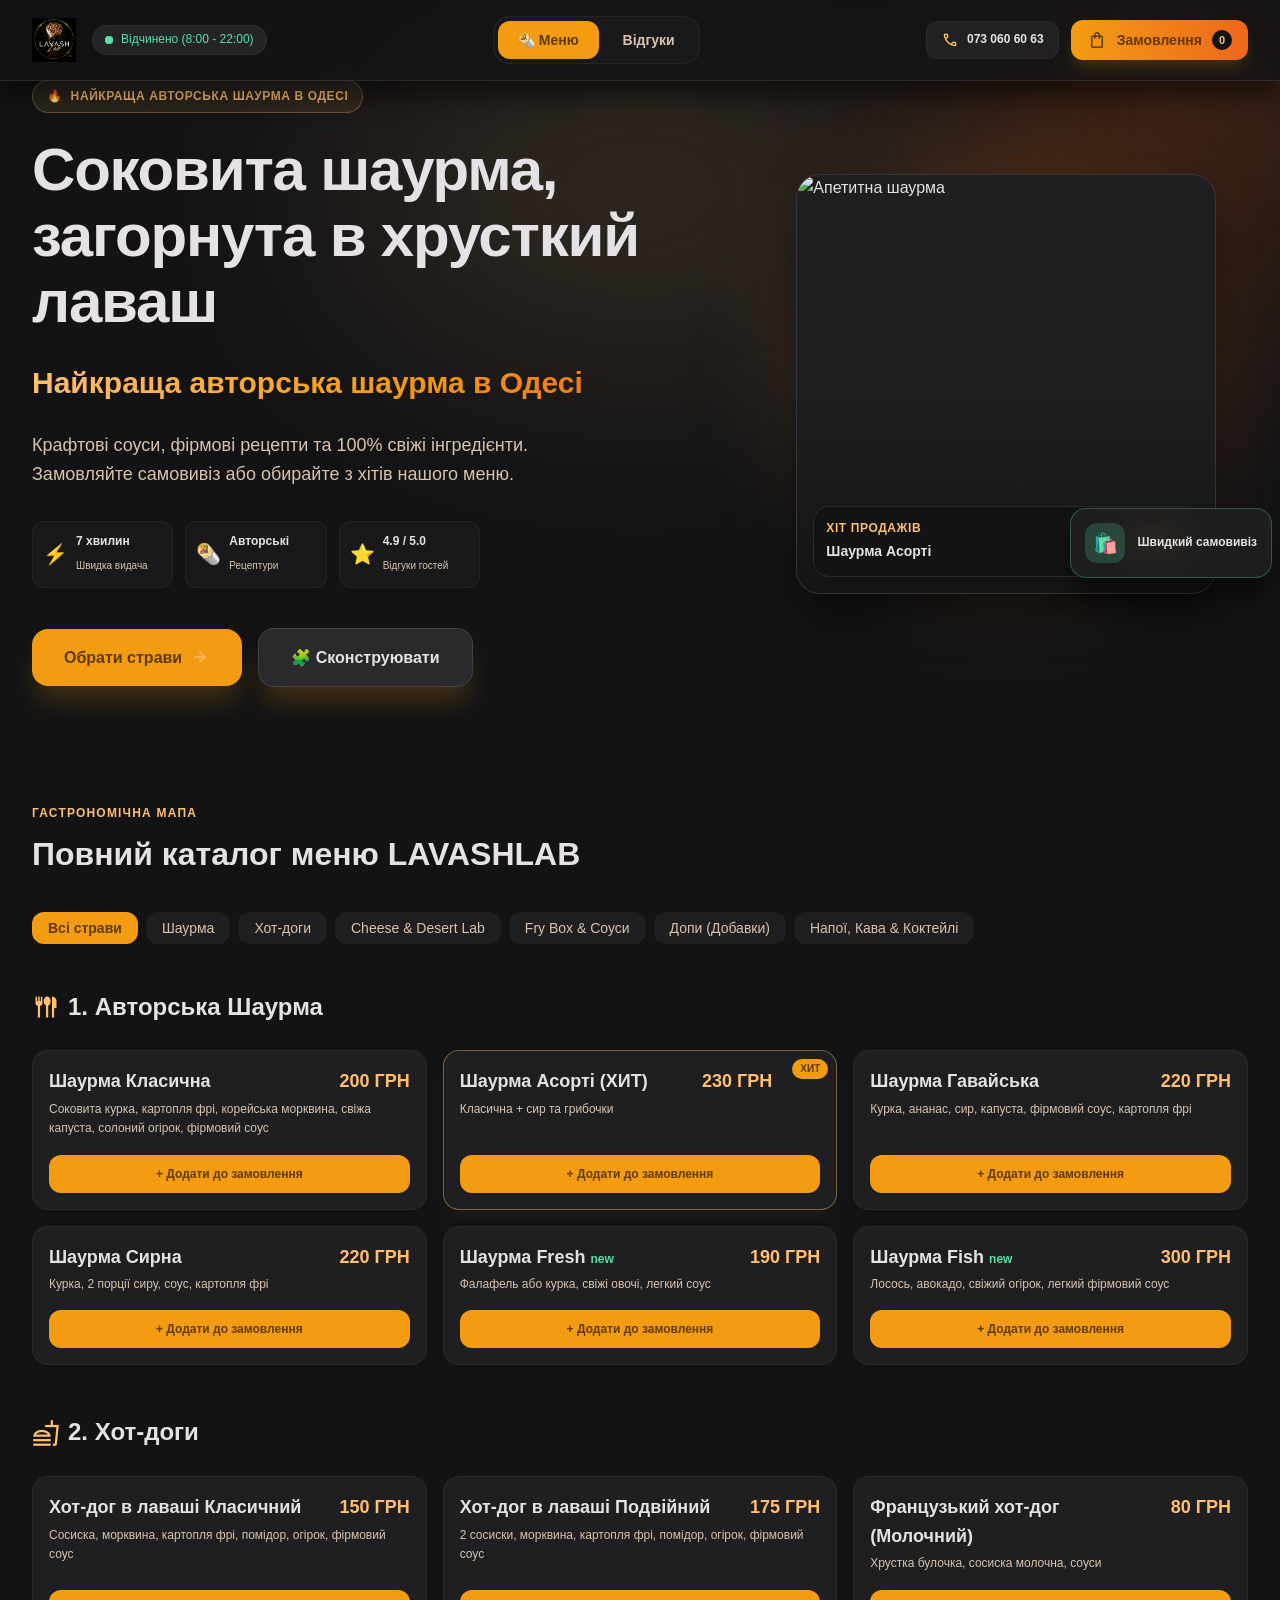
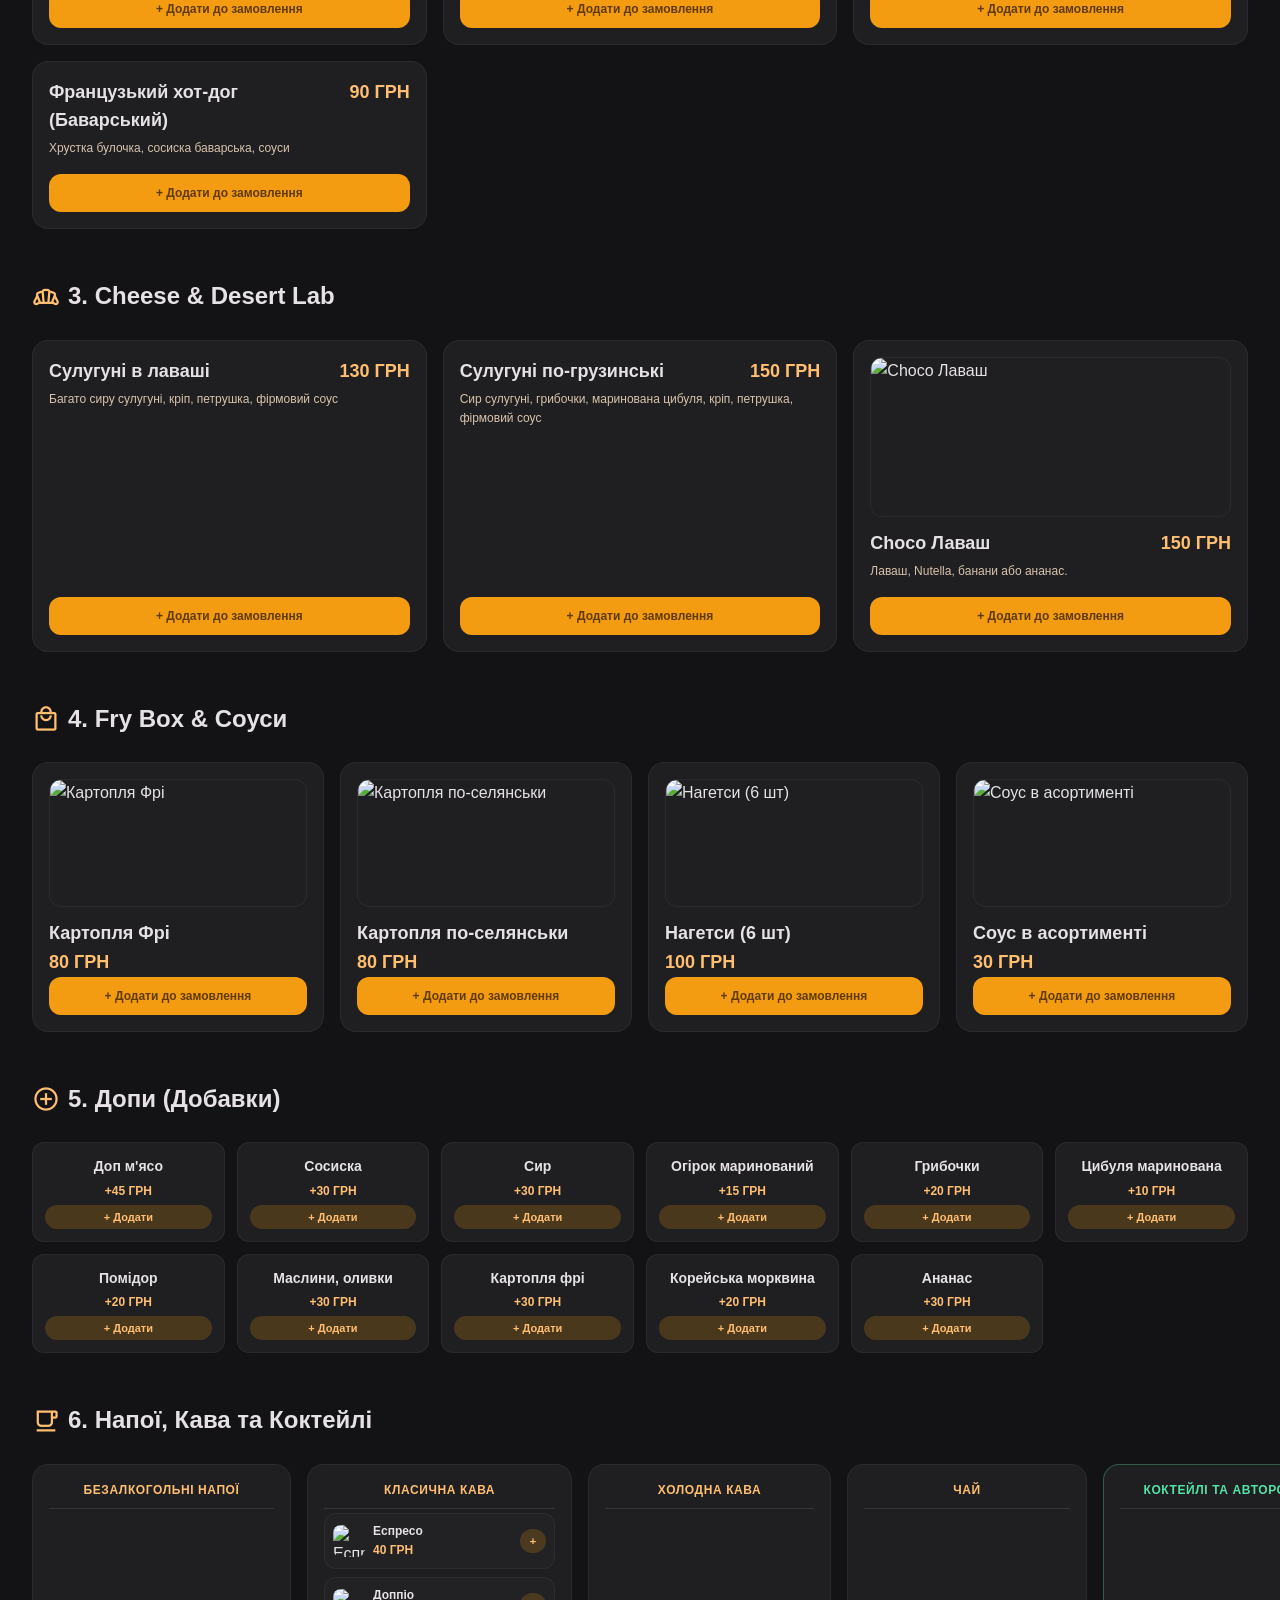
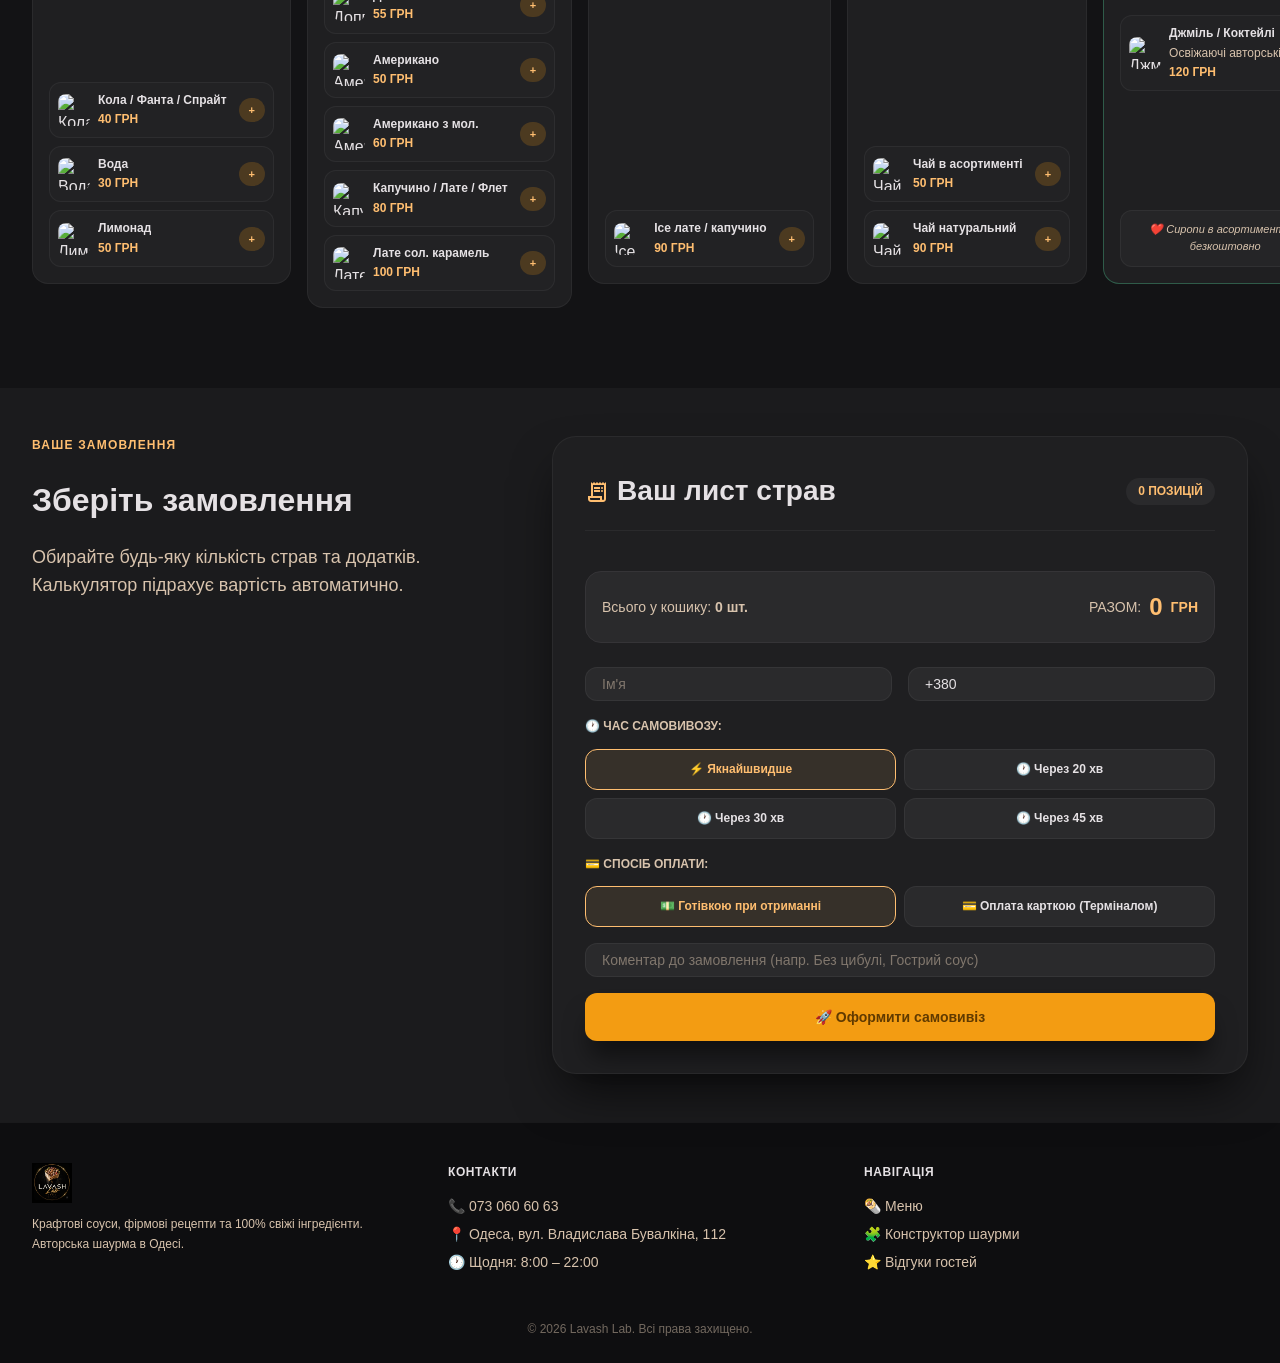
==== commit 173cf940: "Add files via upload" ====
--- a/index.html
+++ b/index.html
@@ -1,1975 +1,488 @@
-<!doctype html>
-<html class="dark" lang="uk">
-  <head>
-    <meta charset="utf-8" />
-    <meta content="width=device-width, initial-scale=1.0" name="viewport" />
-    <title>Lavash Lab | Авторська шаурма в Одесі</title>
-
-    <!-- Шрифти та іконки -->
-    <link rel="preconnect" href="https://fonts.googleapis.com" />
-    <link rel="preconnect" href="https://fonts.gstatic.com" crossorigin />
-    <link
-      href="https://fonts.googleapis.com/css2?family=Outfit:wght@500;600;700;800&family=Plus+Jakarta+Sans:wght@400;500;600;700&display=swap"
-      rel="stylesheet"
-    />
-    <link
-      href="https://fonts.googleapis.com/css2?family=Material+Symbols+Outlined:opsz,wght,FILL,GRAD@20..48,100..700,0..1,-50..200"
-      rel="stylesheet"
-    />
-
-    <!-- Tailwind CSS -->
-    <script src="https://cdn.tailwindcss.com"></script>
-    <script>
-      tailwind.config = {
-        darkMode: "class",
-        theme: {
-          extend: {
-            colors: {
-              "surface-container-high": "#2a2a2c",
-              "primary-fixed": "#ffddb9",
-              "primary-container": "#f39c12",
-              "tertiary-fixed": "#6ffbbe",
-              "error-container": "#93000a",
-              "inverse-primary": "#865300",
-              "on-background": "#e5e1e4",
-              "surface-tint": "#ffb961",
-              "surface-container-low": "#1b1b1d",
-              outline: "#a18d7a",
-              "on-primary": "#472a00",
-              "on-secondary-fixed": "#351000",
-              tertiary: "#53e3a7",
-              "inverse-surface": "#e5e1e4",
-              "primary-fixed-dim": "#ffb961",
-              "on-secondary-fixed-variant": "#7c2e00",
-              "on-primary-fixed-variant": "#663e00",
-              "surface-container-highest": "#353437",
-              primary: "#ffbe70",
-              "surface-variant": "#353437",
-              surface: "#131315",
-              "tertiary-container": "#2dc68d",
-              "surface-dim": "#131315",
-              "secondary-fixed-dim": "#ffb595",
-              "on-primary-container": "#603a00",
-              "surface-container": "#1f1f21",
-              "outline-variant": "#534434",
-              "inverse-on-surface": "#303032",
-              background: "#131315",
-              "on-tertiary-fixed-variant": "#005236",
-              "on-surface-variant": "#d8c3ad",
-              "on-secondary-container": "#4c1a00",
-              "secondary-fixed": "#ffdbcd",
-              "on-tertiary-container": "#004d33",
-              "on-error-container": "#ffdad6",
-              "on-error": "#690005",
-              "on-tertiary-fixed": "#002113",
-              "on-surface": "#e5e1e4",
-              "secondary-container": "#ee671c",
-              error: "#ffb4ab",
-              "on-primary-fixed": "#2b1700",
-              "surface-container-lowest": "#0e0e10",
-              "on-secondary": "#571e00",
-              "on-tertiary": "#003824",
-              "surface-bright": "#39393b",
-              "tertiary-fixed-dim": "#4edea3",
-              secondary: "#ffb595",
-            },
-            spacing: {
-              "space-2xs": "0.25rem",
-              "gutter-tablet": "1.5rem",
-              "gutter-mobile": "1rem",
-              "gutter-desktop": "2rem",
-              "space-xs": "0.5rem",
-              "space-md": "1rem",
-              "container-max": "1280px",
-              "space-3xl": "4rem",
-              "space-2xl": "3rem",
-              "space-sm": "0.75rem",
-              "space-xl": "2rem",
-              "space-lg": "1.5rem",
-            },
-            fontFamily: {
-              "body-sm": ["Plus Jakarta Sans"],
-              "headline-md": ["Outfit"],
-              "display-hero": ["Outfit"],
-              "price-currency": ["Plus Jakarta Sans"],
-              "headline-xl": ["Outfit"],
-              "label-badge": ["Outfit"],
-              "headline-xl-mobile": ["Outfit"],
-              "display-hero-mobile": ["Outfit"],
-              "headline-sm": ["Outfit"],
-              "price-num": ["Outfit"],
-              "body-md": ["Plus Jakarta Sans"],
-              "body-lg": ["Plus Jakarta Sans"],
-              "headline-lg": ["Outfit"],
-            },
-          },
-        },
-      };
-    </script>
-    <style>
-      @layer base {
-        html,
-        body {
-          margin: 0;
-          padding: 0;
-          scroll-behavior: smooth;
-        }
-        body {
-          overscroll-behavior: none;
-        }
-      }
-      ::-webkit-scrollbar {
-        display: none;
-      }
-    </style>
-  </head>
-  <body
-    class="bg-background font-body-md text-on-surface antialiased selection:bg-primary-container selection:text-on-primary-container"
-  >
-    <!-- ГЕОМЕТРИЧНИЙ ТА СВІТЛОВИЙ ФОН ШАПКИ -->
-    <div class="relative overflow-hidden bg-background pt-20 pb-12 lg:pb-20">
-      <!-- Неонові градієнтні плями на фоні -->
-      <div class="absolute top-10 left-1/2 -translate-x-1/2 w-[600px] h-[300px] bg-primary/15 blur-[120px] rounded-full pointer-events-none"></div>
-      <div class="absolute -top-20 -right-20 w-[400px] h-[400px] bg-secondary-container/20 blur-[100px] rounded-full pointer-events-none"></div>
-
-      <!-- ФІКСОВАНИЙ СКЛЯНИЙ НАВІГАТОР (HEADER) -->
-      <header class="fixed top-0 left-0 w-full z-50 bg-surface/80 backdrop-blur-md border-b border-white/10 shadow-xl transition-all">
-        <div class="max-w-[1280px] mx-auto h-20 px-4 md:px-8 flex items-center justify-between gap-4">
-          
-          <!-- Логотип та статус -->
-          <div class="flex items-center gap-4">
-            <a href="#" class="flex items-center gap-2 group">
-              <img
-                src="logo.jpg" 
-                alt="Lavash Lab Logo" 
-                class="h-11 w-auto transition-transform group-hover:scale-105" 
-              />
-            </a>
-
-            <div class="hidden sm:flex items-center gap-2 px-3 py-1 rounded-full bg-surface-container-high/80 border border-white/5 text-xs">
-              <span class="relative flex h-2 w-2">
-                <span class="animate-ping absolute inline-flex h-full w-full rounded-full bg-tertiary opacity-75"></span>
-                <span class="relative inline-flex rounded-full h-2 w-2 bg-tertiary"></span>
-              </span>
-              <span class="text-tertiary font-medium">Відчинено (8:00 - 22:00)</span>
-            </div>
-          </div>
-
-          <!-- Меню навігації -->
-          <nav class="hidden md:flex items-center gap-1 p-1 bg-surface-container-low/90 rounded-2xl border border-white/5">
-            <a href="#menu-catalog" class="px-5 py-2 rounded-xl text-sm font-semibold bg-primary-container text-on-primary-container transition-all hover:shadow-lg hover:shadow-primary/20">
-              🌯 Меню
-            </a>
-            <a href="reviews.html" class="px-5 py-2 rounded-xl text-sm font-semibold text-on-surface-variant hover:text-on-surface hover:bg-white/5 transition-all">
-              Відгуки
-            </a>
-          </nav>
-
-          <!-- Контакти та Кошик -->
-          <div class="flex items-center gap-3">
-            <a href="tel:0730606063" class="hidden lg:flex items-center gap-2 px-3.5 py-2 rounded-xl bg-surface-container-high/60 border border-white/5 text-xs font-semibold text-on-surface hover:border-primary/40 transition-all">
-              <span class="material-symbols-outlined text-primary text-[18px]">call</span>
-              <span>073 060 60 63</span>
-            </a>
-
-            <!-- КНОПКА ЗАМОВЛЕННЯ -->
-            <button 
-              onclick="scrollToBuilder()" 
-              class="relative flex items-center gap-2.5 px-4 py-2.5 rounded-xl bg-gradient-to-r from-primary-container to-secondary-container text-on-primary-container font-bold text-sm shadow-lg shadow-primary-container/20 hover:scale-105 transition-all active:scale-95 cursor-pointer"
-            >
-              <span class="material-symbols-outlined text-[20px]">shopping_bag</span>
-              <span class="hidden sm:inline">Замовлення</span>
-              <span id="header-cart-badge" class="flex h-5 min-w-[20px] items-center justify-center rounded-full bg-surface text-primary text-[11px] font-bold px-1">
-                0
-              </span>
-            </button>
-          </div>
-        </div>
-      </header>
-
-      <!-- ОСНОВНА ГЕРОЙ-ШАПКА (HERO BANNER) -->
-      <section class="max-w-[1280px] mx-auto px-4 md:px-8 pt-8 lg:pt-12">
-        <div class="grid grid-cols-1 lg:grid-cols-12 gap-10 items-center">
-          
-          <!-- Текстовий блок -->
-          <div class="lg:col-span-7 flex flex-col gap-6 text-left z-10">
-            
-            <!-- Бейдж хіт -->
-            <div class="inline-flex items-center gap-2 px-3.5 py-1.5 rounded-full bg-primary/10 border border-primary/30 text-primary w-fit text-xs font-bold uppercase tracking-wider">
-              <span class="animate-bounce">🔥</span>
-              <span>Найкраща авторська шаурма в Одесі</span>
-            </div>
-
-            <!-- Головний заголовок -->
-            <h1 class="text-4xl sm:text-5xl lg:text-6xl font-extrabold text-on-surface leading-[1.1] tracking-tight">
-              Соковита шаурма, <br class="hidden sm:inline" />
-              <span class="text-transparent bg-clip-text bg-gradient-to-r from-primary via-primary-container to-secondary">
-                загорнута в хрусткий лаваш
-              </span>
-            </h1>
-
-            <!-- Опис -->
-            <p class="text-base sm:text-lg text-on-surface-variant max-w-xl font-normal leading-relaxed">
-              Крафтові соуси, фірмові рецепти та 100% свіжі інгредієнти. Замовляйте самовивіз або обирайте з хітів нашого меню.
-            </p>
-
-            <!-- Переваги в іконках -->
-            <div class="grid grid-cols-3 gap-3 py-2 max-w-md">
-              <div class="flex items-center gap-2 p-2.5 rounded-xl bg-surface-container/60 border border-white/5">
-                <span class="text-xl">⚡</span>
-                <div class="text-xs">
-                  <span class="block font-bold text-on-surface">7 хвилин</span>
-                  <span class="text-on-surface-variant text-[10px]">Швидка видача</span>
-                </div>
-              </div>
-              <div class="flex items-center gap-2 p-2.5 rounded-xl bg-surface-container/60 border border-white/5">
-                <span class="text-xl">🌯</span>
-                <div class="text-xs">
-                  <span class="block font-bold text-on-surface">Авторські</span>
-                  <span class="text-on-surface-variant text-[10px]">Рецептури</span>
-                </div>
-              </div>
-              <div class="flex items-center gap-2 p-2.5 rounded-xl bg-surface-container/60 border border-white/5">
-                <span class="text-xl">⭐</span>
-                <div class="text-xs">
-                  <span class="block font-bold text-on-surface">4.9 / 5.0</span>
-                  <span class="text-on-surface-variant text-[10px]">Відгуки гостей</span>
-                </div>
-              </div>
-            </div>
-
-            <!-- Кнопки дій -->
-            <div class="flex flex-wrap items-center gap-4 pt-2">
-              <a 
-                href="#menu-catalog" 
-                class="px-8 py-4 rounded-2xl bg-primary-container hover:bg-secondary-container text-on-primary-container font-extrabold text-base transition-all shadow-xl shadow-primary-container/20 hover:scale-105 active:scale-95 flex items-center gap-2"
-              >
-                <span>Обрати страви</span>
-                <span class="material-symbols-outlined text-[20px]">arrow_forward</span>
-              </a>
-              <a 
-                href="#builder-section" 
-                class="px-6 py-4 rounded-2xl bg-surface-container-high hover:bg-surface-container-highest text-on-surface font-bold text-base border border-white/10 transition-all hover:border-primary/40"
-              >
-                🧩 Сконструювати
-              </a>
-            </div>
-          </div>
-
-          <!-- Візуальний блок -->
-          <div class="lg:col-span-5 relative flex justify-center items-center">
-            
-            <!-- Фонове світіння -->
-            <div class="absolute w-[280px] h-[280px] sm:w-[360px] sm:h-[360px] bg-gradient-to-tr from-primary/30 to-secondary-container/40 rounded-full blur-3xl -z-0"></div>
-
-            <!-- Головне фото -->
-            <div class="relative z-10 w-full max-w-[420px] aspect-square rounded-3xl overflow-hidden border border-white/10 bg-surface-container shadow-2xl group">
-              <img 
-                src="https://images.unsplash.com/photo-1529006557810-274b9b2fc783?auto=format&fit=crop&w=1000&q=80" 
-                alt="Апетитна шаурма" 
-                class="w-full h-full object-cover object-center group-hover:scale-105 transition-transform duration-500"
-              />
-              <div class="absolute inset-0 bg-gradient-to-t from-background/90 via-transparent to-transparent"></div>
-              
-              <div class="absolute bottom-4 left-4 right-4 p-3 rounded-2xl bg-surface/80 backdrop-blur-md border border-white/10 flex items-center justify-between">
-                <div>
-                  <span class="text-xs text-primary font-bold uppercase tracking-wider block">Хіт продажів</span>
-                  <span class="text-sm font-bold text-on-surface">Шаурма Асорті</span>
-                </div>
-                <span class="px-3 py-1.5 rounded-xl bg-primary-container text-on-primary-container font-black text-sm">
-                  230 ₴
-                </span>
-              </div>
-            </div>
-
-            <!-- Плаваюча картка: Самовивіз -->
-            <div class="absolute -bottom-6 -right-2 sm:bottom-4 sm:-right-6 z-20 p-3.5 rounded-2xl bg-surface-container/95 border border-tertiary/30 backdrop-blur-md shadow-xl flex items-center gap-3">
-              <div class="w-10 h-10 rounded-xl bg-tertiary/20 flex items-center justify-center text-xl text-tertiary">
-                🛍️
-              </div>
-              <div>
-                <span class="block text-xs font-bold text-on-surface">Швидкий самовивіз</span>
-              </div>
-            </div>
-
-          </div>
-
-        </div>
-      </section> 
-    </div>
-
-    <!-- ОСНОВНИЙ КОНТЕНТ -->
-    <main class="w-full bg-background">
-      <!-- МЕНЮ КАТАЛОГ -->
-      <section class="w-full py-space-xl bg-background" id="menu-catalog">
-        <div
-          class="max-w-[1280px] mx-auto px-gutter-mobile lg:px-gutter-desktop"
-        >
-          <div
-            class="flex flex-col md:flex-row md:items-end justify-between gap-space-md mb-space-xl"
-          >
-            <div>
-              <span
-                class="font-label-badge text-label-badge text-primary uppercase tracking-widest"
-                >Гастрономічна мапа</span
-              >
-              <h2
-                class="font-headline-xl text-headline-xl text-on-surface mt-1"
-              >
-                Повний каталог меню LAVASHLAB
-              </h2>
-            </div>
-          </div>
-
-          <!-- Фільтри категорій -->
-          <div
-            class="flex items-center gap-space-xs overflow-x-auto pb-space-sm mb-space-xl no-scrollbar"
-            id="menu-filter-tabs"
-          >
-            <button
-              class="cat-btn px-space-md py-space-xs rounded-xl font-headline-sm whitespace-nowrap transition-all bg-primary-container text-on-primary-container font-bold"
-              data-cat="all"
-              onclick="filterMenu('all')"
-            >
-              Всі страви
-            </button>
-            <button
-              class="cat-btn px-space-md py-space-xs rounded-xl font-headline-sm whitespace-nowrap transition-all bg-surface-container text-on-surface-variant hover:text-on-surface"
-              data-cat="shawarma"
-              onclick="filterMenu('shawarma')"
-            >
-              Шаурма
-            </button>
-            <button
-              class="cat-btn px-space-md py-space-xs rounded-xl font-headline-sm whitespace-nowrap transition-all bg-surface-container text-on-surface-variant hover:text-on-surface"
-              data-cat="hotdogs"
-              onclick="filterMenu('hotdogs')"
-            >
-              Хот-доги
-            </button>
-            <button
-              class="cat-btn px-space-md py-space-xs rounded-xl font-headline-sm whitespace-nowrap transition-all bg-surface-container text-on-surface-variant hover:text-on-surface"
-              data-cat="cheese-desert"
-              onclick="filterMenu('cheese-desert')"
-            >
-              Cheese &amp; Desert Lab
-            </button>
-            <button
-              class="cat-btn px-space-md py-space-xs rounded-xl font-headline-sm whitespace-nowrap transition-all bg-surface-container text-on-surface-variant hover:text-on-surface"
-              data-cat="fry-box"
-              onclick="filterMenu('fry-box')"
-            >
-              Fry Box &amp; Соуси
-            </button>
-            <button
-              class="cat-btn px-space-md py-space-xs rounded-xl font-headline-sm whitespace-nowrap transition-all bg-surface-container text-on-surface-variant hover:text-on-surface"
-              data-cat="dopi"
-              onclick="filterMenu('dopi')"
-            >
-              Допи (Добавки)
-            </button>
-            <button
-              class="cat-btn px-space-md py-space-xs rounded-xl font-headline-sm whitespace-nowrap transition-all bg-surface-container text-on-surface-variant hover:text-on-surface"
-              data-cat="drinks"
-              onclick="filterMenu('drinks')"
-            >
-              Напої, Кава &amp; Коктейлі
-            </button>
-          </div>
-
-          <!-- 1. ШАУРМА В ЛАВАШІ -->
-          <div
-            class="menu-section mb-space-2xl scroll-mt-28"
-            data-section="shawarma"
-          >
-            <h3
-              class="font-headline-lg text-headline-lg text-on-surface flex items-center gap-2 mb-space-lg"
-            >
-              <span class="material-symbols-outlined text-primary text-[28px]"
-                >flatware</span
-              >
-              <span>1. Авторська Шаурма</span>
-            </h3>
-            <div
-              class="grid grid-cols-1 md:grid-cols-2 lg:grid-cols-3 gap-space-md"
-            >
-              <div
-                class="p-space-md rounded-2xl bg-surface-container border border-white/5 flex flex-col justify-between hover:border-primary/30 transition-all"
-              >
-                <div>
-                  <div class="flex items-start justify-between gap-2 mb-1">
-                    <h4
-                      class="font-headline-sm text-on-surface font-bold text-lg"
-                    >
-                      Шаурма Класична
-                    </h4>
-                    <span
-                      class="text-primary font-bold text-lg font-price-num whitespace-nowrap"
-                      >200 ГРН</span
-                    >
-                  </div>
-                  <p class="text-xs text-on-surface-variant mb-4">
-                    Соковита курка, картопля фрі, корейська морквина, свіжа
-                    капуста, солоний огірок, фірмовий соус
-                  </p>
-                </div>
-                <button
-                  onclick="openDopiModal('Шаурма Класична', 200)"
-                  class="w-full py-2 rounded-xl bg-primary-container text-on-primary-container font-bold text-xs hover:bg-secondary-container transition-all active:scale-95"
-                >
-                  + Додати до замовлення
-                </button>
-              </div>
-
-              <div
-                class="p-space-md rounded-2xl bg-surface-container border border-primary/40 flex flex-col justify-between hover:border-primary transition-all shadow-lg shadow-primary/5 relative overflow-hidden"
-              >
-                <span
-                  class="absolute top-2 right-2 bg-primary-container text-on-primary-container text-[10px] font-bold px-2 py-0.5 rounded-full uppercase"
-                  >ХИТ</span
-                >
-                <div>
-                  <div
-                    class="flex items-start justify-between gap-2 mb-1 pr-12"
-                  >
-                    <h4
-                      class="font-headline-sm text-on-surface font-bold text-lg"
-                    >
-                      Шаурма Асорті (ХИТ)
-                    </h4>
-                    <span
-                      class="text-primary font-bold text-lg font-price-num whitespace-nowrap"
-                      >230 ГРН</span
-                    >
-                  </div>
-                  <p class="text-xs text-on-surface-variant mb-4">
-                    Класична + сир та грибочки
-                  </p>
-                </div>
-                <button
-                  onclick="openDopiModal('Шаурма Асорті (ХИТ)', 230)"
-                  class="w-full py-2 rounded-xl bg-primary-container text-on-primary-container font-bold text-xs hover:bg-secondary-container transition-all active:scale-95"
-                >
-                  + Додати до замовлення
-                </button>
-              </div>
-
-              <div
-                class="p-space-md rounded-2xl bg-surface-container border border-white/5 flex flex-col justify-between hover:border-primary/30 transition-all"
-              >
-                <div>
-                  <div class="flex items-start justify-between gap-2 mb-1">
-                    <h4
-                      class="font-headline-sm text-on-surface font-bold text-lg"
-                    >
-                      Шаурма Гавайська
-                    </h4>
-                    <span
-                      class="text-primary font-bold text-lg font-price-num whitespace-nowrap"
-                      >220 ГРН</span
-                    >
-                  </div>
-                  <p class="text-xs text-on-surface-variant mb-4">
-                    Курка, ананас, сир, капуста, фірмовий соус, картопля фрі
-                  </p>
-                </div>
-                <button
-                  onclick="openDopiModal('Шаурма Гавайська', 220)"
-                  class="w-full py-2 rounded-xl bg-primary-container text-on-primary-container font-bold text-xs hover:bg-secondary-container transition-all active:scale-95"
-                >
-                  + Додати до замовлення
-                </button>
-              </div>
-
-              <div
-                class="p-space-md rounded-2xl bg-surface-container border border-white/5 flex flex-col justify-between hover:border-primary/30 transition-all"
-              >
-                <div>
-                  <div class="flex items-start justify-between gap-2 mb-1">
-                    <h4
-                      class="font-headline-sm text-on-surface font-bold text-lg"
-                    >
-                      Шаурма Сирна
-                    </h4>
-                    <span
-                      class="text-primary font-bold text-lg font-price-num whitespace-nowrap"
-                      >220 ГРН</span
-                    >
-                  </div>
-                  <p class="text-xs text-on-surface-variant mb-4">
-                    Курка, 2 порції сиру, соус, картопля фрі
-                  </p>
-                </div>
-                <button
-                  onclick="openDopiModal('Шаурма Сирна', 220)"
-                  class="w-full py-2 rounded-xl bg-primary-container text-on-primary-container font-bold text-xs hover:bg-secondary-container transition-all active:scale-95"
-                >
-                  + Додати до замовлення
-                </button>
-              </div>
-
-              <div
-                class="p-space-md rounded-2xl bg-surface-container border border-white/5 flex flex-col justify-between hover:border-primary/30 transition-all"
-              >
-                <div>
-                  <div class="flex items-start justify-between gap-2 mb-1">
-                    <h4
-                      class="font-headline-sm text-on-surface font-bold text-lg"
-                    >
-                      Шаурма Fresh
-                      <span class="text-tertiary text-xs">new</span>
-                    </h4>
-                    <span
-                      class="text-primary font-bold text-lg font-price-num whitespace-nowrap"
-                      >190 ГРН</span
-                    >
-                  </div>
-                  <p class="text-xs text-on-surface-variant mb-4">
-                    Фалафель або курка, свіжі овочі, легкий соус
-                  </p>
-                </div>
-                <button
-                  onclick="openDopiModal('Шаурма Fresh', 190)"
-                  class="w-full py-2 rounded-xl bg-primary-container text-on-primary-container font-bold text-xs hover:bg-secondary-container transition-all active:scale-95"
-                >
-                  + Додати до замовлення
-                </button>
-              </div>
-
-              <div
-                class="p-space-md rounded-2xl bg-surface-container border border-white/5 flex flex-col justify-between hover:border-primary/30 transition-all"
-              >
-                <div>
-                  <div class="flex items-start justify-between gap-2 mb-1">
-                    <h4
-                      class="font-headline-sm text-on-surface font-bold text-lg"
-                    >
-                      Шаурма Fish <span class="text-tertiary text-xs">new</span>
-                    </h4>
-                    <span
-                      class="text-primary font-bold text-lg font-price-num whitespace-nowrap"
-                      >300 ГРН</span
-                    >
-                  </div>
-                  <p class="text-xs text-on-surface-variant mb-4">
-                    Лосось, авокадо, свіжий огірок, легкий фірмовий соус
-                  </p>
-                </div>
-                <button
-                  onclick="openDopiModal('Шаурма Fish', 300)"
-                  class="w-full py-2 rounded-xl bg-primary-container text-on-primary-container font-bold text-xs hover:bg-secondary-container transition-all active:scale-95"
-                >
-                  + Додати до замовлення
-                </button>
-              </div>
-            </div>
-          </div>
-
-          <!-- 2. ХОТ-ДОГИ -->
-          <div
-            class="menu-section mb-space-2xl scroll-mt-28"
-            data-section="hotdogs"
-          >
-            <h3
-              class="font-headline-lg text-headline-lg text-on-surface flex items-center gap-2 mb-space-lg"
-            >
-              <span class="material-symbols-outlined text-primary text-[28px]"
-                >fastfood</span
-              >
-              <span>2. Хот-доги</span>
-            </h3>
-            <div
-              class="grid grid-cols-1 md:grid-cols-2 lg:grid-cols-3 gap-space-md"
-            >
-              <div
-                class="p-space-md rounded-2xl bg-surface-container border border-white/5 flex flex-col justify-between hover:border-primary/30 transition-all"
-              >
-                <div>
-                  <div class="flex items-start justify-between gap-2 mb-1">
-                    <h4
-                      class="font-headline-sm text-on-surface font-bold text-lg"
-                    >
-                      Хот-дог в лаваші Класичний
-                    </h4>
-                    <span
-                      class="text-primary font-bold text-lg font-price-num whitespace-nowrap"
-                      >150 ГРН</span
-                    >
-                  </div>
-                  <p class="text-xs text-on-surface-variant mb-4">
-                    Сосиска, морквина, картопля фрі, помідор, огірок, фірмовий
-                    соус
-                  </p>
-                </div>
-                <button
-                  onclick="addToCart('Хот-дог в лаваші Класичний', 150)"
-                  class="w-full py-2 rounded-xl bg-primary-container text-on-primary-container font-bold text-xs hover:bg-secondary-container transition-all active:scale-95"
-                >
-                  + Додати до замовлення
-                </button>
-              </div>
-
-              <div
-                class="p-space-md rounded-2xl bg-surface-container border border-white/5 flex flex-col justify-between hover:border-primary/30 transition-all"
-              >
-                <div>
-                  <div class="flex items-start justify-between gap-2 mb-1">
-                    <h4
-                      class="font-headline-sm text-on-surface font-bold text-lg"
-                    >
-                      Хот-дог в лаваші Подвійний
-                    </h4>
-                    <span
-                      class="text-primary font-bold text-lg font-price-num whitespace-nowrap"
-                      >175 ГРН</span
-                    >
-                  </div>
-                  <p class="text-xs text-on-surface-variant mb-4">
-                    2 сосиски, морквина, картопля фрі, помідор, огірок, фірмовий
-                    соус
-                  </p>
-                </div>
-                <button
-                  onclick="addToCart('Хот-дог в лаваші Подвійний', 175)"
-                  class="w-full py-2 rounded-xl bg-primary-container text-on-primary-container font-bold text-xs hover:bg-secondary-container transition-all active:scale-95"
-                >
-                  + Додати до замовлення
-                </button>
-              </div>
-
-              <div
-                class="p-space-md rounded-2xl bg-surface-container border border-white/5 flex flex-col justify-between hover:border-primary/30 transition-all"
-              >
-                <div>
-                  <div class="flex items-start justify-between gap-2 mb-1">
-                    <h4
-                      class="font-headline-sm text-on-surface font-bold text-lg"
-                    >
-                      Французький хот-дог (Молочний)
-                    </h4>
-                    <span
-                      class="text-primary font-bold text-lg font-price-num whitespace-nowrap"
-                      >80 ГРН</span
-                    >
-                  </div>
-                  <p class="text-xs text-on-surface-variant mb-4">
-                    Хрустка булочка, сосиска молочна, соуси
-                  </p>
-                </div>
-                <button
-                  onclick="addToCart('Французький хот-дог (Молочний)', 80)"
-                  class="w-full py-2 rounded-xl bg-primary-container text-on-primary-container font-bold text-xs hover:bg-secondary-container transition-all active:scale-95"
-                >
-                  + Додати до замовлення
-                </button>
-              </div>
-
-              <div
-                class="p-space-md rounded-2xl bg-surface-container border border-white/5 flex flex-col justify-between hover:border-primary/30 transition-all"
-              >
-                <div>
-                  <div class="flex items-start justify-between gap-2 mb-1">
-                    <h4
-                      class="font-headline-sm text-on-surface font-bold text-lg"
-                    >
-                      Французький хот-дог (Баварський)
-                    </h4>
-                    <span
-                      class="text-primary font-bold text-lg font-price-num whitespace-nowrap"
-                      >90 ГРН</span
-                    >
-                  </div>
-                  <p class="text-xs text-on-surface-variant mb-4">
-                    Хрустка булочка, сосиска баварська, соуси
-                  </p>
-                </div>
-                <button
-                  onclick="addToCart('Французький хот-дог (Баварський)', 90)"
-                  class="w-full py-2 rounded-xl bg-primary-container text-on-primary-container font-bold text-xs hover:bg-secondary-container transition-all active:scale-95"
-                >
-                  + Додати до замовлення
-                </button>
-              </div>
-            </div>
-          </div>
-
-          <!-- 3. CHEESE & DESERT LAB -->
-          <div
-            class="menu-section mb-space-2xl scroll-mt-28"
-            data-section="cheese-desert"
-          >
-            <h3
-              class="font-headline-lg text-headline-lg text-on-surface flex items-center gap-2 mb-space-lg"
-            >
-              <span class="material-symbols-outlined text-primary text-[28px]"
-                >bakery_dining</span
-              >
-              <span>3. Cheese &amp; Desert Lab</span>
-            </h3>
-            <div
-              class="grid grid-cols-1 md:grid-cols-2 lg:grid-cols-3 gap-space-md"
-            >
-              <div
-                class="p-space-md rounded-2xl bg-surface-container border border-white/5 flex flex-col justify-between hover:border-primary/30 transition-all"
-              >
-                <div>
-                  <div class="flex items-start justify-between gap-2 mb-1">
-                    <h4
-                      class="font-headline-sm text-on-surface font-bold text-lg"
-                    >
-                      Сулугуні в лаваші
-                    </h4>
-                    <span
-                      class="text-primary font-bold text-lg font-price-num whitespace-nowrap"
-                      >130 ГРН</span
-                    >
-                  </div>
-                  <p class="text-xs text-on-surface-variant mb-4">
-                    Багато сиру сулугуні, кріп, петрушка, фірмовий соус
-                  </p>
-                </div>
-                <button
-                  onclick="addToCart('Сулугуні в лаваші', 130)"
-                  class="w-full py-2 rounded-xl bg-primary-container text-on-primary-container font-bold text-xs hover:bg-secondary-container transition-all active:scale-95"
-                >
-                  + Додати до замовлення
-                </button>
-              </div>
-
-              <div
-                class="p-space-md rounded-2xl bg-surface-container border border-white/5 flex flex-col justify-between hover:border-primary/30 transition-all"
-              >
-                <div>
-                  <div class="flex items-start justify-between gap-2 mb-1">
-                    <h4
-                      class="font-headline-sm text-on-surface font-bold text-lg"
-                    >
-                      Сулугуні по-грузинські
-                    </h4>
-                    <span
-                      class="text-primary font-bold text-lg font-price-num whitespace-nowrap"
-                      >150 ГРН</span
-                    >
-                  </div>
-                  <p class="text-xs text-on-surface-variant mb-4">
-                    Сир сулугуні, грибочки, маринована цибуля, кріп, петрушка,
-                    фірмовий соус
-                  </p>
-                </div>
-                <button
-                  onclick="addToCart('Сулугуні по-грузинські', 150)"
-                  class="w-full py-2 rounded-xl bg-primary-container text-on-primary-container font-bold text-xs hover:bg-secondary-container transition-all active:scale-95"
-                >
-                  + Додати до замовлення
-                </button>
-              </div>
-
-              <!-- Хіт Десерт Choco Лаваш з використанням зображення з drinks.html -->
-              <div
-                class="p-space-md rounded-2xl bg-surface-container border border-white/5 flex flex-col justify-between hover:border-primary/30 transition-all group"
-              >
-                <div>
-                  <div class="w-full h-40 rounded-xl overflow-hidden mb-3 border border-white/5">
-                    <img 
-                      src="https://images.unsplash.com/photo-1565299585323-38d6b0865b47?q=80&w=800&auto=format&fit=crop" 
-                      alt="Choco Лаваш" 
-                      class="w-full h-full object-cover group-hover:scale-105 transition-transform duration-300" 
-                    />
-                  </div>
-                  <div class="flex items-start justify-between gap-2 mb-1">
-                    <h4
-                      class="font-headline-sm text-on-surface font-bold text-lg"
-                    >
-                      Choco Лаваш
-                    </h4>
-                    <span
-                      class="text-primary font-bold text-lg font-price-num whitespace-nowrap"
-                      >150 ГРН</span
-                    >
-                  </div>
-                  <p class="text-xs text-on-surface-variant mb-4">
-                    Лаваш, Nutella, банани або ананас.
-                  </p>
-                </div>
-                <button
-                  onclick="addToCart('Choco Лаваш', 150)"
-                  class="w-full py-2 rounded-xl bg-primary-container text-on-primary-container font-bold text-xs hover:bg-secondary-container transition-all active:scale-95"
-                >
-                  + Додати до замовлення
-                </button>
-              </div>
-            </div>
-          </div>
-
-          <!-- 4. FRY BOX & СОУСИ -->
-          <div
-            class="menu-section mb-space-2xl scroll-mt-28"
-            data-section="fry-box"
-          >
-            <h3
-              class="font-headline-lg text-headline-lg text-on-surface flex items-center gap-2 mb-space-lg"
-            >
-              <span class="material-symbols-outlined text-primary text-[28px]"
-                >local_mall</span
-              >
-              <span>4. Fry Box &amp; Соуси</span>
-            </h3>
-            <div
-              class="grid grid-cols-1 md:grid-cols-2 lg:grid-cols-4 gap-space-md"
-            >
-              <div
-                class="p-space-md rounded-2xl bg-surface-container border border-white/5 flex flex-col justify-between hover:border-primary/30 transition-all group"
-              >
-                <div>
-                  <div class="w-full h-32 rounded-xl overflow-hidden mb-3 border border-white/5">
-                    <img src="https://images.unsplash.com/photo-1573080496219-bb080dd4f877?q=80&w=800&auto=format&fit=crop" alt="Картопля Фрі" class="w-full h-full object-cover group-hover:scale-105 transition-transform duration-300">
-                  </div>
-                  <h4
-                    class="font-headline-sm text-on-surface font-bold text-lg"
-                  >
-                    Картопля Фрі
-                  </h4>
-                  <span
-                    class="text-primary font-bold text-lg font-price-num block mt-1 mb-4"
-                    >80 ГРН</span
-                  >
-                </div>
-                <button
-                  onclick="addToCart('Картопля Фрі', 80)"
-                  class="w-full py-2 rounded-xl bg-primary-container text-on-primary-container font-bold text-xs hover:bg-secondary-container transition-all active:scale-95"
-                >
-                  + Додати до замовлення
-                </button>
-              </div>
-
-              <div
-                class="p-space-md rounded-2xl bg-surface-container border border-white/5 flex flex-col justify-between hover:border-primary/30 transition-all group"
-              >
-                <div>
-                  <div class="w-full h-32 rounded-xl overflow-hidden mb-3 border border-white/5">
-                    <img src="https://images.unsplash.com/photo-1630384060421-cb20d0e0649d?q=80&w=800&auto=format&fit=crop" alt="Картопля по-селянськи" class="w-full h-full object-cover group-hover:scale-105 transition-transform duration-300">
-                  </div>
-                  <h4
-                    class="font-headline-sm text-on-surface font-bold text-lg"
-                  >
-                    Картопля по-селянськи
-                  </h4>
-                  <span
-                    class="text-primary font-bold text-lg font-price-num block mt-1 mb-4"
-                    >80 ГРН</span
-                  >
-                </div>
-                <button
-                  onclick="addToCart('Картопля по-селянськи', 80)"
-                  class="w-full py-2 rounded-xl bg-primary-container text-on-primary-container font-bold text-xs hover:bg-secondary-container transition-all active:scale-95"
-                >
-                  + Додати до замовлення
-                </button>
-              </div>
-
-              <div
-                class="p-space-md rounded-2xl bg-surface-container border border-white/5 flex flex-col justify-between hover:border-primary/30 transition-all group"
-              >
-                <div>
-                  <div class="w-full h-32 rounded-xl overflow-hidden mb-3 border border-white/5">
-                    <img src="https://images.unsplash.com/photo-1562967914-608f82629710?q=80&w=800&auto=format&fit=crop" alt="Нагетси" class="w-full h-full object-cover group-hover:scale-105 transition-transform duration-300">
-                  </div>
-                  <h4
-                    class="font-headline-sm text-on-surface font-bold text-lg"
-                  >
-                    Нагетси (6 шт)
-                  </h4>
-                  <span
-                    class="text-primary font-bold text-lg font-price-num block mt-1 mb-4"
-                    >100 ГРН</span
-                  >
-                </div>
-                <button
-                  onclick="addToCart('Нагетси (6 шт)', 100)"
-                  class="w-full py-2 rounded-xl bg-primary-container text-on-primary-container font-bold text-xs hover:bg-secondary-container transition-all active:scale-95"
-                >
-                  + Додати до замовлення
-                </button>
-              </div>
-
-              <div
-                class="p-space-md rounded-2xl bg-surface-container border border-white/5 flex flex-col justify-between hover:border-primary/30 transition-all group"
-              >
-                <div>
-                  <div class="w-full h-32 rounded-xl overflow-hidden mb-3 border border-white/5">
-                    <img src="https://images.unsplash.com/photo-1472476443507-c7a5948772fc?q=80&w=800&auto=format&fit=crop" alt="Соус" class="w-full h-full object-cover group-hover:scale-105 transition-transform duration-300">
-                  </div>
-                  <h4
-                    class="font-headline-sm text-on-surface font-bold text-lg"
-                  >
-                    Соус в асортименті
-                  </h4>
-                  <span
-                    class="text-primary font-bold text-lg font-price-num block mt-1 mb-4"
-                    >30 ГРН</span
-                  >
-                </div>
-                <button
-                  onclick="addToCart('Соус в асортименті', 30)"
-                  class="w-full py-2 rounded-xl bg-primary-container text-on-primary-container font-bold text-xs hover:bg-secondary-container transition-all active:scale-95"
-                >
-                  + Додати до замовлення
-                </button>
-              </div>
-            </div>
-          </div>
-
-          <!-- 5. ДОПИ (ДОБАВКИ) -->
-          <div
-            class="menu-section mb-space-2xl scroll-mt-28"
-            data-section="dopi"
-          >
-            <h3
-              class="font-headline-lg text-headline-lg text-on-surface flex items-center gap-2 mb-space-lg"
-            >
-              <span class="material-symbols-outlined text-primary text-[28px]"
-                >add_circle</span
-              >
-              <span>5. Допи (Добавки)</span>
-            </h3>
-            <div
-              class="grid grid-cols-2 sm:grid-cols-3 md:grid-cols-4 lg:grid-cols-6 gap-space-sm"
-            >
-              <div
-                class="p-3 rounded-xl bg-surface-container border border-white/5 flex flex-col justify-between text-center hover:border-primary/30 transition-all"
-              >
-                <span
-                  class="font-body-sm font-semibold text-on-surface text-xs sm:text-sm"
-                  >Доп м'ясо</span
-                >
-                <span class="text-primary font-bold text-xs my-1">+45 ГРН</span>
-                <button
-                  onclick="addToCart('Доп: М\'ясо', 45)"
-                  class="w-full py-1 rounded-lg bg-primary-container/20 text-primary hover:bg-primary-container hover:text-on-primary-container font-bold text-[11px] transition-all active:scale-95"
-                >
-                  + Додати
-                </button>
-              </div>
-
-              <div
-                class="p-3 rounded-xl bg-surface-container border border-white/5 flex flex-col justify-between text-center hover:border-primary/30 transition-all"
-              >
-                <span
-                  class="font-body-sm font-semibold text-on-surface text-xs sm:text-sm"
-                  >Сосиска</span
-                >
-                <span class="text-primary font-bold text-xs my-1">+30 ГРН</span>
-                <button
-                  onclick="addToCart('Доп: Сосиска', 30)"
-                  class="w-full py-1 rounded-lg bg-primary-container/20 text-primary hover:bg-primary-container hover:text-on-primary-container font-bold text-[11px] transition-all active:scale-95"
-                >
-                  + Додати
-                </button>
-              </div>
-
-              <div
-                class="p-3 rounded-xl bg-surface-container border border-white/5 flex flex-col justify-between text-center hover:border-primary/30 transition-all"
-              >
-                <span
-                  class="font-body-sm font-semibold text-on-surface text-xs sm:text-sm"
-                  >Сир</span
-                >
-                <span class="text-primary font-bold text-xs my-1">+30 ГРН</span>
-                <button
-                  onclick="addToCart('Доп: Сир', 30)"
-                  class="w-full py-1 rounded-lg bg-primary-container/20 text-primary hover:bg-primary-container hover:text-on-primary-container font-bold text-[11px] transition-all active:scale-95"
-                >
-                  + Додати
-                </button>
-              </div>
-
-              <div
-                class="p-3 rounded-xl bg-surface-container border border-white/5 flex flex-col justify-between text-center hover:border-primary/30 transition-all"
-              >
-                <span
-                  class="font-body-sm font-semibold text-on-surface text-xs sm:text-sm"
-                  >Огірок маринований</span
-                >
-                <span class="text-primary font-bold text-xs my-1">+15 ГРН</span>
-                <button
-                  onclick="addToCart('Доп: Огірок маринований', 15)"
-                  class="w-full py-1 rounded-lg bg-primary-container/20 text-primary hover:bg-primary-container hover:text-on-primary-container font-bold text-[11px] transition-all active:scale-95"
-                >
-                  + Додати
-                </button>
-              </div>
-
-              <div
-                class="p-3 rounded-xl bg-surface-container border border-white/5 flex flex-col justify-between text-center hover:border-primary/30 transition-all"
-              >
-                <span
-                  class="font-body-sm font-semibold text-on-surface text-xs sm:text-sm"
-                  >Грибочки</span
-                >
-                <span class="text-primary font-bold text-xs my-1">+20 ГРН</span>
-                <button
-                  onclick="addToCart('Доп: Грибочки', 20)"
-                  class="w-full py-1 rounded-lg bg-primary-container/20 text-primary hover:bg-primary-container hover:text-on-primary-container font-bold text-[11px] transition-all active:scale-95"
-                >
-                  + Додати
-                </button>
-              </div>
-
-              <div
-                class="p-3 rounded-xl bg-surface-container border border-white/5 flex flex-col justify-between text-center hover:border-primary/30 transition-all"
-              >
-                <span
-                  class="font-body-sm font-semibold text-on-surface text-xs sm:text-sm"
-                  >Цибуля маринована</span
-                >
-                <span class="text-primary font-bold text-xs my-1">+10 ГРН</span>
-                <button
-                  onclick="addToCart('Доп: Цибуля маринована', 10)"
-                  class="w-full py-1 rounded-lg bg-primary-container/20 text-primary hover:bg-primary-container hover:text-on-primary-container font-bold text-[11px] transition-all active:scale-95"
-                >
-                  + Додати
-                </button>
-              </div>
-
-              <div
-                class="p-3 rounded-xl bg-surface-container border border-white/5 flex flex-col justify-between text-center hover:border-primary/30 transition-all"
-              >
-                <span
-                  class="font-body-sm font-semibold text-on-surface text-xs sm:text-sm"
-                  >Помідор</span
-                >
-                <span class="text-primary font-bold text-xs my-1">+20 ГРН</span>
-                <button
-                  onclick="addToCart('Доп: Помідор', 20)"
-                  class="w-full py-1 rounded-lg bg-primary-container/20 text-primary hover:bg-primary-container hover:text-on-primary-container font-bold text-[11px] transition-all active:scale-95"
-                >
-                  + Додати
-                </button>
-              </div>
-
-              <div
-                class="p-3 rounded-xl bg-surface-container border border-white/5 flex flex-col justify-between text-center hover:border-primary/30 transition-all"
-              >
-                <span
-                  class="font-body-sm font-semibold text-on-surface text-xs sm:text-sm"
-                  >Маслини, оливки</span
-                >
-                <span class="text-primary font-bold text-xs my-1">+30 ГРН</span>
-                <button
-                  onclick="addToCart('Доп: Маслини, оливки', 30)"
-                  class="w-full py-1 rounded-lg bg-primary-container/20 text-primary hover:bg-primary-container hover:text-on-primary-container font-bold text-[11px] transition-all active:scale-95"
-                >
-                  + Додати
-                </button>
-              </div>
-
-              <div
-                class="p-3 rounded-xl bg-surface-container border border-white/5 flex flex-col justify-between text-center hover:border-primary/30 transition-all"
-              >
-                <span
-                  class="font-body-sm font-semibold text-on-surface text-xs sm:text-sm"
-                  >Картопля фрі</span
-                >
-                <span class="text-primary font-bold text-xs my-1">+30 ГРН</span>
-                <button
-                  onclick="addToCart('Доп: Картопля фрі', 30)"
-                  class="w-full py-1 rounded-lg bg-primary-container/20 text-primary hover:bg-primary-container hover:text-on-primary-container font-bold text-[11px] transition-all active:scale-95"
-                >
-                  + Додати
-                </button>
-              </div>
-
-              <div
-                class="p-3 rounded-xl bg-surface-container border border-white/5 flex flex-col justify-between text-center hover:border-primary/30 transition-all"
-              >
-                <span
-                  class="font-body-sm font-semibold text-on-surface text-xs sm:text-sm"
-                  >Корейська морквина</span
-                >
-                <span class="text-primary font-bold text-xs my-1">+20 ГРН</span>
-                <button
-                  onclick="addToCart('Доп: Корейська морквина', 20)"
-                  class="w-full py-1 rounded-lg bg-primary-container/20 text-primary hover:bg-primary-container hover:text-on-primary-container font-bold text-[11px] transition-all active:scale-95"
-                >
-                  + Додати
-                </button>
-              </div>
-
-              <div
-                class="p-3 rounded-xl bg-surface-container border border-white/5 flex flex-col justify-between text-center hover:border-primary/30 transition-all"
-              >
-                <span
-                  class="font-body-sm font-semibold text-on-surface text-xs sm:text-sm"
-                  >Ананас</span
-                >
-                <span class="text-primary font-bold text-xs my-1">+30 ГРН</span>
-                <button
-                  onclick="addToCart('Доп: Ананас', 30)"
-                  class="w-full py-1 rounded-lg bg-primary-container/20 text-primary hover:bg-primary-container hover:text-on-primary-container font-bold text-[11px] transition-all active:scale-95"
-                >
-                  + Додати
-                </button>
-              </div>
-            </div>
-          </div>
-
-          <!-- 6. НАПОЇ, КАВА ТА КОКТЕЙЛІ (З ФОТО І ОПИСАМИ З DRINKS.HTML) -->
-          <div
-            class="menu-section mb-space-2xl scroll-mt-28"
-            data-section="drinks"
-            id="drinks-section"
-          >
-            <div class="flex items-center justify-between mb-space-lg">
-              <h3
-                class="font-headline-lg text-headline-lg text-on-surface flex items-center gap-2"
-              >
-                <span class="material-symbols-outlined text-primary text-[28px]"
-                  >local_cafe</span
-                >
-                <span>6. Напої, Кава та Коктейлі</span>
-              </h3>
-            </div>
-
-            <div
-              class="grid grid-cols-1 md:grid-cols-2 lg:grid-cols-3 xl:grid-cols-5 gap-space-md items-start"
-            >
-              <!-- 1. БЕЗАЛКОГОЛЬНІ НАПОЇ -->
-              <div
-                class="p-space-md rounded-2xl bg-surface-container flex flex-col justify-between border border-white/5 hover:border-primary/20 transition-all shadow-lg min-h-[420px]"
-              >
-                <div class="flex flex-col gap-space-xs">
-                  <h4
-                    class="font-headline-sm text-primary uppercase text-center font-bold tracking-wider text-xs border-b border-white/10 pb-2 mb-1"
-                  >
-                    БЕЗАЛКОГОЛЬНІ НАПОЇ
-                  </h4>
-
-                  <div
-                    class="flex items-center justify-between gap-2 p-2 rounded-xl bg-surface-container-high/40 hover:bg-surface-container-high border border-white/5 transition-all"
-                  >
-                    <div class="flex items-center gap-2 min-w-0 pr-1">
-                      <img src="https://images.unsplash.com/photo-1622483767028-3f66f32aef97?q=80&w=800&auto=format&fit=crop" alt="Кола" class="w-8 h-8 rounded-lg object-cover flex-shrink-0">
-                      <div class="flex flex-col truncate">
-                        <span class="font-body-sm font-semibold text-on-surface text-xs truncate">Кола / Фанта / Спрайт</span>
-                        <span class="text-primary font-bold font-price-num text-xs">40 ГРН</span>
-                      </div>
-                    </div>
-                    <button
-                      onclick="addToCart('Кола / Фанта / Спрайт', 40)"
-                      class="flex-shrink-0 px-2.5 py-1.5 rounded-lg bg-primary-container/15 hover:bg-primary-container text-primary hover:text-on-primary-container border border-primary-container/30 font-headline-sm text-xs font-bold transition-all active:scale-95"
-                    >
-                      +
-                    </button>
-                  </div>
-
-                  <div
-                    class="flex items-center justify-between gap-2 p-2 rounded-xl bg-surface-container-high/40 hover:bg-surface-container-high border border-white/5 transition-all"
-                  >
-                    <div class="flex items-center gap-2 min-w-0 pr-1">
-                      <img src="https://images.unsplash.com/photo-1548839140-29a749e1bc4e?q=80&w=800&auto=format&fit=crop" alt="Вода" class="w-8 h-8 rounded-lg object-cover flex-shrink-0">
-                      <div class="flex flex-col truncate">
-                        <span class="font-body-sm font-semibold text-on-surface text-xs truncate">Вода</span>
-                        <span class="text-primary font-bold font-price-num text-xs">30 ГРН</span>
-                      </div>
-                    </div>
-                    <button
-                      onclick="addToCart('Вода', 30)"
-                      class="flex-shrink-0 px-2.5 py-1.5 rounded-lg bg-primary-container/15 hover:bg-primary-container text-primary hover:text-on-primary-container border border-primary-container/30 font-headline-sm text-xs font-bold transition-all active:scale-95"
-                    >
-                      +
-                    </button>
-                  </div>
-
-                  <div
-                    class="flex items-center justify-between gap-2 p-2 rounded-xl bg-surface-container-high/40 hover:bg-surface-container-high border border-white/5 transition-all"
-                  >
-                    <div class="flex items-center gap-2 min-w-0 pr-1">
-                      <img src="https://images.unsplash.com/photo-1513558161293-cdaf765ed2fd?q=80&w=800&auto=format&fit=crop" alt="Лимонад" class="w-8 h-8 rounded-lg object-cover flex-shrink-0">
-                      <div class="flex flex-col truncate">
-                        <span class="font-body-sm font-semibold text-on-surface text-xs truncate">Лимонад</span>
-                        <span class="text-primary font-bold font-price-num text-xs">50 ГРН</span>
-                      </div>
-                    </div>
-                    <button
-                      onclick="addToCart('Лимонад', 50)"
-                      class="flex-shrink-0 px-2.5 py-1.5 rounded-lg bg-primary-container/15 hover:bg-primary-container text-primary hover:text-on-primary-container border border-primary-container/30 font-headline-sm text-xs font-bold transition-all active:scale-95"
-                    >
-                      +
-                    </button>
-                  </div>
-                </div>
-              </div>
-
-              <!-- 2. КЛАСИЧНА КАВА -->
-              <div
-                class="p-space-md rounded-2xl bg-surface-container flex flex-col justify-between border border-white/5 hover:border-primary/20 transition-all shadow-lg min-h-[420px]"
-              >
-                <div class="flex flex-col gap-space-xs">
-                  <h4
-                    class="font-headline-sm text-primary uppercase text-center font-bold tracking-wider text-xs border-b border-white/10 pb-2 mb-1"
-                  >
-                    КЛАСИЧНА КАВА
-                  </h4>
-
-                  <div
-                    class="flex items-center justify-between gap-2 p-2 rounded-xl bg-surface-container-high/40 hover:bg-surface-container-high border border-white/5 transition-all"
-                  >
-                    <div class="flex items-center gap-2 min-w-0 pr-1">
-                      <img src="https://images.unsplash.com/photo-1510591509098-f4fdc6d0ff04?q=80&w=800&auto=format&fit=crop" alt="Еспресо" class="w-8 h-8 rounded-lg object-cover flex-shrink-0">
-                      <div class="flex flex-col truncate">
-                        <span class="font-body-sm font-semibold text-on-surface text-xs truncate">Еспресо</span>
-                        <span class="text-primary font-bold font-price-num text-xs">40 ГРН</span>
-                      </div>
-                    </div>
-                    <button
-                      onclick="addToCart('Еспресо', 40)"
-                      class="flex-shrink-0 px-2.5 py-1.5 rounded-lg bg-primary-container/15 hover:bg-primary-container text-primary hover:text-on-primary-container border border-primary-container/30 font-headline-sm text-xs font-bold transition-all active:scale-95"
-                    >
-                      +
-                    </button>
-                  </div>
-
-                  <div
-                    class="flex items-center justify-between gap-2 p-2 rounded-xl bg-surface-container-high/40 hover:bg-surface-container-high border border-white/5 transition-all"
-                  >
-                    <div class="flex items-center gap-2 min-w-0 pr-1">
-                      <img src="https://images.unsplash.com/photo-1514432324607-a09d9b4aefdd?q=80&w=800&auto=format&fit=crop" alt="Доппіо" class="w-8 h-8 rounded-lg object-cover flex-shrink-0">
-                      <div class="flex flex-col truncate">
-                        <span class="font-body-sm font-semibold text-on-surface text-xs truncate">Доппіо</span>
-                        <span class="text-primary font-bold font-price-num text-xs">55 ГРН</span>
-                      </div>
-                    </div>
-                    <button
-                      onclick="addToCart('Доппіо', 55)"
-                      class="flex-shrink-0 px-2.5 py-1.5 rounded-lg bg-primary-container/15 hover:bg-primary-container text-primary hover:text-on-primary-container border border-primary-container/30 font-headline-sm text-xs font-bold transition-all active:scale-95"
-                    >
-                      +
-                    </button>
-                  </div>
-
-                  <div
-                    class="flex items-center justify-between gap-2 p-2 rounded-xl bg-surface-container-high/40 hover:bg-surface-container-high border border-white/5 transition-all"
-                  >
-                    <div class="flex items-center gap-2 min-w-0 pr-1">
-                      <img src="https://images.unsplash.com/photo-1509042239860-f550ce710b93?q=80&w=800&auto=format&fit=crop" alt="Американо" class="w-8 h-8 rounded-lg object-cover flex-shrink-0">
-                      <div class="flex flex-col truncate">
-                        <span class="font-body-sm font-semibold text-on-surface text-xs truncate">Американо</span>
-                        <span class="text-primary font-bold font-price-num text-xs">50 ГРН</span>
-                      </div>
-                    </div>
-                    <button
-                      onclick="addToCart('Американо', 50)"
-                      class="flex-shrink-0 px-2.5 py-1.5 rounded-lg bg-primary-container/15 hover:bg-primary-container text-primary hover:text-on-primary-container border border-primary-container/30 font-headline-sm text-xs font-bold transition-all active:scale-95"
-                    >
-                      +
-                    </button>
-                  </div>
-
-                  <div
-                    class="flex items-center justify-between gap-2 p-2 rounded-xl bg-surface-container-high/40 hover:bg-surface-container-high border border-white/5 transition-all"
-                  >
-                    <div class="flex items-center gap-2 min-w-0 pr-1">
-                      <img src="https://images.unsplash.com/photo-1461023058943-07fcbe16d735?q=80&w=800&auto=format&fit=crop" alt="Американо з молоком" class="w-8 h-8 rounded-lg object-cover flex-shrink-0">
-                      <div class="flex flex-col truncate">
-                        <span class="font-body-sm font-semibold text-on-surface text-xs truncate">Американо з мол.</span>
-                        <span class="text-primary font-bold font-price-num text-xs">60 ГРН</span>
-                      </div>
-                    </div>
-                    <button
-                      onclick="addToCart('Американо з молоком', 60)"
-                      class="flex-shrink-0 px-2.5 py-1.5 rounded-lg bg-primary-container/15 hover:bg-primary-container text-primary hover:text-on-primary-container border border-primary-container/30 font-headline-sm text-xs font-bold transition-all active:scale-95"
-                    >
-                      +
-                    </button>
-                  </div>
-
-                  <div
-                    class="flex items-center justify-between gap-2 p-2 rounded-xl bg-surface-container-high/40 hover:bg-surface-container-high border border-white/5 transition-all"
-                  >
-                    <div class="flex items-center gap-2 min-w-0 pr-1">
-                      <img src="https://images.unsplash.com/photo-1534778101976-62847782c213?q=80&w=800&auto=format&fit=crop" alt="Капучино" class="w-8 h-8 rounded-lg object-cover flex-shrink-0">
-                      <div class="flex flex-col truncate">
-                        <span class="font-body-sm font-semibold text-on-surface text-xs truncate">Капучино / Лате / Флет</span>
-                        <span class="text-primary font-bold font-price-num text-xs">80 ГРН</span>
-                      </div>
-                    </div>
-                    <button
-                      onclick="addToCart('Капучино / Лате / Флет уайт', 80)"
-                      class="flex-shrink-0 px-2.5 py-1.5 rounded-lg bg-primary-container/15 hover:bg-primary-container text-primary hover:text-on-primary-container border border-primary-container/30 font-headline-sm text-xs font-bold transition-all active:scale-95"
-                    >
-                      +
-                    </button>
-                  </div>
-
-                  <div
-                    class="flex items-center justify-between gap-2 p-2 rounded-xl bg-surface-container-high/40 hover:bg-surface-container-high border border-white/5 transition-all"
-                  >
-                    <div class="flex items-center gap-2 min-w-0 pr-1">
-                      <img src="https://images.unsplash.com/photo-1572442388796-11668a67e53d?q=80&w=800&auto=format&fit=crop" alt="Лате солона карамель" class="w-8 h-8 rounded-lg object-cover flex-shrink-0">
-                      <div class="flex flex-col truncate">
-                        <span class="font-body-sm font-semibold text-on-surface text-xs truncate">Лате сол. карамель</span>
-                        <span class="text-primary font-bold font-price-num text-xs">100 ГРН</span>
-                      </div>
-                    </div>
-                    <button
-                      onclick="addToCart('Лате солона карамель', 100)"
-                      class="flex-shrink-0 px-2.5 py-1.5 rounded-lg bg-primary-container/15 hover:bg-primary-container text-primary hover:text-on-primary-container border border-primary-container/30 font-headline-sm text-xs font-bold transition-all active:scale-95"
-                    >
-                      +
-                    </button>
-                  </div>
-                </div>
-              </div>
-
-              <!-- 3. ХОЛОДНА КАВА -->
-              <div
-                class="p-space-md rounded-2xl bg-surface-container flex flex-col justify-between border border-white/5 hover:border-primary/20 transition-all shadow-lg min-h-[420px]"
-              >
-                <div class="flex flex-col gap-space-xs">
-                  <h4
-                    class="font-headline-sm text-primary uppercase text-center font-bold tracking-wider text-xs border-b border-white/10 pb-2 mb-1"
-                  >
-                    ХОЛОДНА КАВА
-                  </h4>
-
-                  <div
-                    class="flex items-center justify-between gap-2 p-2 rounded-xl bg-surface-container-high/40 hover:bg-surface-container-high border border-white/5 transition-all"
-                  >
-                    <div class="flex items-center gap-2 min-w-0 pr-1">
-                      <img src="https://images.unsplash.com/photo-1517701604599-bb29b565090c?q=80&w=800&auto=format&fit=crop" alt="Ice лате" class="w-8 h-8 rounded-lg object-cover flex-shrink-0">
-                      <div class="flex flex-col truncate">
-                        <span class="font-body-sm font-semibold text-on-surface text-xs truncate">Ice лате / капучино</span>
-                        <span class="text-primary font-bold font-price-num text-xs">90 ГРН</span>
-                      </div>
-                    </div>
-                    <button
-                      onclick="addToCart('Ice лате / Ice капучино', 90)"
-                      class="flex-shrink-0 px-2.5 py-1.5 rounded-lg bg-primary-container/15 hover:bg-primary-container text-primary hover:text-on-primary-container border border-primary-container/30 font-headline-sm text-xs font-bold transition-all active:scale-95"
-                    >
-                      +
-                    </button>
-                  </div>
-                </div>
-              </div>
-
-              <!-- 4. ЧАЙ -->
-              <div
-                class="p-space-md rounded-2xl bg-surface-container flex flex-col justify-between border border-white/5 hover:border-primary/20 transition-all shadow-lg min-h-[420px]"
-              >
-                <div class="flex flex-col gap-space-xs">
-                  <h4
-                    class="font-headline-sm text-primary uppercase text-center font-bold tracking-wider text-xs border-b border-white/10 pb-2 mb-1"
-                  >
-                    ЧАЙ
-                  </h4>
-
-                  <div
-                    class="flex items-center justify-between gap-2 p-2 rounded-xl bg-surface-container-high/40 hover:bg-surface-container-high border border-white/5 transition-all"
-                  >
-                    <div class="flex items-center gap-2 min-w-0 pr-1">
-                      <img src="https://images.unsplash.com/photo-1576092768241-dec231879fc3?q=80&w=800&auto=format&fit=crop" alt="Чай в асортименті" class="w-8 h-8 rounded-lg object-cover flex-shrink-0">
-                      <div class="flex flex-col truncate">
-                        <span class="font-body-sm font-semibold text-on-surface text-xs truncate">Чай в асортименті</span>
-                        <span class="text-primary font-bold font-price-num text-xs">50 ГРН</span>
-                      </div>
-                    </div>
-                    <button
-                      onclick="addToCart('Чай в асортименті', 50)"
-                      class="flex-shrink-0 px-2.5 py-1.5 rounded-lg bg-primary-container/15 hover:bg-primary-container text-primary hover:text-on-primary-container border border-primary-container/30 font-headline-sm text-xs font-bold transition-all active:scale-95"
-                    >
-                      +
-                    </button>
-                  </div>
-
-                  <div
-                    class="flex items-center justify-between gap-2 p-2 rounded-xl bg-surface-container-high/40 hover:bg-surface-container-high border border-white/5 transition-all"
-                  >
-                    <div class="flex items-center gap-2 min-w-0 pr-1">
-                      <img src="https://images.unsplash.com/photo-1597481499750-3e6b22637e12?q=80&w=800&auto=format&fit=crop" alt="Чай натуральний" class="w-8 h-8 rounded-lg object-cover flex-shrink-0">
-                      <div class="flex flex-col truncate">
-                        <span class="font-body-sm font-semibold text-on-surface text-xs truncate">Чай натуральний</span>
-                        <span class="text-primary font-bold font-price-num text-xs">90 ГРН</span>
-                      </div>
-                    </div>
-                    <button
-                      onclick="addToCart('Чай натуральний', 90)"
-                      class="flex-shrink-0 px-2.5 py-1.5 rounded-lg bg-primary-container/15 hover:bg-primary-container text-primary hover:text-on-primary-container border border-primary-container/30 font-headline-sm text-xs font-bold transition-all active:scale-95"
-                    >
-                      +
-                    </button>
-                  </div>
-                </div>
-              </div>
-
-              <!-- 5. КОКТЕЙЛІ ТА АВТОРСЬКІ НАПОЇ -->
-              <div
-                class="p-space-md rounded-2xl bg-surface-container flex flex-col justify-between border border-tertiary/30 hover:border-tertiary/60 transition-all shadow-lg min-h-[420px]"
-              >
-                <div class="flex flex-col gap-space-xs">
-                  <h4
-                    class="font-headline-sm text-tertiary uppercase text-center font-bold tracking-wider text-xs border-b border-white/10 pb-2 mb-1"
-                  >
-                    КОКТЕЙЛІ ТА АВТОРСЬКІ
-                  </h4>
-
-                  <div
-                    class="flex items-center justify-between gap-2 p-2 rounded-xl bg-surface-container-high/40 hover:bg-surface-container-high border border-white/5 transition-all"
-                  >
-                    <div class="flex items-center gap-2 min-w-0 pr-1">
-                      <img src="https://images.unsplash.com/photo-1551024709-8f23befc6f87?q=80&w=800&auto=format&fit=crop" alt="Джміль / Коктейлі" class="w-8 h-8 rounded-lg object-cover flex-shrink-0">
-                      <div class="flex flex-col truncate">
-                        <span class="font-body-sm font-semibold text-on-surface text-xs truncate">Джміль / Коктейлі</span>
-                        <span class="text-xs text-on-surface-variant block font-normal truncate">Освіжаючі авторські</span>
-                        <span class="text-primary font-bold font-price-num text-xs">120 ГРН</span>
-                      </div>
-                    </div>
-                    <button
-                      onclick="addToCart('Джміль / Коктейлі', 120)"
-                      class="flex-shrink-0 px-2.5 py-1.5 rounded-lg bg-tertiary/15 hover:bg-tertiary text-tertiary hover:text-on-tertiary-container border border-tertiary/30 font-headline-sm text-xs font-bold transition-all active:scale-95"
-                    >
-                      +
-                    </button>
-                  </div>
-                </div>
-
-                <div
-                  class="mt-4 p-2.5 rounded-xl bg-surface-container-high/60 border border-white/5 text-center text-[11px] text-on-surface-variant italic flex items-center justify-center gap-1.5"
-                >
-                  <span>❤️</span>
-                  <span>Сиропи в асортименті — безкоштовно</span>
-                </div>
-              </div>
-            </div>
-          </div>
-        </div>
-      </section>
-
-      <!-- ІНТЕРАКТИВНИЙ КОНСТРУКТОР ТА КОШИК -->
-      <section
-        class="w-full py-space-2xl bg-surface-container-low scroll-mt-28"
-        id="builder-section"
-      >
-        <div
-          class="max-w-[1280px] mx-auto px-gutter-mobile lg:px-gutter-desktop"
-        >
-          <div
-            class="grid grid-cols-1 lg:grid-cols-12 gap-space-xl items-start"
-          >
-            <div class="lg:col-span-5 flex flex-col gap-space-md">
-              <span
-                class="font-label-badge text-label-badge text-primary uppercase tracking-widest"
-                >Ваше замовлення</span
-              >
-              <h2 class="font-headline-xl text-headline-xl text-on-surface">
-                Зберіть замовлення
-              </h2>
-              <p class="font-body-lg text-on-surface-variant">
-                Обирайте будь-яку кількість страв та додатків. Калькулятор
-                підрахує вартість автоматично.
-              </p>
-            </div>
-
-            <div
-              class="lg:col-span-7 p-space-lg lg:p-space-xl rounded-3xl bg-surface-container shadow-2xl border border-white/5"
-            >
-              <div
-                class="flex flex-col gap-space-sm pb-space-md mb-space-md border-b border-surface-container-high"
-              >
-                <div class="flex items-center justify-between">
-                  <div class="flex items-center gap-2">
-                    <span
-                      class="material-symbols-outlined text-primary text-[24px]"
-                      >receipt_long</span
-                    >
-                    <h3
-                      class="font-headline-lg text-headline-lg text-on-surface"
-                    >
-                      Ваш лист страв
-                    </h3>
-                  </div>
-                  <span
-                    id="cart-items-counter"
-                    class="px-space-sm py-1 rounded-full bg-surface-container-high text-primary font-label-badge uppercase font-bold text-xs"
-                    >0 позицій</span
-                  >
-                </div>
-              </div>
-
-              <!-- Список обраних товарів у кошику -->
-              <div
-                id="cart-items-list"
-                class="flex flex-col gap-space-sm mb-space-lg"
-              ></div>
-
-              <!-- Підсумок -->
-              <div
-                class="p-space-md rounded-2xl bg-surface-container-high flex flex-col gap-space-sm mb-space-lg border border-surface-container-highest"
-              >
-                <div
-                  class="flex flex-col sm:flex-row items-center justify-between gap-space-md"
-                >
-                  <div
-                    class="text-body-md text-on-surface-variant text-center sm:text-left"
-                  >
-                    <div
-                      id="calc-breakdown-text"
-                      class="font-medium text-xs sm:text-sm"
-                    >
-                      Всього у кошику: <strong>0 шт.</strong>
-                    </div>
-                  </div>
-                  <div class="flex items-center gap-space-xs">
-                    <span
-                      class="font-headline-sm uppercase text-on-surface-variant text-xs sm:text-sm"
-                      >РАЗОМ:</span
-                    >
-                    <span
-                      class="font-display-hero text-headline-xl text-primary font-bold"
-                      id="calc-total-text"
-                      >0</span
-                    >
-                    <span
-                      class="font-headline-sm text-primary font-bold text-sm"
-                      >ГРН</span
-                    >
-                  </div>
-                </div>
-              </div>
-
-              <!-- Форма замовлення -->
-              <form class="flex flex-col gap-space-md" onsubmit="handleOrderSubmit(event)">
-                <div class="grid grid-cols-1 sm:grid-cols-2 gap-space-md">
-                  <input
-                    id="order-customer-name"
-                    class="w-full px-space-md py-space-xs rounded-xl bg-surface-container-high text-on-surface placeholder:text-on-surface-variant/50 focus:outline-none border border-white/5 focus:border-primary transition-all"
-                    placeholder="Ім'я"
-                    required
-                    type="text"
-                  />
-                  <input
-                    id="order-customer-phone"
-                    class="w-full px-space-md py-space-xs rounded-xl bg-surface-container-high text-on-surface placeholder:text-on-surface-variant/50 focus:outline-none border border-white/5 focus:border-primary transition-all"
-                    placeholder="Телефон"
-                    required
-                    type="tel"
-                    value="+380 "
-                  />
-                </div>
-
-                <!-- Блок вибору часу самовивозу -->
-                <div class="flex flex-col gap-1.5">
-                  <label class="text-xs font-bold text-on-surface-variant flex items-center gap-1">
-                    <span>🕐 ЧАС САМОВИВОЗУ:</span>
-                  </label>
-                  <div class="grid grid-cols-2 sm:grid-cols-4 gap-2">
-                    <label class="cursor-pointer">
-                      <input type="radio" name="pickup-time" value="Якнайшвидше" class="peer sr-only" checked />
-                      <div class="p-2.5 text-center text-xs font-bold rounded-xl bg-surface-container-high border border-white/5 peer-checked:border-primary peer-checked:bg-primary/10 peer-checked:text-primary transition-all">
-                        ⚡ Якнайшвидше
-                      </div>
-                    </label>
-                    <label class="cursor-pointer">
-                      <input type="radio" name="pickup-time" value="Через 20 хвилин" class="peer sr-only" />
-                      <div class="p-2.5 text-center text-xs font-bold rounded-xl bg-surface-container-high border border-white/5 peer-checked:border-primary peer-checked:bg-primary/10 peer-checked:text-primary transition-all">
-                        🕐 Через 20 хв
-                      </div>
-                    </label>
-                    <label class="cursor-pointer">
-                      <input type="radio" name="pickup-time" value="Через 30 хвилин" class="peer sr-only" />
-                      <div class="p-2.5 text-center text-xs font-bold rounded-xl bg-surface-container-high border border-white/5 peer-checked:border-primary peer-checked:bg-primary/10 peer-checked:text-primary transition-all">
-                        🕐 Через 30 хв
-                      </div>
-                    </label>
-                    <label class="cursor-pointer">
-                      <input type="radio" name="pickup-time" value="Через 45 хвилин" class="peer sr-only" />
-                      <div class="p-2.5 text-center text-xs font-bold rounded-xl bg-surface-container-high border border-white/5 peer-checked:border-primary peer-checked:bg-primary/10 peer-checked:text-primary transition-all">
-                        🕐 Через 45 хв
-                      </div>
-                    </label>
-                  </div>
-                </div>
-
-                <!-- Блок вибору способу оплати -->
-                <div class="flex flex-col gap-1.5">
-                  <label class="text-xs font-bold text-on-surface-variant flex items-center gap-1">
-                    <span>💳 СПОСІБ ОПЛАТИ:</span>
-                  </label>
-                  <div class="grid grid-cols-1 sm:grid-cols-2 gap-2">
-                    <label class="cursor-pointer">
-                      <input type="radio" name="payment_method" value="Готівка" class="peer sr-only" checked />
-                      <div class="p-2.5 text-center text-xs font-bold rounded-xl bg-surface-container-high border border-white/5 peer-checked:border-primary peer-checked:bg-primary/10 peer-checked:text-primary transition-all">
-                        💵 Готівкою при отриманні
-                      </div>
-                    </label>
-                    <label class="cursor-pointer">
-                      <input type="radio" name="payment_method" value="Термінал" class="peer sr-only" />
-                      <div class="p-2.5 text-center text-xs font-bold rounded-xl bg-surface-container-high border border-white/5 peer-checked:border-primary peer-checked:bg-primary/10 peer-checked:text-primary transition-all">
-                        💳 Оплата карткою (Терміналом)
-                      </div>
-                    </label>
-                  </div>
-                </div>
-
-                <input
-                  id="order-customer-comment"
-                  class="w-full px-space-md py-space-xs rounded-xl bg-surface-container-high text-on-surface placeholder:text-on-surface-variant/50 focus:outline-none border border-white/5 focus:border-primary transition-all"
-                  placeholder="Коментар до замовлення (напр. Без цибулі, Гострий соус)"
-                  type="text"
-                />
-                <button
-                  class="w-full py-space-md rounded-xl bg-primary-container text-on-primary-container font-headline-sm hover:bg-secondary-container transition-all shadow-xl font-bold active:scale-98 cursor-pointer"
-                  type="submit"
-                >
-                  🚀 Оформити самовивіз
-                </button>
-              </form>
-            </div>
-          </div>
-        </div>
-      </section>
-    </main>
-
-    <!-- МОДАЛЬНЕ ВІКНО ДОПІВ ДЛЯ ШАУРМИ -->
-    <div
-      id="dopi-modal"
-      class="fixed inset-0 z-50 hidden flex items-center justify-center bg-black/80 backdrop-blur-sm p-4 overflow-y-auto"
-    >
-      <div
-        class="relative w-full max-w-lg bg-surface-container rounded-3xl border border-white/10 p-6 shadow-2xl my-8"
-      >
-        <div
-          class="flex items-center justify-between pb-4 border-b border-white/10 mb-4"
-        >
-          <h3
-            id="modal-shawarma-title"
-            class="font-headline-lg text-lg sm:text-xl text-on-surface font-bold"
-          >
-            Оберіть добавки
-          </h3>
-          <button
-            onclick="closeDopiModal()"
-            type="button"
-            class="w-8 h-8 flex items-center justify-center rounded-full bg-surface-container-high text-on-surface-variant hover:text-on-surface transition-colors cursor-pointer"
-          >
-            ✕
-          </button>
-        </div>
-
-        <div class="mb-6">
-          <p
-            class="text-xs text-on-surface-variant font-medium mb-3 uppercase tracking-wider"
-          >
-            Доступні добавки (допи):
-          </p>
-          <div
-            id="modal-dopi-list"
-            class="grid grid-cols-1 sm:grid-cols-2 gap-2 max-h-[50vh] overflow-y-auto pr-1"
-          ></div>
-        </div>
-
-        <div
-          class="pt-4 border-t border-white/10 flex flex-col sm:flex-row items-center justify-between gap-4"
-        >
-          <div>
-            <span class="text-xs text-on-surface-variant block"
-              >Разом за одиницю:</span
-            >
-            <span
-              id="modal-total-price"
-              class="text-xl font-bold text-primary font-price-num"
-              >0 ГРН</span
-            >
-          </div>
-          <div class="flex items-center gap-2 w-full sm:w-auto">
-            <button
-              type="button"
-              onclick="confirmDopi(true)"
-              class="flex-1 sm:flex-none px-4 py-2.5 rounded-xl bg-surface-container-high text-on-surface-variant hover:text-on-surface text-xs font-bold transition-all cursor-pointer"
-            >
-              Без допів
-            </button>
-            <button
-              type="button"
-              onclick="confirmDopi(false)"
-              class="flex-1 sm:flex-none px-5 py-2.5 rounded-xl bg-primary-container text-on-primary-container hover:bg-secondary-container text-xs font-bold transition-all shadow-lg cursor-pointer"
-            >
-              ✅ Додати
-            </button>
-          </div>
-        </div>
-      </div>
-    </div>
-
-    <!-- СКРИПТИ КЕРУВАННЯ СТАНОМ -->
-    <script>
-      window.labCart = [];
-      let nextItemId = 1;
-
-      // Повний список можливих добавок (допів)
-      const DOPI_LIST = [
-        { name: "М'ясо", price: 45 },
-        { name: "Сосиска", price: 30 },
-        { name: "Сир", price: 30 },
-        { name: "Огірок маринований", price: 15 },
-        { name: "Грибочки", price: 20 },
-        { name: "Цибуля маринована", price: 10 },
-        { name: "Помідор", price: 20 },
-        { name: "Маслини, оливки", price: 30 },
-        { name: "Картопля фрі", price: 30 },
-        { name: "Корейська морквина", price: 20 },
-        { name: "Ананас", price: 30 },
-      ];
-
-      let modalTarget = {
-        cartItemId: null,
-        name: "",
-        basePrice: 0,
-        selectedDopiIndexes: [],
-      };
-
-      // Фільтрація категорій меню
-      function filterMenu(category) {
-        const buttons = document.querySelectorAll(".cat-btn");
-        buttons.forEach((btn) => {
-          if (btn.getAttribute("data-cat") === category) {
-            btn.className =
-              "cat-btn px-space-md py-space-xs rounded-xl font-headline-sm whitespace-nowrap transition-all bg-primary-container text-on-primary-container font-bold cursor-pointer";
-          } else {
-            btn.className =
-              "cat-btn px-space-md py-space-xs rounded-xl font-headline-sm whitespace-nowrap transition-all bg-surface-container text-on-surface-variant hover:text-on-surface cursor-pointer";
-          }
-        });
-
-        const sections = document.querySelectorAll(".menu-section");
-        sections.forEach((section) => {
-          const sectionCat = section.getAttribute("data-section");
-          if (category === "all" || sectionCat === category) {
-            section.style.display = "block";
-          } else {
-            section.style.display = "none";
-          }
-        });
-      }
-
-      // Скролл до блоку конструктора
-      function scrollToBuilder() {
-        const el = document.getElementById("builder-section");
-        if (el) el.scrollIntoView({ behavior: "smooth" });
-      }
-
-      // Відкриття модального вікна вибору допів для Шаурми
-      function openDopiModal(name, basePrice, cartItemId = null) {
-        modalTarget.cartItemId = cartItemId;
-        modalTarget.name = name;
-        modalTarget.basePrice = basePrice;
-
-        if (cartItemId) {
-          const existing = window.labCart.find((i) => i.id === cartItemId);
-          if (existing && existing.dopi) {
-            modalTarget.selectedDopiIndexes = DOPI_LIST.map((d, idx) =>
-              existing.dopi.some((ed) => ed.name === d.name) ? idx : -1,
-            ).filter((idx) => idx !== -1);
-          } else {
-            modalTarget.selectedDopiIndexes = [];
-          }
-        } else {
-          modalTarget.selectedDopiIndexes = [];
-        }
-
-        renderDopiModalContent();
-        document.getElementById("dopi-modal").classList.remove("hidden");
-      }
-
-      function closeDopiModal() {
-        document.getElementById("dopi-modal").classList.add("hidden");
-      }
-
-      function toggleDopIndex(index) {
-        const idxLocation = modalTarget.selectedDopiIndexes.indexOf(index);
-        if (idxLocation > -1) {
-          modalTarget.selectedDopiIndexes.splice(idxLocation, 1);
-        } else {
-          modalTarget.selectedDopiIndexes.push(index);
-        }
-        renderDopiModalContent();
-      }
-
-      function renderDopiModalContent() {
-        document.getElementById("modal-shawarma-title").innerText =
-          modalTarget.name;
-
-        const dopiContainer = document.getElementById("modal-dopi-list");
-        dopiContainer.innerHTML = DOPI_LIST.map((dop, idx) => {
-          const isChecked = modalTarget.selectedDopiIndexes.includes(idx);
-          return `
-            <label class="flex items-center justify-between p-3 rounded-xl bg-surface-container-high border cursor-pointer hover:border-primary/40 transition-all ${isChecked ? "border-primary bg-primary/10" : "border-white/5"}">
-                <div class="flex items-center gap-2">
-                    <input type="checkbox" onchange="toggleDopIndex(${idx})" ${isChecked ? "checked" : ""} class="w-4 h-4 accent-primary rounded cursor-pointer">
-                    <span class="text-xs sm:text-sm font-semibold text-on-surface">${dop.name}</span>
-                </div>
-                <span class="text-xs font-bold text-primary">+${dop.price} грн</span>
-            </label>
-          `;
-        }).join("");
-
-        let dopiTotal = modalTarget.selectedDopiIndexes.reduce(
-          (sum, i) => sum + DOPI_LIST[i].price,
-          0
-        );
-        let totalPrice = modalTarget.basePrice + dopiTotal;
-
-        document.getElementById("modal-total-price").innerText =
-          totalPrice + " ГРН";
-      }
-
-      function confirmDopi(withoutDopi) {
-        const selectedDopi = withoutDopi
-          ? []
-          : modalTarget.selectedDopiIndexes.map((i) => DOPI_LIST[i]);
-
-        if (modalTarget.cartItemId) {
-          const item = window.labCart.find(
-            (i) => i.id === modalTarget.cartItemId
-          );
-          if (item) {
-            item.dopi = selectedDopi;
-            item.price =
-              item.basePrice +
-              selectedDopi.reduce((sum, d) => sum + d.price, 0);
-          }
-        } else {
-          let price =
-            modalTarget.basePrice +
-            selectedDopi.reduce((sum, d) => sum + d.price, 0);
-
-          window.labCart.push({
-            id: nextItemId++,
-            name: modalTarget.name,
-            basePrice: modalTarget.basePrice,
-            price: price,
-            qty: 1,
-            dopi: selectedDopi,
-          });
-        }
-
-        closeDopiModal();
-        renderCart();
-      }
-
-      function addToCart(name, price) {
-        const existing = window.labCart.find(
-          (i) => i.name === name && (!i.dopi || i.dopi.length === 0)
-        );
-        if (existing) {
-          existing.qty++;
-        } else {
-          window.labCart.push({
-            id: nextItemId++,
-            name: name,
-            basePrice: price,
-            price: price,
-            qty: 1,
-            dopi: [],
-          });
-        }
-        renderCart();
-      }
-
-      function changeQty(id, delta) {
-        const item = window.labCart.find((i) => i.id === id);
-        if (item) {
-          item.qty += delta;
-          if (item.qty <= 0) {
-            window.labCart = window.labCart.filter((i) => i.id !== id);
-          }
-        }
-        renderCart();
-      }
-
-      function editCartItemDopi(itemId) {
-        const item = window.labCart.find((i) => i.id === itemId);
-        if (item) {
-          openDopiModal(item.name, item.basePrice, item.id);
-        }
-      }
-
-      function renderCart() {
-        const cartContainer = document.getElementById("cart-items-list");
-        const totalCount = window.labCart.reduce((sum, i) => sum + i.qty, 0);
-        const totalPrice = window.labCart.reduce(
-          (sum, i) => sum + i.price * i.qty,
-          0
-        );
-
-        document.getElementById("header-cart-badge").innerText = totalCount;
-        document.getElementById("cart-items-counter").innerText =
-          totalCount + " позицій";
-        document.getElementById("calc-total-text").innerText = totalPrice;
-        document.getElementById("calc-breakdown-text").innerHTML =
-          `Всього у кошику: <strong>${totalCount} шт.</strong>`;
-
-        if (window.labCart.length === 0) {
-          cartContainer.innerHTML =
-            `<p class="text-xs text-on-surface-variant italic py-2">Кошик порожній. Оберіть страви вище.</p>`;
-          return;
-        }
-
-        cartContainer.innerHTML = window.labCart
-          .map((item) => {
-            let dopiStr = "";
-            if (item.dopi && item.dopi.length > 0) {
-              dopiStr = `<div class="text-[11px] text-primary mt-0.5">+ Допи: ${item.dopi.map((d) => d.name).join(", ")}</div>`;
-            }
-
-            return `
-            <div class="flex flex-col sm:flex-row sm:items-center justify-between p-3 rounded-xl bg-surface-container-high/60 border border-white/5 gap-2">
-              <div class="flex-1">
-                <span class="font-bold text-sm text-on-surface block">${item.name}</span>
-                ${dopiStr}
-                <span class="text-xs text-on-surface-variant font-price-num">${item.price} грн / шт.</span>
-              </div>
-              <div class="flex items-center gap-3 justify-between sm:justify-end">
-                ${
-                  item.basePrice && item.name.includes("Шаурма")
-                    ? `<button type="button" onclick="editCartItemDopi(${item.id})" class="text-[11px] text-tertiary underline cursor-pointer">Змінити допи</button>`
-                    : ""
-                }
-                <div class="flex items-center gap-1.5 bg-surface-container-highest px-2 py-1 rounded-lg">
-                  <button type="button" onclick="changeQty(${item.id}, -1)" class="w-6 h-6 flex items-center justify-center rounded bg-surface text-on-surface hover:text-primary font-bold text-xs">-</button>
-                  <span class="text-xs font-bold w-5 text-center text-on-surface">${item.qty}</span>
-                  <button type="button" onclick="changeQty(${item.id}, 1)" class="w-6 h-6 flex items-center justify-center rounded bg-surface text-on-surface hover:text-primary font-bold text-xs">+</button>
-                </div>
-                <span class="text-sm font-bold text-primary font-price-num min-w-[60px] text-right">${item.price * item.qty} грн</span>
-              </div>
-            </div>
-          `;
-          })
-          .join("");
-      }
-
-      function handleOrderSubmit(event) {
-        event.preventDefault();
-
-        if (window.labCart.length === 0) {
-          alert("Ваш кошик порожній!");
-          return;
-        }
-
-        const name = document.getElementById("order-customer-name").value;
-        const phone = document.getElementById("order-customer-phone").value;
-        const time = document.querySelector('input[name="pickup-time"]:checked').value;
-        const payment = document.querySelector('input[name="payment_method"]:checked').value;
-        const comment = document.getElementById("order-customer-comment").value;
-
-        let total = window.labCart.reduce((sum, i) => sum + i.price * i.qty, 0);
-
-        alert(
-          `Дякуємо за замовлення, ${name}!\nСамовивіз: ${time}\nСпосіб оплати: ${payment}\nСума: ${total} грн.\nМи вже готуємо ваші страви!`
-        );
-
-        window.labCart = [];
-        renderCart();
-      }
-    </script>
-  </body>
-</html>+<!doctype html>
+<html class="dark" lang="uk">
+  <head>
+    <meta charset="utf-8" />
+    <meta content="width=device-width, initial-scale=1.0" name="viewport" />
+    <link rel="stylesheet" href="styles.css" />
+    <title>Lavash Lab | Авторська шаурма в Одесі — Замовлення та Доставка</title>
+    <meta name="description" content="Авторська та соковита шаурма в Одесі від Lavash Lab. Хрусткий лаваш, крафтові соуси та свіжі інгредієнти. Замовляйте швидко та зручно!">
+    <meta name="robots" content="index, follow">
+    <link rel="canonical" href="https://lavashlab.od.ua/">
+    <link rel="icon" href="logo.jpg" />
+    <link rel="apple-touch-icon" href="logo.jpg" />
+
+    <!-- Open Graph (для соцмереж та месенджерів) -->
+    <meta property="og:title" content="Lavash Lab | Авторська шаурма в Одесі">
+    <meta property="og:description" content="Крафтові соуси, фірмові рецепти та 100% свіжі інгредієнти. Сконструюй свою ідеальну шаурму!">
+    <meta property="og:image" content="https://lavashlab.od.ua/logo.jpg">
+    <meta property="og:url" content="https://lavashlab.od.ua/">
+    <meta property="og:type" content="website">
+
+
+    <!-- Структурированные данные Schema.org (расширенный сниппет со звёздами) -->
+    <script type="application/ld+json">
+    {
+      "@context": "https://schema.org",
+      "@type": "Restaurant",
+      "name": "Lavash Lab",
+      "description": "Авторська та соковита шаурма в Одесі. Крафтові соуси, фірмові рецепти та 100% свіжі інгредієнти.",
+      "url": "https://lavashlab.od.ua/",
+      "image": "https://lavashlab.od.ua/logo.jpg",
+      "servesCuisine": ["Shawarma", "Street Food"],
+      "priceRange": "₴₴",
+      "telephone": "+380730606063",
+      "address": {
+        "@type": "PostalAddress",
+        "streetAddress": "вул. Владислава Бувалкіна, 112",
+        "addressLocality": "Одеса",
+        "addressCountry": "UA"
+      },
+      "geo": {
+        "@type": "GeoCoordinates",
+        "latitude": 46.58889064866462,
+        "longitude": 30.7941801773346
+      },
+      "openingHoursSpecification": [{
+        "@type": "OpeningHoursSpecification",
+        "dayOfWeek": ["Monday","Tuesday","Wednesday","Thursday","Friday","Saturday","Sunday"],
+        "opens": "08:00",
+        "closes": "22:00"
+      }],
+      "aggregateRating": {
+        "@type": "AggregateRating",
+        "ratingValue": "4.5",
+        "reviewCount": "53"
+      }
+    }
+    </script>
+
+    <!-- Шрифти та іконки -->
+    <link rel="preconnect" href="https://fonts.googleapis.com" />
+    <link rel="preconnect" href="https://fonts.gstatic.com" crossorigin />
+    <link
+      href="https://fonts.googleapis.com/css2?family=Outfit:wght@500;600;700;800&family=Plus+Jakarta+Sans:wght@400;500;600;700&display=swap"
+      rel="stylesheet"
+    />
+    <link
+      href="https://fonts.googleapis.com/css2?family=Material+Symbols+Outlined:opsz,wght,FILL,GRAD@20..48,100..700,0..1,-50..200"
+      rel="stylesheet"
+    />
+
+  </head>
+  <body>
+    <div class="hero-wrap">
+      <div class="hero-glow-1"></div>
+      <div class="hero-glow-2"></div>
+
+      <!-- ШАПКА -->
+      <header class="site-header">
+        <div class="header-inner">
+          <div class="header-left">
+            <a href="#" class="logo" aria-label="Lavash Lab — на головну">
+              <img src="logo.jpg" alt="Логотип Lavash Lab - Авторська шаурма в Одесі" width="176" height="44" />
+            </a>
+            <div class="status-badge">
+              <span class="status-dot"></span>
+              <span>Відчинено (8:00 - 22:00)</span>
+            </div>
+          </div>
+          <nav class="main-nav" aria-label="Головне меню">
+            <a href="#menu-catalog" class="nav-link active">🌯 Меню</a>
+            <a href="reviews.html" class="nav-link">Відгуки</a>
+          </nav>
+          <div class="header-right">
+            <a href="tel:0730606063" class="phone-chip">
+              <span class="material-symbols-outlined">call</span>
+              <span>073 060 60 63</span>
+            </a>
+            <button onclick="scrollToBuilder()" class="btn-order-header">
+              <span class="material-symbols-outlined">shopping_bag</span>
+              <span class="btn-order-header-label">Замовлення</span>
+              <span id="header-cart-badge" class="cart-badge">0</span>
+            </button>
+          </div>
+        </div>
+      </header>
+
+      <!-- HERO -->
+      <section class="container hero-grid">
+        <div class="hero-text">
+          <div class="badge-hot"><span class="fire">🔥</span><span>Найкраща авторська шаурма в Одесі</span></div>
+          <h1 class="hero-title">Соковита шаурма, загорнута в хрусткий лаваш</h1>
+          <h2 class="hero-subtitle">Найкраща авторська шаурма в Одесі</h2>
+          <p class="hero-desc">Крафтові соуси, фірмові рецепти та 100% свіжі інгредієнти. Замовляйте самовивіз або обирайте з хітів нашого меню.</p>
+          <div class="hero-features">
+            <div class="feature"><span class="feature-icon">⚡</span><div><span class="feature-title">7 хвилин</span><span class="feature-sub">Швидка видача</span></div></div>
+            <div class="feature"><span class="feature-icon">🌯</span><div><span class="feature-title">Авторські</span><span class="feature-sub">Рецептури</span></div></div>
+            <div class="feature"><span class="feature-icon">⭐</span><div><span class="feature-title">4.9 / 5.0</span><span class="feature-sub">Відгуки гостей</span></div></div>
+          </div>
+          <div class="hero-actions">
+            <a href="#menu-catalog" class="btn btn-lg">Обрати страви <span class="material-symbols-outlined" style="font-size:20px">arrow_forward</span></a>
+            <a href="#builder-section" class="btn btn-lg btn-ghost">🧩 Сконструювати</a>
+          </div>
+        </div>
+        <div class="hero-visual">
+          <div class="hero-photo">
+            <img src="https://images.unsplash.com/photo-1529006557810-274b9b2fc783?auto=format&fit=crop&w=1000&q=80" alt="Апетитна шаурма" width="1000" height="1000" decoding="async" fetchpriority="high" />
+            <div class="hero-photo-label">
+              <div><small>Хіт продажів</small><span>Шаурма Асорті</span></div>
+              <span class="price-tag">230 ₴</span>
+            </div>
+          </div>
+          <div class="pickup-card"><div class="pickup-icon">🛍️</div><span>Швидкий самовивіз</span></div>
+        </div>
+      </section>
+    </div>
+
+    <!-- МЕНЮ -->
+    <main class="menu">
+      <section class="container" id="menu-catalog">
+        <div class="menu-head">
+          <div>
+            <span class="label-badge">Гастрономічна мапа</span>
+            <h2 class="section-title">Повний каталог меню LAVASHLAB</h2>
+          </div>
+        </div>
+
+        <div class="filter-tabs" id="menu-filter-tabs">
+          <button class="cat-btn active" data-cat="all" onclick="filterMenu('all')">Всі страви</button>
+          <button class="cat-btn" data-cat="shawarma" onclick="filterMenu('shawarma')">Шаурма</button>
+          <button class="cat-btn" data-cat="hotdogs" onclick="filterMenu('hotdogs')">Хот-доги</button>
+          <button class="cat-btn" data-cat="cheese-desert" onclick="filterMenu('cheese-desert')">Cheese &amp; Desert Lab</button>
+          <button class="cat-btn" data-cat="fry-box" onclick="filterMenu('fry-box')">Fry Box &amp; Соуси</button>
+          <button class="cat-btn" data-cat="dopi" onclick="filterMenu('dopi')">Допи (Добавки)</button>
+          <button class="cat-btn" data-cat="drinks" onclick="filterMenu('drinks')">Напої, Кава &amp; Коктейлі</button>
+        </div>
+
+        <div class="menu-section" data-section="shawarma">
+            <h3 class="menu-section-title"><span class="material-symbols-outlined">flatware</span><span>1. Авторська Шаурма</span></h3>
+            <div class="menu-grid"><div class="menu-card">
+            <div><div class="card-top"><h4 class="card-title">Шаурма Класична</h4><span class="card-price">200 ГРН</span></div>
+            <p class="card-desc">Соковита курка, картопля фрі, корейська морквина, свіжа капуста, солоний огірок, фірмовий соус</p></div>
+            <button onclick="openDopiModal('Шаурма Класична', 200)" class="btn btn-block">+ Додати до замовлення</button>
+          </div><div class="menu-card hit"><span class="hit-badge">ХИТ</span>
+            <div><div class="card-top"><h4 class="card-title">Шаурма Асорті (ХИТ)</h4><span class="card-price">230 ГРН</span></div>
+            <p class="card-desc">Класична + сир та грибочки</p></div>
+            <button onclick="openDopiModal('Шаурма Асорті (ХИТ)', 230)" class="btn btn-block">+ Додати до замовлення</button>
+          </div><div class="menu-card">
+            <div><div class="card-top"><h4 class="card-title">Шаурма Гавайська</h4><span class="card-price">220 ГРН</span></div>
+            <p class="card-desc">Курка, ананас, сир, капуста, фірмовий соус, картопля фрі</p></div>
+            <button onclick="openDopiModal('Шаурма Гавайська', 220)" class="btn btn-block">+ Додати до замовлення</button>
+          </div><div class="menu-card">
+            <div><div class="card-top"><h4 class="card-title">Шаурма Сирна</h4><span class="card-price">220 ГРН</span></div>
+            <p class="card-desc">Курка, 2 порції сиру, соус, картопля фрі</p></div>
+            <button onclick="openDopiModal('Шаурма Сирна', 220)" class="btn btn-block">+ Додати до замовлення</button>
+          </div><div class="menu-card">
+            <div><div class="card-top"><h4 class="card-title">Шаурма Fresh <span class="new">new</span></h4><span class="card-price">190 ГРН</span></div>
+            <p class="card-desc">Фалафель або курка, свіжі овочі, легкий соус</p></div>
+            <button onclick="openDopiModal('Шаурма Fresh', 190)" class="btn btn-block">+ Додати до замовлення</button>
+          </div><div class="menu-card">
+            <div><div class="card-top"><h4 class="card-title">Шаурма Fish <span class="new">new</span></h4><span class="card-price">300 ГРН</span></div>
+            <p class="card-desc">Лосось, авокадо, свіжий огірок, легкий фірмовий соус</p></div>
+            <button onclick="openDopiModal('Шаурма Fish', 300)" class="btn btn-block">+ Додати до замовлення</button>
+          </div></div>
+          </div><div class="menu-section" data-section="hotdogs">
+            <h3 class="menu-section-title"><span class="material-symbols-outlined">fastfood</span><span>2. Хот-доги</span></h3>
+            <div class="menu-grid"><div class="menu-card">
+            <div><div class="card-top"><h4 class="card-title">Хот-дог в лаваші Класичний</h4><span class="card-price">150 ГРН</span></div>
+            <p class="card-desc">Сосиска, морквина, картопля фрі, помідор, огірок, фірмовий соус</p></div>
+            <button onclick="addToCart('Хот-дог в лаваші Класичний', 150)" class="btn btn-block">+ Додати до замовлення</button>
+          </div><div class="menu-card">
+            <div><div class="card-top"><h4 class="card-title">Хот-дог в лаваші Подвійний</h4><span class="card-price">175 ГРН</span></div>
+            <p class="card-desc">2 сосиски, морквина, картопля фрі, помідор, огірок, фірмовий соус</p></div>
+            <button onclick="addToCart('Хот-дог в лаваші Подвійний', 175)" class="btn btn-block">+ Додати до замовлення</button>
+          </div><div class="menu-card">
+            <div><div class="card-top"><h4 class="card-title">Французький хот-дог (Молочний)</h4><span class="card-price">80 ГРН</span></div>
+            <p class="card-desc">Хрустка булочка, сосиска молочна, соуси</p></div>
+            <button onclick="addToCart('Французький хот-дог (Молочний)', 80)" class="btn btn-block">+ Додати до замовлення</button>
+          </div><div class="menu-card">
+            <div><div class="card-top"><h4 class="card-title">Французький хот-дог (Баварський)</h4><span class="card-price">90 ГРН</span></div>
+            <p class="card-desc">Хрустка булочка, сосиска баварська, соуси</p></div>
+            <button onclick="addToCart('Французький хот-дог (Баварський)', 90)" class="btn btn-block">+ Додати до замовлення</button>
+          </div></div>
+          </div><div class="menu-section" data-section="cheese-desert">
+            <h3 class="menu-section-title"><span class="material-symbols-outlined">bakery_dining</span><span>3. Cheese &amp; Desert Lab</span></h3>
+            <div class="menu-grid"><div class="menu-card">
+            <div><div class="card-top"><h4 class="card-title">Сулугуні в лаваші</h4><span class="card-price">130 ГРН</span></div>
+            <p class="card-desc">Багато сиру сулугуні, кріп, петрушка, фірмовий соус</p></div>
+            <button onclick="addToCart('Сулугуні в лаваші', 130)" class="btn btn-block">+ Додати до замовлення</button>
+          </div><div class="menu-card">
+            <div><div class="card-top"><h4 class="card-title">Сулугуні по-грузинські</h4><span class="card-price">150 ГРН</span></div>
+            <p class="card-desc">Сир сулугуні, грибочки, маринована цибуля, кріп, петрушка, фірмовий соус</p></div>
+            <button onclick="addToCart('Сулугуні по-грузинські', 150)" class="btn btn-block">+ Додати до замовлення</button>
+          </div><div class="menu-card">
+            <div><div class="card-img-wrap"><img src="https://images.unsplash.com/photo-1565299585323-38d6b0865b47?q=80&w=800&auto=format&fit=crop" alt="Choco Лаваш" width="800" height="533" decoding="async" loading="lazy" /></div>
+            <div class="card-top"><h4 class="card-title">Choco Лаваш</h4><span class="card-price">150 ГРН</span></div>
+            <p class="card-desc">Лаваш, Nutella, банани або ананас.</p></div>
+            <button onclick="addToCart('Choco Лаваш', 150)" class="btn btn-block">+ Додати до замовлення</button>
+          </div></div>
+          </div><div class="menu-section" data-section="fry-box">
+            <h3 class="menu-section-title"><span class="material-symbols-outlined">local_mall</span><span>4. Fry Box &amp; Соуси</span></h3>
+            <div class="menu-grid-4"><div class="menu-card">
+            <div><div class="card-img-wrap card-img-wrap-sm"><img src="https://images.unsplash.com/photo-1573080496219-3f66f32aef97?q=80&w=800&auto=format&fit=crop" alt="Картопля Фрі" width="800" height="533" decoding="async" loading="lazy" /></div>
+              <h4 class="card-title">Картопля Фрі</h4><span class="card-price">80 ГРН</span></div>
+            <button onclick="addToCart('Картопля Фрі', 80)" class="btn btn-block">+ Додати до замовлення</button>
+          </div><div class="menu-card">
+            <div><div class="card-img-wrap card-img-wrap-sm"><img src="https://images.unsplash.com/photo-1630384060421-cb20d0e0649d?q=80&w=800&auto=format&fit=crop" alt="Картопля по-селянськи" width="800" height="533" decoding="async" loading="lazy" /></div>
+              <h4 class="card-title">Картопля по-селянськи</h4><span class="card-price">80 ГРН</span></div>
+            <button onclick="addToCart('Картопля по-селянськи', 80)" class="btn btn-block">+ Додати до замовлення</button>
+          </div><div class="menu-card">
+            <div><div class="card-img-wrap card-img-wrap-sm"><img src="https://images.unsplash.com/photo-1562967914-608f82629710?q=80&w=800&auto=format&fit=crop" alt="Нагетси (6 шт)" width="800" height="533" decoding="async" loading="lazy" /></div>
+              <h4 class="card-title">Нагетси (6 шт)</h4><span class="card-price">100 ГРН</span></div>
+            <button onclick="addToCart('Нагетси (6 шт)', 100)" class="btn btn-block">+ Додати до замовлення</button>
+          </div><div class="menu-card">
+            <div><div class="card-img-wrap card-img-wrap-sm"><img src="https://images.unsplash.com/photo-1472476443507-c7a5948772fc?q=80&w=800&auto=format&fit=crop" alt="Соус в асортименті" width="800" height="533" decoding="async" loading="lazy" /></div>
+              <h4 class="card-title">Соус в асортименті</h4><span class="card-price">30 ГРН</span></div>
+            <button onclick="addToCart('Соус в асортименті', 30)" class="btn btn-block">+ Додати до замовлення</button>
+          </div></div>
+          </div><div class="menu-section" data-section="dopi">
+            <h3 class="menu-section-title"><span class="material-symbols-outlined">add_circle</span><span>5. Допи (Добавки)</span></h3>
+            <div class="dopi-grid"><div class="dopi-card">
+            <span class="dopi-name">Доп м'ясо</span><span class="dopi-price">+45 ГРН</span>
+            <button onclick="addToCart('Доп: м\'ясо', 45)" class="btn btn-sm">+ Додати</button>
+          </div><div class="dopi-card">
+            <span class="dopi-name">Сосиска</span><span class="dopi-price">+30 ГРН</span>
+            <button onclick="addToCart('Сосиска', 30)" class="btn btn-sm">+ Додати</button>
+          </div><div class="dopi-card">
+            <span class="dopi-name">Сир</span><span class="dopi-price">+30 ГРН</span>
+            <button onclick="addToCart('Сир', 30)" class="btn btn-sm">+ Додати</button>
+          </div><div class="dopi-card">
+            <span class="dopi-name">Огірок маринований</span><span class="dopi-price">+15 ГРН</span>
+            <button onclick="addToCart('Огірок маринований', 15)" class="btn btn-sm">+ Додати</button>
+          </div><div class="dopi-card">
+            <span class="dopi-name">Грибочки</span><span class="dopi-price">+20 ГРН</span>
+            <button onclick="addToCart('Грибочки', 20)" class="btn btn-sm">+ Додати</button>
+          </div><div class="dopi-card">
+            <span class="dopi-name">Цибуля маринована</span><span class="dopi-price">+10 ГРН</span>
+            <button onclick="addToCart('Цибуля маринована', 10)" class="btn btn-sm">+ Додати</button>
+          </div><div class="dopi-card">
+            <span class="dopi-name">Помідор</span><span class="dopi-price">+20 ГРН</span>
+            <button onclick="addToCart('Помідор', 20)" class="btn btn-sm">+ Додати</button>
+          </div><div class="dopi-card">
+            <span class="dopi-name">Маслини, оливки</span><span class="dopi-price">+30 ГРН</span>
+            <button onclick="addToCart('Маслини, оливки', 30)" class="btn btn-sm">+ Додати</button>
+          </div><div class="dopi-card">
+            <span class="dopi-name">Картопля фрі</span><span class="dopi-price">+30 ГРН</span>
+            <button onclick="addToCart('Картопля фрі', 30)" class="btn btn-sm">+ Додати</button>
+          </div><div class="dopi-card">
+            <span class="dopi-name">Корейська морквина</span><span class="dopi-price">+20 ГРН</span>
+            <button onclick="addToCart('Корейська морквина', 20)" class="btn btn-sm">+ Додати</button>
+          </div><div class="dopi-card">
+            <span class="dopi-name">Ананас</span><span class="dopi-price">+30 ГРН</span>
+            <button onclick="addToCart('Ананас', 30)" class="btn btn-sm">+ Додати</button>
+          </div></div>
+          </div><div class="menu-section" data-section="drinks">
+            <h3 class="menu-section-title"><span class="material-symbols-outlined">local_cafe</span><span>6. Напої, Кава та Коктейлі</span></h3>
+            <div class="drinks-grid"><div class="drink-card">
+            <h4 class="drink-cat">БЕЗАЛКОГОЛЬНІ НАПОЇ</h4>
+            <div class="drink-items"><div class="drink-item">
+              <div class="drink-item-left"><img src="https://images.unsplash.com/photo-1622483767028-3f66f32aef97?q=80&w=64&auto=format&fit=crop" alt="Кола" width="64" height="1000" decoding="async" loading="lazy" />
+                <div class="drink-name-wrap"><span class="drink-name">Кола / Фанта / Спрайт</span>
+                <span class="drink-price">40 ГРН</span></div>
+              </div>
+              <button onclick="addToCart('Кола / Фанта / Спрайт', 40)" class="btn btn-sm">+</button>
+            </div><div class="drink-item">
+              <div class="drink-item-left"><img src="https://images.unsplash.com/photo-1548839140-29a749e1bc4e?q=80&w=64&auto=format&fit=crop" alt="Вода" width="64" height="1000" decoding="async" loading="lazy" />
+                <div class="drink-name-wrap"><span class="drink-name">Вода</span>
+                <span class="drink-price">30 ГРН</span></div>
+              </div>
+              <button onclick="addToCart('Вода', 30)" class="btn btn-sm">+</button>
+            </div><div class="drink-item">
+              <div class="drink-item-left"><img src="https://images.unsplash.com/photo-1513558161293-cdaf765ed2fd?q=80&w=64&auto=format&fit=crop" alt="Лимонад" width="64" height="1000" decoding="async" loading="lazy" />
+                <div class="drink-name-wrap"><span class="drink-name">Лимонад</span>
+                <span class="drink-price">50 ГРН</span></div>
+              </div>
+              <button onclick="addToCart('Лимонад', 50)" class="btn btn-sm">+</button>
+            </div></div>
+            
+          </div><div class="drink-card">
+            <h4 class="drink-cat">КЛАСИЧНА КАВА</h4>
+            <div class="drink-items"><div class="drink-item">
+              <div class="drink-item-left"><img src="https://images.unsplash.com/photo-1510591509098-f4fdc6d0ff04?q=80&w=64&auto=format&fit=crop" alt="Еспресо" width="64" height="1000" decoding="async" loading="lazy" />
+                <div class="drink-name-wrap"><span class="drink-name">Еспресо</span>
+                <span class="drink-price">40 ГРН</span></div>
+              </div>
+              <button onclick="addToCart('Еспресо', 40)" class="btn btn-sm">+</button>
+            </div><div class="drink-item">
+              <div class="drink-item-left"><img src="https://images.unsplash.com/photo-1514432324607-a09d9b4aefdd?q=80&w=64&auto=format&fit=crop" alt="Доппіо" width="64" height="1000" decoding="async" loading="lazy" />
+                <div class="drink-name-wrap"><span class="drink-name">Доппіо</span>
+                <span class="drink-price">55 ГРН</span></div>
+              </div>
+              <button onclick="addToCart('Доппіо', 55)" class="btn btn-sm">+</button>
+            </div><div class="drink-item">
+              <div class="drink-item-left"><img src="https://images.unsplash.com/photo-1509042239860-f550ce710b93?q=80&w=64&auto=format&fit=crop" alt="Американо" width="64" height="1000" decoding="async" loading="lazy" />
+                <div class="drink-name-wrap"><span class="drink-name">Американо</span>
+                <span class="drink-price">50 ГРН</span></div>
+              </div>
+              <button onclick="addToCart('Американо', 50)" class="btn btn-sm">+</button>
+            </div><div class="drink-item">
+              <div class="drink-item-left"><img src="https://images.unsplash.com/photo-1461023058943-07fcbe16d735?q=80&w=64&auto=format&fit=crop" alt="Американо з молоком" width="64" height="1000" decoding="async" loading="lazy" />
+                <div class="drink-name-wrap"><span class="drink-name">Американо з мол.</span>
+                <span class="drink-price">60 ГРН</span></div>
+              </div>
+              <button onclick="addToCart('Американо з мол.', 60)" class="btn btn-sm">+</button>
+            </div><div class="drink-item">
+              <div class="drink-item-left"><img src="https://images.unsplash.com/photo-1534778101976-62847782c213?q=80&w=64&auto=format&fit=crop" alt="Капучино / Лате / Флет уайт" width="64" height="1000" decoding="async" loading="lazy" />
+                <div class="drink-name-wrap"><span class="drink-name">Капучино / Лате / Флет</span>
+                <span class="drink-price">80 ГРН</span></div>
+              </div>
+              <button onclick="addToCart('Капучино / Лате / Флет уайт', 80)" class="btn btn-sm">+</button>
+            </div><div class="drink-item">
+              <div class="drink-item-left"><img src="https://images.unsplash.com/photo-1572442388796-11668a67e53d?q=80&w=64&auto=format&fit=crop" alt="Лате солона карамель" width="64" height="1000" decoding="async" loading="lazy" />
+                <div class="drink-name-wrap"><span class="drink-name">Лате сол. карамель</span>
+                <span class="drink-price">100 ГРН</span></div>
+              </div>
+              <button onclick="addToCart('Лате сол. карамель', 100)" class="btn btn-sm">+</button>
+            </div></div>
+            
+          </div><div class="drink-card">
+            <h4 class="drink-cat">ХОЛОДНА КАВА</h4>
+            <div class="drink-items"><div class="drink-item">
+              <div class="drink-item-left"><img src="https://images.unsplash.com/photo-1517701604599-bb29b565090c?q=80&w=64&auto=format&fit=crop" alt="Ice лате / Ice капучино" width="64" height="1000" decoding="async" loading="lazy" />
+                <div class="drink-name-wrap"><span class="drink-name">Ice лате / капучино</span>
+                <span class="drink-price">90 ГРН</span></div>
+              </div>
+              <button onclick="addToCart('Ice лате / Ice капучино', 90)" class="btn btn-sm">+</button>
+            </div></div>
+            
+          </div><div class="drink-card">
+            <h4 class="drink-cat">ЧАЙ</h4>
+            <div class="drink-items"><div class="drink-item">
+              <div class="drink-item-left"><img src="https://images.unsplash.com/photo-1576092768241-dec231879fc3?q=80&w=64&auto=format&fit=crop" alt="Чай в асортименті" width="64" height="1000" decoding="async" loading="lazy" />
+                <div class="drink-name-wrap"><span class="drink-name">Чай в асортименті</span>
+                <span class="drink-price">50 ГРН</span></div>
+              </div>
+              <button onclick="addToCart('Чай в асортименті', 50)" class="btn btn-sm">+</button>
+            </div><div class="drink-item">
+              <div class="drink-item-left"><img src="https://images.unsplash.com/photo-1597481499750-3e6b22637e12?q=80&w=64&auto=format&fit=crop" alt="Чай натуральний" width="64" height="1000" decoding="async" loading="lazy" />
+                <div class="drink-name-wrap"><span class="drink-name">Чай натуральний</span>
+                <span class="drink-price">90 ГРН</span></div>
+              </div>
+              <button onclick="addToCart('Чай натуральний', 90)" class="btn btn-sm">+</button>
+            </div></div>
+            
+          </div><div class="drink-card special">
+            <h4 class="drink-cat">КОКТЕЙЛІ ТА АВТОРСЬКІ</h4>
+            <div class="drink-items"><div class="drink-item">
+              <div class="drink-item-left"><img src="https://images.unsplash.com/photo-1551024709-8f23befc6f87?q=80&w=64&auto=format&fit=crop" alt="Джміль / Коктейлі" width="64" height="1000" decoding="async" loading="lazy" />
+                <div class="drink-name-wrap"><span class="drink-name">Джміль / Коктейлі</span><span class="drink-sub">Освіжаючі авторські</span>
+                <span class="drink-price">120 ГРН</span></div>
+              </div>
+              <button onclick="addToCart('Джміль / Коктейлі', 120)" class="btn btn-tertiary">+</button>
+            </div></div>
+            <div class="drink-note">❤️ Сиропи в асортименті — безкоштовно</div>
+          </div></div>
+          </div>
+      </section>
+    </main>
+
+    <!-- КОНСТРУКТОР / КОШИК -->
+    <section class="builder" id="builder-section">
+      <div class="container builder-grid">
+        <div class="builder-text">
+          <span class="label-badge">Ваше замовлення</span>
+          <h2 class="section-title">Зберіть замовлення</h2>
+          <p class="builder-desc">Обирайте будь-яку кількість страв та додатків. Калькулятор підрахує вартість автоматично.</p>
+        </div>
+        <div class="builder-panel">
+          <div class="cart-panel">
+            <div class="cart-panel-head">
+              <div class="cart-panel-head-row">
+                <div class="cart-panel-title"><span class="material-symbols-outlined">receipt_long</span><h3>Ваш лист страв</h3></div>
+                <span id="cart-items-counter" class="counter-badge">0 позицій</span>
+              </div>
+            </div>
+
+            <div id="cart-items-list" class="cart-list"></div>
+
+            <div class="cart-summary">
+              <div class="cart-summary-row">
+                <div class="summary-text" id="calc-breakdown-text">Всього у кошику: <strong>0 шт.</strong></div>
+                <div class="total-wrap">
+                  <span class="total-label">Разом:</span>
+                  <span class="total-value" id="calc-total-text">0</span>
+                  <span class="total-currency">ГРН</span>
+                </div>
+              </div>
+            </div>
+
+            <form class="order-form" onsubmit="handleOrderSubmit(event)">
+              <div class="form-row">
+                <input id="order-customer-name" class="form-input" placeholder="Ім'я" required type="text" />
+                <input id="order-customer-phone" class="form-input" placeholder="Телефон" required type="tel" value="+380 " />
+              </div>
+
+              <div class="form-group">
+                <label class="form-label">🕐 ЧАС САМОВИВОЗУ:</label>
+                <div class="radio-grid">
+                  <label class="radio-option"><input type="radio" name="pickup-time" value="Якнайшвидше" checked /><div class="radio-card">⚡ Якнайшвидше</div></label>
+                  <label class="radio-option"><input type="radio" name="pickup-time" value="Через 20 хвилин" /><div class="radio-card">🕐 Через 20 хв</div></label>
+                  <label class="radio-option"><input type="radio" name="pickup-time" value="Через 30 хвилин" /><div class="radio-card">🕐 Через 30 хв</div></label>
+                  <label class="radio-option"><input type="radio" name="pickup-time" value="Через 45 хвилин" /><div class="radio-card">🕐 Через 45 хв</div></label>
+                </div>
+              </div>
+
+              <div class="form-group">
+                <label class="form-label">💳 СПОСІБ ОПЛАТИ:</label>
+                <div class="radio-grid radio-grid-2">
+                  <label class="radio-option"><input type="radio" name="payment_method" value="Готівка" checked /><div class="radio-card">💵 Готівкою при отриманні</div></label>
+                  <label class="radio-option"><input type="radio" name="payment_method" value="Термінал" /><div class="radio-card">💳 Оплата карткою (Терміналом)</div></label>
+                </div>
+              </div>
+
+              <input id="order-customer-comment" class="form-input" placeholder="Коментар до замовлення (напр. Без цибулі, Гострий соус)" type="text" />
+              <button class="btn-submit" type="submit">🚀 Оформити самовивіз</button>
+            </form>
+          </div>
+        </div>
+      </div>
+    </section>
+
+    <!-- МОДАЛЬНЕ ВІКНО ДОПІВ -->
+    <div id="dopi-modal" class="modal-overlay hidden">
+      <div class="modal-card">
+        <div class="modal-head">
+          <h3 id="modal-shawarma-title" class="modal-title">Оберіть добавки</h3>
+          <button onclick="closeDopiModal()" type="button" class="modal-close" aria-label="Закрити">✕</button>
+        </div>
+        <p class="modal-label">Доступні добавки (допи):</p>
+        <div id="modal-dopi-list" class="dop-list"></div>
+        <div class="modal-foot">
+          <div>
+            <span class="modal-total-label">Разом за одиницю:</span>
+            <span id="modal-total-price" class="modal-total-value">0 ГРН</span>
+          </div>
+          <div class="modal-actions">
+            <button type="button" onclick="confirmDopi(true)" class="btn btn-ghost">Без допів</button>
+            <button type="button" onclick="confirmDopi(false)" class="btn">✅ Додати</button>
+          </div>
+        </div>
+      </div>
+    </div>
+
+    <!-- ФУТЕР -->
+    <footer class="site-footer">
+      <div class="footer-grid">
+        <div>
+          <img src="logo.jpg" alt="Lavash Lab — авторська шаурма в Одесі" class="footer-logo" width="120" height="40" loading="lazy" decoding="async" />
+          <p class="footer-desc">Крафтові соуси, фірмові рецепти та 100% свіжі інгредієнти. Авторська шаурма в Одесі.</p>
+        </div>
+        <div>
+          <h3 class="footer-title">Контакти</h3>
+          <a href="tel:0730606063" class="footer-link">📞 073 060 60 63</a>
+          <p class="footer-link">📍 Одеса, вул. Владислава Бувалкіна, 112</p>
+          <p class="footer-link">🕐 Щодня: 8:00 – 22:00</p>
+        </div>
+        <div>
+          <h3 class="footer-title">Навігація</h3>
+          <a href="#menu-catalog" class="footer-link">🌯 Меню</a>
+          <a href="#builder-section" class="footer-link">🧩 Конструктор шаурми</a>
+          <a href="reviews.html" class="footer-link">⭐ Відгуки гостей</a>
+        </div>
+      </div>
+      <div class="footer-copy">© 2026 Lavash Lab. Всі права захищено.</div>
+    </footer>
+
+    <script src="script.js" defer></script>
+  </body>
+</html>
--- a/styles.css
+++ b/styles.css
@@ -0,0 +1,353 @@
+/* ============================================================
+   Lavash Lab — styles.css
+   Обычный CSS без фреймворков. Палитра из бывшего Tailwind-конфига.
+   ============================================================ */
+:root {
+  --bg: #131315;
+  --surface: #1f1f21;
+  --surface-high: #2a2a2c;
+  --surface-highest: #353437;
+  --surface-low: #1b1b1d;
+  --surface-lowest: #0e0e10;
+  --text: #e5e1e4;
+  --text-muted: #d8c3ad;
+  --outline: #a18d7a;
+  --primary: #ffbe70;
+  --primary-container: #f39c12;
+  --secondary-container: #ee671c;
+  --on-primary-container: #603a00;
+  --tertiary: #53e3a7;
+  --error: #ffb4ab;
+  --radius-md: 12px;
+  --radius-lg: 16px;
+  --radius-xl: 24px;
+  --font-head: 'Outfit', sans-serif;
+  --font-body: 'Plus Jakarta Sans', sans-serif;
+  --container: 1280px;
+}
+
+* { box-sizing: border-box; margin: 0; padding: 0; }
+html { scroll-behavior: smooth; }
+body {
+  background: var(--bg); color: var(--text);
+  font-family: var(--font-body); font-size: 16px; line-height: 1.6;
+  -webkit-font-smoothing: antialiased; overscroll-behavior: none;
+}
+img { display: block; max-width: 100%; }
+a { text-decoration: none; color: inherit; }
+button { font-family: inherit; }
+::selection { background: var(--primary-container); color: var(--on-primary-container); }
+::-webkit-scrollbar { display: none; }
+
+.container { max-width: var(--container); margin: 0 auto; padding: 0 1rem; }
+@media (min-width: 768px) { .container { padding: 0 1.5rem; } }
+@media (min-width: 1024px) { .container { padding: 0 2rem; } }
+
+.material-symbols-outlined { font-size: 28px; color: var(--primary); }
+
+/* ---------- КНОПКИ ---------- */
+.btn {
+  display: inline-flex; align-items: center; justify-content: center; gap: .5rem;
+  padding: .5rem 1rem; border: none; border-radius: .75rem;
+  background: var(--primary-container); color: var(--on-primary-container);
+  font-weight: 700; font-size: .875rem; transition: all .2s;
+}
+.btn:hover { background: var(--secondary-container); }
+.btn:active { transform: scale(.95); }
+.btn-block { width: 100%; padding: .75rem; font-size: .75rem; }
+.btn-sm { padding: .375rem .625rem; font-size: .6875rem; background: rgba(243,156,18,.2); color: var(--primary); border: none; }
+.btn-sm:hover { background: var(--primary-container); color: var(--on-primary-container); }
+.btn-ghost {
+  background: var(--surface-high); color: var(--text); border: 1px solid rgba(255,255,255,.1);
+}
+.btn-ghost:hover { background: var(--surface-highest); border-color: rgba(255,190,112,.4); }
+.btn-lg { padding: 1rem 2rem; border-radius: 1rem; font-family: var(--font-head); font-size: 1rem; font-weight: 800; box-shadow: 0 20px 25px -5px rgba(243,156,18,.2); }
+.btn-lg:hover { transform: scale(1.05); }
+.btn-tertiary { padding: .375rem .625rem; font-size: .6875rem; background: rgba(83,227,167,.15); color: var(--tertiary); border: 1px solid rgba(83,227,167,.3); }
+.btn-tertiary:hover { background: var(--tertiary); color: #004d33; }
+
+/* ---------- ШАПКА ---------- */
+.site-header {
+  position: fixed; top: 0; left: 0; width: 100%; z-index: 50;
+  background: rgba(19,19,21,.8); backdrop-filter: blur(12px);
+  border-bottom: 1px solid rgba(255,255,255,.1);
+  box-shadow: 0 20px 25px -5px rgba(0,0,0,.5);
+}
+.header-inner { max-width: var(--container); margin: 0 auto; height: 80px; padding: 0 1rem; display: flex; align-items: center; justify-content: space-between; gap: 1rem; }
+@media (min-width: 768px) { .header-inner { padding: 0 2rem; } }
+.header-left { display: flex; align-items: center; gap: 1rem; }
+.logo img { height: 44px; width: auto; transition: transform .2s; }
+.logo:hover img { transform: scale(1.05); }
+
+.status-badge { display: none; align-items: center; gap: .5rem; padding: .25rem .75rem; border-radius: 999px; background: rgba(42,42,44,.8); border: 1px solid rgba(255,255,255,.05); font-size: .75rem; }
+@media (min-width: 640px) { .status-badge { display: flex; } }
+.status-dot { position: relative; display: inline-flex; width: 8px; height: 8px; }
+.status-dot::before { content: ''; position: absolute; inset: 0; border-radius: 50%; background: var(--tertiary); opacity: .75; animation: ping 1.5s cubic-bezier(0,0,.2,1) infinite; }
+.status-dot::after { content: ''; width: 8px; height: 8px; border-radius: 50%; background: var(--tertiary); }
+@keyframes ping { 75%, 100% { transform: scale(2.2); opacity: 0; } }
+.status-badge span:last-child { color: var(--tertiary); font-weight: 500; }
+
+.main-nav { display: none; align-items: center; gap: .25rem; padding: .25rem; background: rgba(27,27,29,.9); border-radius: 1rem; border: 1px solid rgba(255,255,255,.05); }
+@media (min-width: 768px) { .main-nav { display: flex; } }
+.nav-link { padding: .5rem 1.25rem; border-radius: .75rem; font-size: .875rem; font-weight: 600; color: var(--text-muted); transition: all .2s; }
+.nav-link:hover { color: var(--text); background: rgba(255,255,255,.05); }
+.nav-link.active { background: var(--primary-container); color: var(--on-primary-container); }
+
+.header-right { display: flex; align-items: center; gap: .75rem; }
+.phone-chip { display: none; align-items: center; gap: .5rem; padding: .5rem .875rem; border-radius: .75rem; background: rgba(42,42,44,.6); border: 1px solid rgba(255,255,255,.05); font-size: .75rem; font-weight: 600; transition: border-color .2s; }
+.phone-chip:hover { border-color: rgba(255,190,112,.4); }
+.phone-chip .material-symbols-outlined { font-size: 18px; color: var(--primary); }
+@media (min-width: 1024px) { .phone-chip { display: flex; } }
+
+.btn-order-header {
+  display: flex; align-items: center; gap: .625rem; padding: .625rem 1rem;
+  border: none; border-radius: .75rem; cursor: pointer;
+  background: linear-gradient(90deg, var(--primary-container), var(--secondary-container));
+  color: var(--on-primary-container); font-weight: 700; font-size: .875rem;
+  box-shadow: 0 10px 15px -3px rgba(243,156,18,.2); transition: all .2s;
+}
+.btn-order-header:hover { transform: scale(1.05); }
+.btn-order-header:active { transform: scale(.95); }
+.btn-order-header .material-symbols-outlined { font-size: 20px; color: inherit; }
+.cart-badge {
+  display: flex; height: 20px; min-width: 20px; align-items: center; justify-content: center;
+  border-radius: 999px; background: var(--bg); color: var(--primary);
+  font-size: 11px; font-weight: 700; padding: 0 4px;
+}
+.btn-order-header-label { display: none; }
+@media (min-width: 640px) { .btn-order-header-label { display: inline; } }
+
+/* ---------- HERO ---------- */
+.hero-wrap { position: relative; overflow: hidden; background: var(--bg); padding: 5rem 0 3rem; }
+@media (min-width: 1024px) { .hero-wrap { padding-bottom: 5rem; } }
+.hero-glow-1 { position: absolute; top: 2.5rem; left: 50%; transform: translateX(-50%); width: 600px; height: 300px; background: rgba(255,190,112,.15); filter: blur(120px); border-radius: 50%; pointer-events: none; }
+.hero-glow-2 { position: absolute; top: -5rem; right: -5rem; width: 400px; height: 400px; background: rgba(238,103,28,.2); filter: blur(100px); border-radius: 50%; pointer-events: none; }
+
+.hero-grid { display: grid; grid-template-columns: 1fr; gap: 2.5rem; align-items: center; }
+@media (min-width: 1024px) { .hero-grid { grid-template-columns: repeat(12, 1fr); } }
+
+.hero-text { grid-column: 1 / -1; display: flex; flex-direction: column; gap: 1.5rem; z-index: 1; }
+@media (min-width: 1024px) { .hero-text { grid-column: span 7; } }
+
+.badge-hot {
+  display: inline-flex; align-items: center; gap: .5rem; width: fit-content;
+  padding: .375rem .875rem; border-radius: 999px;
+  background: rgba(255,190,112,.1); border: 1px solid rgba(255,190,112,.3);
+  color: var(--primary); font-size: .75rem; font-weight: 700; text-transform: uppercase; letter-spacing: .05em;
+}
+.badge-hot .fire { animation: bounce 1.5s infinite; }
+@keyframes bounce { 0%, 100% { transform: translateY(0); } 50% { transform: translateY(-4px); } }
+
+.hero-title { font-family: var(--font-head); font-size: clamp(2rem, 6vw, 3.75rem); font-weight: 800; line-height: 1.1; letter-spacing: -.02em; }
+.hero-subtitle {
+  font-family: var(--font-head); font-size: clamp(1.4rem, 4vw, 1.875rem); font-weight: 700;
+  background: linear-gradient(90deg, var(--primary), var(--primary-container), var(--secondary-container));
+  -webkit-background-clip: text; background-clip: text; color: transparent;
+}
+.hero-desc { font-size: clamp(1rem, 2vw, 1.125rem); color: var(--text-muted); max-width: 36rem; }
+
+.hero-features { display: grid; grid-template-columns: repeat(3, 1fr); gap: .75rem; padding: .5rem 0; max-width: 28rem; }
+.feature { display: flex; align-items: center; gap: .5rem; padding: .625rem; border-radius: .75rem; background: rgba(31,31,33,.6); border: 1px solid rgba(255,255,255,.05); }
+.feature-icon { font-size: 1.25rem; }
+.feature-title { display: block; font-size: .75rem; font-weight: 700; color: var(--text); }
+.feature-sub { font-size: .625rem; color: var(--text-muted); }
+
+.hero-actions { display: flex; flex-wrap: wrap; align-items: center; gap: 1rem; padding-top: .5rem; }
+
+.hero-visual { grid-column: 1 / -1; position: relative; display: flex; justify-content: center; align-items: center; }
+@media (min-width: 1024px) { .hero-visual { grid-column: span 5; } }
+.hero-visual::before { content: ''; position: absolute; width: 280px; height: 280px; background: linear-gradient(to top right, rgba(255,190,112,.3), rgba(238,103,28,.4)); border-radius: 50%; filter: blur(64px); }
+@media (min-width: 640px) { .hero-visual::before { width: 360px; height: 360px; } }
+
+.hero-photo { position: relative; z-index: 1; width: 100%; max-width: 420px; aspect-ratio: 1; border-radius: var(--radius-xl); overflow: hidden; border: 1px solid rgba(255,255,255,.1); background: var(--surface); box-shadow: 0 25px 50px -12px rgba(0,0,0,.7); }
+.hero-photo img { width: 100%; height: 100%; object-fit: cover; transition: transform .5s; }
+.hero-photo:hover img { transform: scale(1.05); }
+.hero-photo::after { content: ''; position: absolute; inset: 0; background: linear-gradient(to top, rgba(19,19,21,.9), transparent, transparent); }
+.hero-photo-label { position: absolute; bottom: 1rem; left: 1rem; right: 1rem; z-index: 2; display: flex; align-items: center; justify-content: space-between; padding: .75rem; border-radius: 1rem; background: rgba(19,19,21,.8); backdrop-filter: blur(12px); border: 1px solid rgba(255,255,255,.1); }
+.hero-photo-label small { display: block; color: var(--primary); font-size: .75rem; font-weight: 700; text-transform: uppercase; letter-spacing: .05em; }
+.hero-photo-label span { font-size: .875rem; font-weight: 700; }
+.price-tag { padding: .375rem .75rem; border-radius: .75rem; background: var(--primary-container); color: var(--on-primary-container); font-weight: 800; font-size: .875rem; }
+
+.pickup-card { position: absolute; z-index: 2; bottom: -1.5rem; right: -.5rem; display: flex; align-items: center; gap: .75rem; padding: .875rem; border-radius: 1rem; background: rgba(31,31,33,.95); border: 1px solid rgba(83,227,167,.3); backdrop-filter: blur(12px); box-shadow: 0 20px 25px -5px rgba(0,0,0,.5); }
+@media (min-width: 640px) { .pickup-card { bottom: 1rem; right: -1.5rem; } }
+.pickup-icon { width: 40px; height: 40px; display: flex; align-items: center; justify-content: center; border-radius: .75rem; background: rgba(83,227,167,.2); font-size: 1.25rem; }
+.pickup-card span { font-size: .75rem; font-weight: 700; }
+
+/* ---------- МЕНЮ-КАТАЛОГ ---------- */
+.menu { padding: 2rem 0; }
+.menu-head { display: flex; flex-direction: column; justify-content: space-between; gap: 1rem; margin-bottom: 2rem; }
+@media (min-width: 768px) { .menu-head { flex-direction: row; align-items: flex-end; } }
+.label-badge { font-family: var(--font-head); color: var(--primary); text-transform: uppercase; letter-spacing: .1em; font-size: .75rem; font-weight: 700; }
+.section-title { font-family: var(--font-head); font-size: clamp(1.5rem, 4vw, 2rem); color: var(--text); margin-top: .25rem; font-weight: 700; }
+
+.filter-tabs { display: flex; gap: .5rem; overflow-x: auto; padding-bottom: .75rem; margin-bottom: 2rem; scrollbar-width: none; }
+.cat-btn {
+  padding: .5rem 1rem; border: none; border-radius: .75rem; white-space: nowrap;
+  font-family: var(--font-head); font-size: .875rem; cursor: pointer;
+  background: var(--surface); color: var(--text-muted); transition: all .2s;
+}
+.cat-btn:hover { color: var(--text); }
+.cat-btn.active { background: var(--primary-container); color: var(--on-primary-container); font-weight: 700; }
+
+.menu-section { margin-bottom: 3rem; scroll-margin-top: 7rem; }
+.menu-section-title { font-family: var(--font-head); font-size: clamp(1.25rem, 3vw, 1.5rem); display: flex; align-items: center; gap: .5rem; margin-bottom: 1.5rem; }
+.menu-section-title .material-symbols-outlined { font-size: 28px; }
+
+.menu-grid { display: grid; grid-template-columns: 1fr; gap: 1rem; }
+@media (min-width: 768px) { .menu-grid { grid-template-columns: repeat(2, 1fr); } }
+@media (min-width: 1024px) { .menu-grid { grid-template-columns: repeat(3, 1fr); } }
+.menu-grid-4 { display: grid; grid-template-columns: 1fr; gap: 1rem; }
+@media (min-width: 768px) { .menu-grid-4 { grid-template-columns: repeat(2, 1fr); } }
+@media (min-width: 1024px) { .menu-grid-4 { grid-template-columns: repeat(4, 1fr); } }
+.dopi-grid { display: grid; grid-template-columns: repeat(2, 1fr); gap: .75rem; }
+@media (min-width: 640px) { .dopi-grid { grid-template-columns: repeat(3, 1fr); } }
+@media (min-width: 768px) { .dopi-grid { grid-template-columns: repeat(4, 1fr); } }
+@media (min-width: 1024px) { .dopi-grid { grid-template-columns: repeat(6, 1fr); } }
+
+.menu-card { position: relative; display: flex; flex-direction: column; justify-content: space-between; padding: 1rem; border-radius: var(--radius-lg); background: var(--surface); border: 1px solid rgba(255,255,255,.05); transition: border-color .2s, box-shadow .2s; overflow: hidden; }
+.menu-card:hover { border-color: rgba(255,190,112,.3); }
+.menu-card.hit { border-color: rgba(255,190,112,.4); box-shadow: 0 10px 15px -3px rgba(255,190,112,.05); }
+.menu-card.hit:hover { border-color: var(--primary); }
+.card-top { display: flex; align-items: flex-start; justify-content: space-between; gap: .5rem; margin-bottom: .25rem; }
+.menu-card.hit .card-top { padding-right: 3rem; }
+.card-title { font-family: var(--font-head); font-size: 1.125rem; font-weight: 700; color: var(--text); }
+.card-title .new { color: var(--tertiary); font-size: .75rem; }
+.card-price { color: var(--primary); font-weight: 700; font-size: 1.125rem; font-family: var(--font-head); white-space: nowrap; }
+.card-desc { font-size: .75rem; color: var(--text-muted); margin-bottom: 1rem; }
+.hit-badge { position: absolute; top: .5rem; right: .5rem; background: var(--primary-container); color: var(--on-primary-container); font-size: .625rem; font-weight: 700; padding: .125rem .5rem; border-radius: 999px; text-transform: uppercase; }
+
+.card-img-wrap { width: 100%; height: 10rem; border-radius: .75rem; overflow: hidden; margin-bottom: .75rem; border: 1px solid rgba(255,255,255,.05); }
+.card-img-wrap img { width: 100%; height: 100%; object-fit: cover; transition: transform .3s; }
+.menu-card:hover .card-img-wrap img { transform: scale(1.05); }
+.card-img-wrap-sm { height: 8rem; }
+
+.dopi-card { display: flex; flex-direction: column; justify-content: space-between; padding: .75rem; border-radius: .75rem; background: var(--surface); border: 1px solid rgba(255,255,255,.05); text-align: center; transition: border-color .2s; }
+.dopi-card:hover { border-color: rgba(255,190,112,.3); }
+.dopi-name { font-weight: 600; font-size: .75rem; }
+@media (min-width: 640px) { .dopi-name { font-size: .875rem; } }
+.dopi-price { color: var(--primary); font-weight: 700; font-size: .75rem; margin: .25rem 0; }
+
+/* ---------- НАПОИ ---------- */
+.drinks-grid { display: grid; grid-template-columns: 1fr; gap: 1rem; align-items: start; }
+@media (min-width: 768px) { .drinks-grid { grid-template-columns: repeat(2, 1fr); } }
+@media (min-width: 1024px) { .drinks-grid { grid-template-columns: repeat(3, 1fr); } }
+@media (min-width: 1280px) { .drinks-grid { grid-template-columns: repeat(5, 1fr); } }
+.drink-card { display: flex; flex-direction: column; justify-content: space-between; padding: 1rem; border-radius: var(--radius-lg); background: var(--surface); border: 1px solid rgba(255,255,255,.05); min-height: 420px; transition: border-color .2s; }
+.drink-card:hover { border-color: rgba(255,190,112,.2); }
+.drink-card.special { border-color: rgba(83,227,167,.3); }
+.drink-card.special:hover { border-color: rgba(83,227,167,.6); }
+.drink-cat { font-family: var(--font-head); color: var(--primary); text-transform: uppercase; text-align: center; font-weight: 700; letter-spacing: .05em; font-size: .75rem; border-bottom: 1px solid rgba(255,255,255,.1); padding-bottom: .5rem; margin-bottom: .25rem; }
+.drink-card.special .drink-cat { color: var(--tertiary); }
+.drink-items { display: flex; flex-direction: column; gap: .5rem; }
+.drink-item { display: flex; align-items: center; justify-content: space-between; gap: .5rem; padding: .5rem; border-radius: .75rem; background: rgba(42,42,44,.4); border: 1px solid rgba(255,255,255,.05); transition: background .2s; }
+.drink-item:hover { background: var(--surface-high); }
+.drink-item-left { display: flex; align-items: center; gap: .5rem; min-width: 0; padding-right: .25rem; }
+.drink-item-left img { width: 32px; height: 32px; border-radius: .5rem; object-fit: cover; flex-shrink: 0; }
+.drink-name-wrap { display: flex; flex-direction: column; min-width: 0; }
+.drink-name { font-size: .75rem; font-weight: 600; white-space: nowrap; overflow: hidden; text-overflow: ellipsis; }
+.drink-sub { font-size: .75rem; color: var(--text-muted); white-space: nowrap; overflow: hidden; text-overflow: ellipsis; }
+.drink-price { color: var(--primary); font-weight: 700; font-size: .75rem; font-family: var(--font-head); }
+.drink-note { margin-top: 1rem; padding: .625rem; border-radius: .75rem; background: rgba(42,42,44,.6); border: 1px solid rgba(255,255,255,.05); text-align: center; font-size: .6875rem; color: var(--text-muted); font-style: italic; }
+
+/* ---------- КОНСТРУКТОР / КОРЗИНА ---------- */
+.builder { padding: 3rem 0; background: var(--surface-low); scroll-margin-top: 7rem; }
+.builder-grid { display: grid; grid-template-columns: 1fr; gap: 2rem; align-items: start; }
+@media (min-width: 1024px) { .builder-grid { grid-template-columns: repeat(12, 1fr); } }
+.builder-text { display: flex; flex-direction: column; gap: 1rem; }
+@media (min-width: 1024px) { .builder-text { grid-column: span 5; } }
+.builder-desc { font-size: 1.125rem; color: var(--text-muted); }
+@media (min-width: 1024px) { .builder-panel { grid-column: span 7; } }
+
+.cart-panel { padding: 1.5rem; border-radius: var(--radius-xl); background: var(--surface); box-shadow: 0 25px 50px -12px rgba(0,0,0,.7); border: 1px solid rgba(255,255,255,.05); }
+@media (min-width: 1024px) { .cart-panel { padding: 2rem; } }
+.cart-panel-head { display: flex; flex-direction: column; gap: .75rem; padding-bottom: 1rem; margin-bottom: 1rem; border-bottom: 1px solid var(--surface-high); }
+.cart-panel-head-row { display: flex; align-items: center; justify-content: space-between; }
+.cart-panel-title { display: flex; align-items: center; gap: .5rem; font-family: var(--font-head); font-size: 1.5rem; }
+.cart-panel-title .material-symbols-outlined { font-size: 24px; }
+.counter-badge { padding: .25rem .75rem; border-radius: 999px; background: var(--surface-high); color: var(--primary); font-family: var(--font-head); text-transform: uppercase; font-weight: 700; font-size: .75rem; }
+
+.cart-list { display: flex; flex-direction: column; gap: .75rem; margin-bottom: 1.5rem; }
+.cart-empty { font-size: .75rem; color: var(--text-muted); font-style: italic; padding: .5rem 0; }
+.cart-item { display: flex; flex-direction: column; justify-content: space-between; padding: .75rem; border-radius: .75rem; background: rgba(42,42,44,.6); border: 1px solid rgba(255,255,255,.05); gap: .5rem; }
+@media (min-width: 640px) { .cart-item { flex-direction: row; align-items: center; } }
+.cart-item-info { flex: 1; }
+.cart-item-name { font-weight: 700; font-size: .875rem; display: block; }
+.cart-item-dopi { font-size: .6875rem; color: var(--primary); margin-top: .125rem; }
+.cart-item-price { font-size: .75rem; color: var(--text-muted); font-family: var(--font-head); }
+.cart-item-actions { display: flex; align-items: center; gap: .75rem; justify-content: space-between; }
+@media (min-width: 640px) { .cart-item-actions { justify-content: flex-end; } }
+.btn-edit-dopi { font-size: .6875rem; color: var(--tertiary); text-decoration: underline; background: none; border: none; cursor: pointer; }
+.qty-control { display: flex; align-items: center; gap: .375rem; background: var(--surface-highest); padding: .25rem .5rem; border-radius: .5rem; }
+.qty-btn { width: 24px; height: 24px; display: flex; align-items: center; justify-content: center; border: none; border-radius: .25rem; background: var(--bg); color: var(--text); font-weight: 700; font-size: .75rem; transition: color .2s; }
+.qty-btn:hover { color: var(--primary); }
+.qty-value { font-size: .75rem; font-weight: 700; width: 20px; text-align: center; }
+.cart-item-total { font-size: .875rem; font-weight: 700; color: var(--primary); font-family: var(--font-head); min-width: 60px; text-align: right; }
+
+.cart-summary { padding: 1rem; border-radius: var(--radius-lg); background: var(--surface-high); display: flex; flex-direction: column; gap: .75rem; margin-bottom: 1.5rem; border: 1px solid var(--surface-highest); }
+.cart-summary-row { display: flex; flex-direction: column; align-items: center; justify-content: space-between; gap: 1rem; }
+@media (min-width: 640px) { .cart-summary-row { flex-direction: row; } }
+.summary-text { color: var(--text-muted); text-align: center; font-size: .75rem; }
+@media (min-width: 640px) { .summary-text { text-align: left; font-size: .875rem; } }
+.total-wrap { display: flex; align-items: center; gap: .5rem; }
+.total-label { font-family: var(--font-head); text-transform: uppercase; color: var(--text-muted); font-size: .75rem; }
+@media (min-width: 640px) { .total-label { font-size: .875rem; } }
+.total-value { font-family: var(--font-head); font-size: clamp(1.25rem, 3vw, 1.5rem); color: var(--primary); font-weight: 800; }
+.total-currency { font-family: var(--font-head); color: var(--primary); font-weight: 700; font-size: .875rem; }
+
+.order-form { display: flex; flex-direction: column; gap: 1rem; }
+.form-row { display: grid; grid-template-columns: 1fr; gap: 1rem; }
+@media (min-width: 640px) { .form-row { grid-template-columns: repeat(2, 1fr); } }
+.form-input { width: 100%; padding: .5rem 1rem; border-radius: .75rem; background: var(--surface-high); color: var(--text); border: 1px solid rgba(255,255,255,.05); font-family: inherit; font-size: .875rem; transition: border-color .2s; }
+.form-input::placeholder { color: rgba(216,195,173,.5); }
+.form-input:focus { outline: none; border-color: var(--primary); }
+.form-label { font-size: .75rem; font-weight: 700; color: var(--text-muted); display: block; margin-bottom: .375rem; }
+.form-group { display: flex; flex-direction: column; gap: .375rem; }
+.radio-grid { display: grid; grid-template-columns: repeat(2, 1fr); gap: .5rem; }
+.radio-grid-2 { grid-template-columns: 1fr; }
+@media (min-width: 640px) { .radio-grid-2 { grid-template-columns: repeat(2, 1fr); } }
+.radio-option { cursor: pointer; }
+.radio-option input { position: absolute; width: 1px; height: 1px; opacity: 0; }
+.radio-card { padding: .625rem; text-align: center; font-size: .75rem; font-weight: 700; border-radius: .75rem; background: var(--surface-high); border: 1px solid rgba(255,255,255,.05); transition: all .2s; }
+.radio-option input:checked + .radio-card { border-color: var(--primary); background: rgba(255,190,112,.1); color: var(--primary); }
+.btn-submit { width: 100%; padding: 1rem; border: none; border-radius: .75rem; background: var(--primary-container); color: var(--on-primary-container); font-family: var(--font-head); font-weight: 700; font-size: .875rem; box-shadow: 0 20px 25px -5px rgba(0,0,0,.5); transition: background .2s; cursor: pointer; }
+.btn-submit:hover { background: var(--secondary-container); }
+
+/* ---------- МОДАЛЬНОЕ ОКНО ---------- */
+.modal-overlay { position: fixed; inset: 0; z-index: 50; display: flex; align-items: center; justify-content: center; background: rgba(0,0,0,.8); backdrop-filter: blur(4px); padding: 1rem; overflow-y: auto; }
+.modal-overlay.hidden { display: none; }
+.modal-card { position: relative; width: 100%; max-width: 32rem; background: var(--surface); border-radius: var(--radius-xl); border: 1px solid rgba(255,255,255,.1); padding: 1.5rem; box-shadow: 0 25px 50px -12px rgba(0,0,0,.7); margin: 2rem 0; }
+.modal-head { display: flex; align-items: center; justify-content: space-between; padding-bottom: 1rem; border-bottom: 1px solid rgba(255,255,255,.1); margin-bottom: 1rem; }
+.modal-title { font-family: var(--font-head); font-size: clamp(1.125rem, 3vw, 1.25rem); font-weight: 700; }
+.modal-close { width: 32px; height: 32px; display: flex; align-items: center; justify-content: center; border: none; border-radius: 999px; background: var(--surface-high); color: var(--text-muted); transition: color .2s; cursor: pointer; font-size: .875rem; }
+.modal-close:hover { color: var(--text); }
+.modal-label { font-size: .75rem; color: var(--text-muted); font-weight: 600; margin-bottom: .75rem; text-transform: uppercase; letter-spacing: .05em; }
+.dop-list { display: grid; grid-template-columns: 1fr; gap: .5rem; max-height: 50vh; overflow-y: auto; padding-right: .25rem; margin-bottom: 1.5rem; }
+@media (min-width: 640px) { .dop-list { grid-template-columns: repeat(2, 1fr); } }
+.dop-item { display: flex; align-items: center; justify-content: space-between; padding: .75rem; border-radius: .75rem; background: var(--surface-high); border: 1px solid rgba(255,255,255,.05); cursor: pointer; transition: border-color .2s, background .2s; }
+.dop-item:hover { border-color: rgba(255,190,112,.4); }
+.dop-item.selected { border-color: var(--primary); background: rgba(255,190,112,.1); }
+.dop-item-left { display: flex; align-items: center; gap: .5rem; }
+.dop-item-left input { width: 16px; height: 16px; accent-color: var(--primary); cursor: pointer; }
+.dop-item-name { font-size: .75rem; font-weight: 600; }
+@media (min-width: 640px) { .dop-item-name { font-size: .875rem; } }
+.dop-item-price { font-size: .75rem; font-weight: 700; color: var(--primary); }
+.modal-foot { padding-top: 1rem; border-top: 1px solid rgba(255,255,255,.1); display: flex; flex-direction: column; align-items: center; justify-content: space-between; gap: 1rem; }
+@media (min-width: 640px) { .modal-foot { flex-direction: row; } }
+.modal-total-label { font-size: .75rem; color: var(--text-muted); display: block; }
+.modal-total-value { font-size: 1.25rem; font-weight: 700; color: var(--primary); font-family: var(--font-head); }
+.modal-actions { display: flex; align-items: center; gap: .5rem; width: 100%; }
+@media (min-width: 640px) { .modal-actions { width: auto; } }
+.modal-actions .btn { flex: 1; }
+@media (min-width: 640px) { .modal-actions .btn { flex: none; } }
+
+/* ---------- ФУТЕР ---------- */
+.site-footer { background: var(--surface-lowest); border-top: 1px solid rgba(255,255,255,.05); }
+.footer-grid { max-width: var(--container); margin: 0 auto; padding: 2.5rem 1rem; display: grid; grid-template-columns: 1fr; gap: 2rem; font-size: .875rem; }
+@media (min-width: 640px) { .footer-grid { grid-template-columns: repeat(3, 1fr); } }
+@media (min-width: 768px) { .footer-grid { padding: 2.5rem 2rem; } }
+.footer-logo { height: 40px; width: auto; margin-bottom: .75rem; }
+.footer-desc { color: var(--text-muted); font-size: .75rem; line-height: 1.6; }
+.footer-title { font-weight: 700; color: var(--text); margin-bottom: .75rem; font-size: .75rem; text-transform: uppercase; letter-spacing: .05em; }
+.footer-link { display: block; color: var(--text-muted); margin-bottom: .375rem; transition: color .2s; }
+.footer-link:hover { color: var(--primary); }
+.footer-copy { text-align: center; font-size: .75rem; color: rgba(216,195,173,.5); padding-bottom: 1.5rem; }
